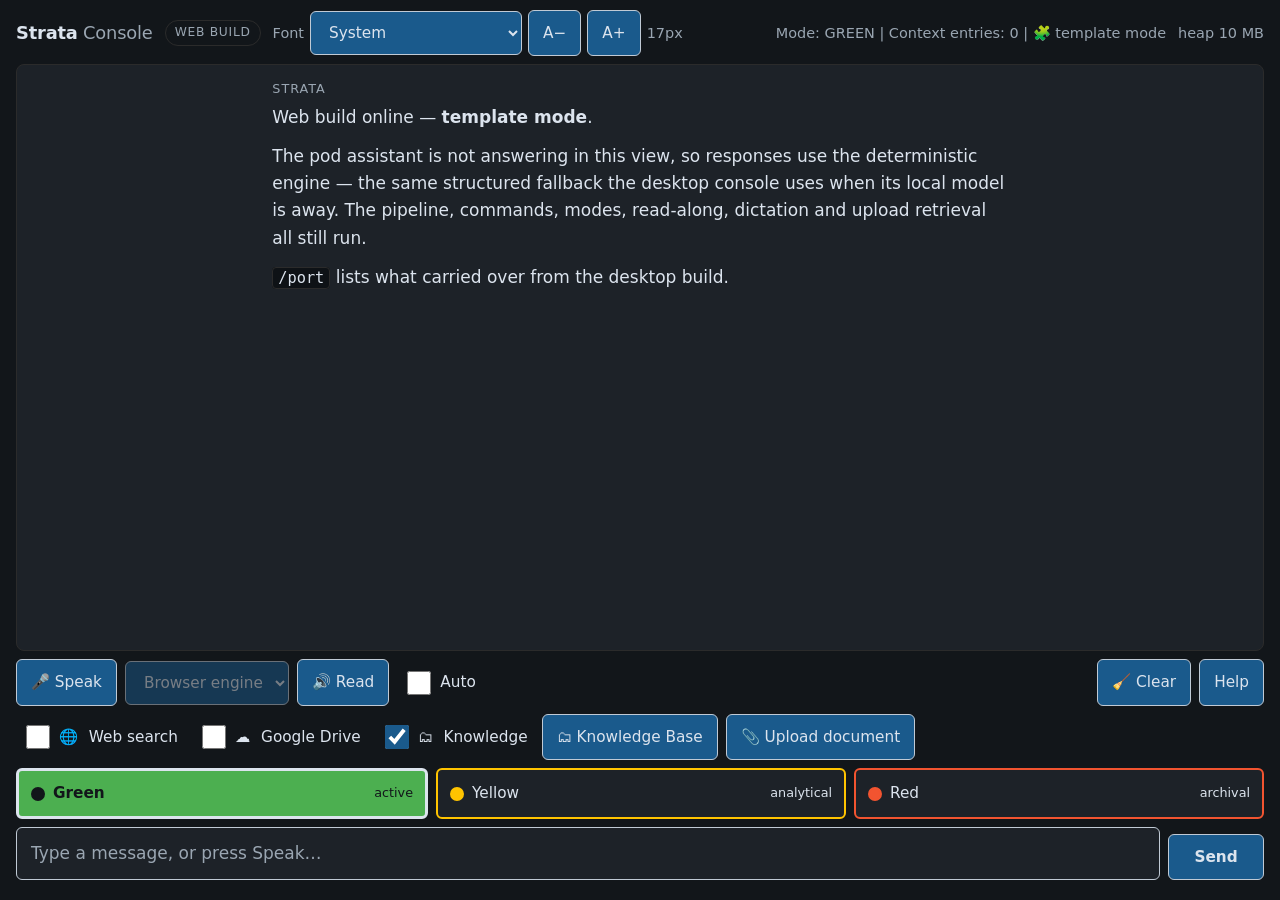
==== strata_console_browser.html @ 2e06070d "docs: add Prompt Library blueprint and strata_console_browser.html snapshot For the Strata Console b" ====
<!doctype html><html><head><meta charset=utf8><meta name=viewport content="width=device-width,initial-scale=1"><style>:root{color-scheme:light}body{margin:0;padding:0;font:14px -apple-system,BlinkMacSystemFont,sans-serif;background:#faf9f5;color:#141413}img{max-width:100%}[hidden]:not([hidden=until-found i]){display:none!important}</style></head><body>
<title>Strata Console</title>
<link rel="stylesheet" href="https://fonts.googleapis.com/css2?family=Atkinson+Hyperlegible:ital,wght@0,400;0,700;1,400&display=swap">
<style>
/* Strata Console — browser build.
 *
 * The colours are the SAME measured values the desktop shell committed to
 * in strata_tools/theme.py and strata_tools/modes.py (WCAG AA, measured,
 * not chosen by eye). This build keeps the console's one dark visual
 * world deliberately, and paints every colour explicitly so the page
 * holds on any host ground. */

:root {
  --ground:   #12161A;
  --frame:    #2B2B2B;
  --surface:  #1D2228;
  --ink:      #DCE4EE;
  --ink-mute: #9AA6B2;
  --outline:  #C0CAD5;
  --fill:     #1A5A8C;
  --fill-hi:  #144870;
  --focus:    #FFFFFF;

  /* Zone hues, third pass (2026-09-11). The lesson of the first two:
     a DARKENED hue is not that hue — dark yellow reads brown, dark red
     reads purple, on real screens and doubly under a colour overlay.
     So no darkened hue fills remain anywhere. At rest a zone button is
     neutral (--surface) and carries its hue at FULL saturation in a
     solid dot and a 2px border; active, the hue takes the whole button
     with dark text. Red is a warm vermilion — enough orange in it that
     no display drifts it toward purple. Every pair re-measured: text
     ≥ 4.5:1, dot/border marks ≥ 3:1. */
  --zone-ink:   #12161A;  /* text on an active zone fill */
  --green-hi:   #4CAF50;  --green-hov:  #43A047;   /* 6.54:1 / 5.50:1 dark text */
  --yellow-hi:  #FFC400;  --yellow-hov: #EDB600;   /* 11.38:1 / 9.77:1 dark text */
  --red-hi:     #F25430;  --red-hov:    #E64A2E;   /* 5.27:1 / 4.66:1 dark text */

  --text: 17px;
  --font: system-ui, "Segoe UI", sans-serif;
}

html[data-font="atkinson"]     { --font: "Atkinson Hyperlegible", system-ui, sans-serif; }
html[data-font="opendyslexic"] { --font: "OpenDyslexic", "OpenDyslexic3", system-ui, sans-serif; }
html[data-font="verdana"]      { --font: Verdana, Geneva, sans-serif; }
html[data-font="serif"]        { --font: Georgia, "Times New Roman", serif; }

* { box-sizing: border-box; }

html { height: 100%; background: #12161A; }

body {
  height: 100vh;
  margin: 0;
  background: var(--ground);
  color: var(--ink);
  font-family: var(--font);
  font-size: var(--text);
  line-height: 1.6;
  display: grid;
  /* Rows that cannot silently vanish: the transcript takes what is left
     and scrolls. (Seventh row: the Knowledge Base drawer — collapsed to
     nothing while hidden.) */
  grid-template-rows: auto 1fr auto auto auto auto auto;
  gap: 8px;
  padding-block: 10px 12px;
  padding-inline: 16px;
}

:focus-visible {
  outline: 3px solid var(--focus);
  outline-offset: 2px;
  border-radius: 6px;
}

.skip {
  position: absolute;
  left: -9999px;
  background: var(--fill);
  color: var(--ink);
  padding: 10px 16px;
  border-radius: 6px;
  z-index: 10;
}
.skip:focus { left: 16px; top: 12px; }

.sr {
  position: absolute; width: 1px; height: 1px;
  overflow: hidden; clip: rect(0 0 0 0); white-space: nowrap;
}

/* --- top bar ---------------------------------------------------------- */
.bar { display: flex; align-items: center; gap: 12px; flex-wrap: wrap; }

.brand { font-weight: 700; letter-spacing: -0.01em; font-size: 1.05em; }
.brand span { color: var(--ink-mute); font-weight: 400; margin-left: .3em; }

.tag {
  font-size: .72em;
  color: var(--ink-mute);
  border: 1px solid var(--frame);
  border-radius: 999px;
  padding: 2px 9px;
  letter-spacing: .06em;
  text-transform: uppercase;
  white-space: nowrap;
}

.grp { display: flex; align-items: center; gap: 6px; }
.lbl { color: var(--ink-mute); font-size: .85em; }
.size { color: var(--ink-mute); font-size: .85em; min-width: 5ch; font-variant-numeric: tabular-nums; }

.status {
  margin: 0 0 0 auto;
  color: var(--ink-mute);
  font-size: .85em;
  text-align: right;
}

/* --- controls --------------------------------------------------------- */
.ctl {
  font: inherit;
  font-size: .9em;
  color: var(--ink);
  background: var(--fill);
  border: 1px solid var(--outline);
  border-radius: 6px;
  padding: 10px 14px;
  min-height: 44px;
  cursor: pointer;
}
.ctl:hover { background: var(--fill-hi); }
.ctl:disabled { opacity: .5; cursor: not-allowed; }

select.ctl { padding-right: 8px; }

.check {
  display: inline-flex;
  align-items: center;
  gap: 6px;
  font-size: .9em;
  min-height: 44px;
  padding: 0 6px;
}
.check input { width: 24px; height: 24px; accent-color: var(--fill); }

/* A desktop-only control stays visible and says why, rather than
   vanishing — the delta between the builds is documented in the UI. */
.check.desktop { color: var(--ink-mute); cursor: help; }
.check.desktop input { accent-color: var(--frame); }
.check .mini {
  font-size: .72em;
  border: 1px solid var(--frame);
  border-radius: 999px;
  padding: 0 7px;
  letter-spacing: .05em;
  text-transform: uppercase;
}

.mic[aria-pressed="true"] { background: #8B1A1A; border-color: var(--focus); }

.tools, .sources { display: flex; align-items: center; gap: 8px; flex-wrap: wrap; }
.spacer { flex: 1 1 auto; }

.attached {
  flex: 1 1 12ch;
  min-width: 0;
  color: var(--ink);
  font-size: .9em;
  overflow: hidden;
  text-overflow: ellipsis;
  white-space: nowrap;
}

/* --- modes ------------------------------------------------------------ */
.modes { display: flex; gap: 8px; flex-wrap: wrap; }

.mode {
  flex: 1 1 0;
  font: inherit;
  font-size: .9em;
  color: var(--ink);
  background: var(--surface);
  border: 2px solid var(--outline);
  border-radius: 6px;
  padding: 10px 12px;
  min-height: 48px;
  cursor: pointer;
  display: flex;
  align-items: center;
  gap: 8px;
}
.mode small { color: inherit; font-weight: 400; margin-left: auto; }

.mode .dot {
  width: 14px; height: 14px; border-radius: 50%;
  border: 2px solid currentColor; background: currentColor; flex: none;
}
/* At rest: neutral fill, and the hue at FULL saturation in the dot and
   the border — never a darkened fill, which is where brown and purple
   came from. */
.mode[data-zone="GREEN"]  { border-color: var(--green-hi); }
.mode[data-zone="YELLOW"] { border-color: var(--yellow-hi); }
.mode[data-zone="RED"]    { border-color: var(--red-hi); }
.mode[data-zone="GREEN"] .dot  { color: var(--green-hi); }
.mode[data-zone="YELLOW"] .dot { color: var(--yellow-hi); }
.mode[data-zone="RED"] .dot    { color: var(--red-hi); }

.mode:hover { background: #242B33; }

/* Active: the hue takes the whole button and the text flips dark. The
   state is still carried without colour — dark dot, bold label, 3px
   ink border (WCAG 1.4.1). */
.mode[aria-checked="true"] {
  color: var(--zone-ink);
  border-color: var(--ink);
  border-width: 3px;
  font-weight: 600;
}
.mode[aria-checked="true"] .dot { color: var(--zone-ink); }

.mode[data-zone="GREEN"][aria-checked="true"]  { background: var(--green-hi); }
.mode[data-zone="YELLOW"][aria-checked="true"] { background: var(--yellow-hi); }
.mode[data-zone="RED"][aria-checked="true"]    { background: var(--red-hi); }
.mode[data-zone="GREEN"][aria-checked="true"]:hover  { background: var(--green-hov); }
.mode[data-zone="YELLOW"][aria-checked="true"]:hover { background: var(--yellow-hov); }
.mode[data-zone="RED"][aria-checked="true"]:hover    { background: var(--red-hov); }

/* --- transcript ------------------------------------------------------- */
.log {
  background: var(--surface);
  border: 1px solid var(--frame);
  border-radius: 8px;
  padding: 14px 18px;
  overflow-y: auto;
  min-height: 0;
}

.log .turn { max-width: 68ch; margin: 0 auto 18px; }
.log .turn:last-child { margin-bottom: 0; }

.who {
  font-size: .75em;
  letter-spacing: .08em;
  text-transform: uppercase;
  color: var(--ink-mute);
  margin-bottom: 4px;
}
.turn.me .who { color: #8FBEDA; }

.body p { margin: 0 0 .7em; }
.body p:last-child { margin-bottom: 0; }
.body ul, .body ol { margin: 0 0 .7em; padding-left: 1.4em; }
.body h1, .body h2, .body h3 { font-size: 1.08em; margin: .8em 0 .3em; line-height: 1.3; }
.body code {
  font-family: ui-monospace, Consolas, monospace;
  font-size: .9em;
  background: #0E1216;
  border: 1px solid var(--frame);
  border-radius: 4px;
  padding: 1px 5px;
}
.body pre {
  background: #0E1216;
  border: 1px solid var(--frame);
  border-radius: 6px;
  padding: 12px 14px;
  overflow-x: auto;
  margin: 0 0 .7em;
}
.body pre code { background: none; border: 0; padding: 0; }
.body strong { font-weight: 700; }
.body blockquote {
  margin: 0 0 .7em; padding-left: 12px;
  border-left: 3px solid var(--frame); color: var(--ink-mute);
}

.note {
  max-width: 68ch; margin: 0 auto 18px;
  color: var(--ink-mute);
  border-left: 3px solid var(--outline);
  padding-left: 12px;
  font-size: .92em;
}
.note.bad { border-left-color: #E09090; color: #E7B6B6; }

.thinking { color: var(--ink-mute); font-style: italic; }

/* The pod assistant streams; the bar marks text still being written. */
.streaming .body > :last-child::after {
  content: "▍";
  color: var(--ink-mute);
  animation: blink 1s steps(1) infinite;
}
@keyframes blink { 50% { opacity: 0; } }

.used { margin: .6em 0 0; font-size: .85em; color: var(--ink-mute); }

/* --- composer --------------------------------------------------------- */
.composer { display: flex; gap: 8px; align-items: flex-end; }

.composer textarea {
  flex: 1 1 auto;
  min-width: 0;
  font: inherit;
  color: var(--ink);
  background: var(--surface);
  border: 1px solid var(--outline);
  border-radius: 6px;
  padding: 12px 14px;
  resize: none;
  min-height: 48px;
  max-height: 30vh;
  overflow-y: auto;
}
.composer textarea::placeholder { color: var(--ink-mute); }

.send { min-width: 96px; font-weight: 600; }

@media (prefers-reduced-motion: no-preference) {
  .ctl, .mode { transition: background-color .12s ease; }
}

/* --- knowledge base ----------------------------------------------------
   The Study Workstation's stores, resident in the console: Library,
   Cards, Notes, Journal, Glossary. A drawer, not a page — it opens
   between the sources row and the modes row and takes bounded height,
   so the transcript never loses its room. */
.kb {
  background: var(--surface);
  border: 1px solid var(--frame);
  border-radius: 8px;
  padding: 10px 14px;
  max-height: 36vh;
  overflow-y: auto;
}
.kb-tabs { display: flex; gap: 6px; flex-wrap: wrap; margin-bottom: 8px; }
.kb-tab {
  font: inherit; font-size: .85em; color: var(--ink);
  background: var(--surface); border: 1px solid var(--outline);
  border-radius: 999px; padding: 6px 12px; min-height: 36px; cursor: pointer;
}
.kb-tab:hover { background: #242B33; }
.kb-tab[aria-selected="true"] { background: var(--fill); font-weight: 600; }
.kb-item {
  border: 1px solid var(--frame); border-radius: 6px;
  padding: 8px 10px; margin: 6px 0; font-size: .9em;
}
.kb-item h4 { margin: 0 0 2px; font-size: 1em; }
.kb-meta { color: var(--ink-mute); font-size: .82em; display: flex; gap: 8px; flex-wrap: wrap; align-items: center; }
.kb-body { color: var(--ink-mute); white-space: pre-wrap; margin-top: 4px; max-height: 7em; overflow: hidden; }
.kb-form label { display: block; font-size: .82em; color: var(--ink-mute); margin: 8px 0 2px; }
.kb-form input[type=text], .kb-form textarea, .kb-form select {
  width: 100%; font: inherit; font-size: .9em; color: var(--ink);
  background: var(--ground); border: 1px solid var(--outline);
  border-radius: 6px; padding: 8px 10px;
}
.kb-form textarea { min-height: 72px; resize: vertical; }
.kb-row { display: flex; gap: 8px; flex-wrap: wrap; align-items: center; margin-top: 8px; }
.kb-empty { color: var(--ink-mute); font-size: .9em; padding: 8px; text-align: center; border: 1px dashed var(--frame); border-radius: 6px; }
.kb-zone { font-size: .78em; font-weight: 600; border-radius: 999px; padding: 1px 8px; border: 1px solid var(--frame); }
.kb-zone.GREEN  { color: var(--green-hi);  border-color: var(--green-hi); }
.kb-zone.YELLOW { color: var(--yellow-hi); border-color: var(--yellow-hi); }
.kb-zone.RED    { color: var(--red-hi);    border-color: var(--red-hi); }
.kb-coord { font-family: ui-monospace, Consolas, monospace; font-size: .85em; color: var(--ink-mute); }

/* --- read-along ------------------------------------------------------- */
.s { border-radius: 3px; transition: background-color .12s ease; }
.s.reading { background: #2E4258; box-shadow: 0 0 0 2px #2E4258; }
.w.now {
  background: #3A5570;
  border-radius: 2px;
  text-decoration: underline;
  text-underline-offset: 3px;
  text-decoration-thickness: 2px;
}
.reading-on .s { cursor: pointer; }
.reading-on .s:hover { background: #26313D; }

@media (prefers-reduced-motion: reduce) {
  .s { transition: none; }
  .streaming .body > :last-child::after { animation: none; }
}
</style>

<a class="skip" href="#msg">Skip to the message box</a>

<header class="bar" role="banner">
  <div class="brand">Strata<span>Console</span></div>
  <span class="tag">web build</span>

  <div class="grp" role="group" aria-label="Reading">
    <label class="lbl" for="font">Font</label>
    <select id="font" class="ctl">
      <option value="system">System</option>
      <option value="atkinson">Atkinson Hyperlegible</option>
      <option value="opendyslexic">OpenDyslexic</option>
      <option value="verdana">Verdana</option>
      <option value="serif">Serif</option>
    </select>
    <button id="smaller" class="ctl" type="button" aria-label="Smaller text">A&minus;</button>
    <button id="bigger" class="ctl" type="button" aria-label="Larger text">A+</button>
    <output id="size" class="size" aria-live="polite">17px</output>
  </div>

  <p id="status" class="status" role="status" aria-live="polite">Starting…</p>
  <output id="ram" class="size"
          title="JS heap this page is using — the browser build's honest stand-in for the desktop RAM readout"></output>
</header>

<main id="log" class="log" tabindex="0" role="log" aria-live="polite"
      aria-label="Conversation transcript"></main>

<div class="tools" role="group" aria-label="Voice and session">
  <button id="mic" class="ctl mic" type="button" aria-pressed="false">
    <span aria-hidden="true">🎤</span> Speak
  </button>
  <select id="tier" class="ctl" aria-label="Dictation accuracy" disabled
          title="Whisper tiers are a desktop feature — the browser supplies a single speech engine.">
    <option>Browser engine</option>
  </select>

  <button id="read" class="ctl" type="button" aria-pressed="false">
    <span aria-hidden="true">🔊</span> Read
  </button>
  <label class="check">
    <input type="checkbox" id="autoread"> Auto
  </label>

  <span class="spacer"></span>

  <button id="clear" class="ctl" type="button">
    <span aria-hidden="true">🧹</span> Clear
  </button>
  <button id="help" class="ctl" type="button">Help</button>
</div>

<!-- What the assistant is allowed to read this turn. The pod assistant
     never reaches any of it directly: the page gathers the text and
     hands it in. -->
<div class="sources" role="group" aria-label="What the assistant may read">
  <label class="check" for="src-web" id="lbl-web"
         title="Search the web before answering — through your claude.ai Exa connector, with your permission. Saying 'search the web for …' works without the box.">
    <input type="checkbox" id="src-web">
    <span aria-hidden="true">🌐</span>&nbsp;Web search
  </label>
  <label class="check" for="src-drive" id="lbl-drive"
         title="Search your own Google Drive (Google Sheets included) before answering — through your claude.ai Google Drive connector, with your permission.">
    <input type="checkbox" id="src-drive">
    <span aria-hidden="true">☁</span>&nbsp;Google Drive
  </label>
  <label class="check" for="src-kb" id="lbl-kb"
         title="Ground answers in your Knowledge Base — the library, cards, notes, journal and glossary stored in this browser. No cloud call: the page searches locally and hands ranked passages in.">
    <input type="checkbox" id="src-kb">
    <span aria-hidden="true">🗂</span>&nbsp;Knowledge
  </label>
  <button id="kb-open" class="ctl" type="button" aria-expanded="false"
          aria-controls="kb-panel">
    <span aria-hidden="true">🗂</span> Knowledge Base
  </button>

  <button id="upload" class="ctl" type="button">
    <span aria-hidden="true">📎</span> Upload document
  </button>
  <input type="file" id="file" class="sr" tabindex="-1"
         accept=".txt,.md,.markdown,.csv,.html,.htm,.json,.log">
  <button id="detach" class="ctl detach" type="button" hidden>Remove</button>

  <output id="attached" class="attached" aria-live="polite"></output>
  <input type="file" id="kb-file" class="sr" tabindex="-1"
         accept=".txt,.md,.markdown,.csv,.html,.htm,.json,.log">
</div>

<!-- Knowledge Base — the Study Workstation's five stores, resident in
     the console. The pod assistant never reaches them directly: the page
     searches, ranks and hands passages in, the same contract as every
     other source — and the assistant's writes go through page-defined
     tools, applied locally, logged, and reported in the transcript. -->
<section id="kb-panel" class="kb" aria-label="Knowledge base" hidden>
  <div class="kb-tabs" role="tablist" aria-label="Knowledge base sections"></div>
  <div id="kb-body"></div>
</section>

<div class="modes" role="radiogroup" aria-label="Operating mode">
  <button class="mode" data-zone="GREEN"  role="radio" aria-checked="true" type="button">
    <span class="dot" aria-hidden="true"></span>Green<small>active</small>
  </button>
  <button class="mode" data-zone="YELLOW" role="radio" aria-checked="false" type="button">
    <span class="dot" aria-hidden="true"></span>Yellow<small>analytical</small>
  </button>
  <button class="mode" data-zone="RED"    role="radio" aria-checked="false" type="button">
    <span class="dot" aria-hidden="true"></span>Red<small>archival</small>
  </button>
</div>

<form id="composer" class="composer" autocomplete="off">
  <label class="sr" for="msg">Message</label>
  <textarea id="msg" rows="1" placeholder="Type a message, or press Speak…"></textarea>
  <button id="send" class="ctl send" type="submit">Send</button>
</form>

<script>
'use strict';

/* ═══════════════════════════════════════════════════════════════════════
 * Strata Console — browser build.
 *
 * A port of the pywebview desktop shell. The shell was already HTML/CSS/
 * JS; what follows below the UI code are JavaScript ports of the Python
 * kernels the bridge used to answer for: commands.py, dictation.py,
 * speech.py, retrieval.py, context_sources.py, and the five pipeline
 * stages of strata_core.py.
 *
 * One seat changed occupants. Where the desktop engine holds an Ollama
 * client (llama3.2:3b, loopback only), this build holds a POD ASSISTANT:
 * the page asks Claude at runtime, with the viewer's permission, using
 * the same prompt structure, the same mode conditioning, and the same
 * honest fallback — when the pod assistant is unavailable, the
 * deterministic template engine answers and the UI says so.
 * ═══════════════════════════════════════════════════════════════════ */

const $ = (id) => document.getElementById(id);
const log = $('log');

/* ---------- operator token lexicon (strata_core.GLYPH_CODEX) ---------- */

const GLYPHS = [
  { glyph: '🔺', name: 'TRANSFORM',   fn: 'Transform input' },
  { glyph: '🧊', name: 'STABILIZE',   fn: 'Logic / structure' },
  { glyph: '🔸', name: 'PROCESS',     fn: 'Process' },
  { glyph: '⭕', name: 'SENTIMENT',   fn: 'Tone / sentiment' },
  { glyph: '💠', name: 'REFLECT',     fn: 'Self-reference' },
  { glyph: '🌀', name: 'EXPAND',      fn: 'Iterate / grow' },
  { glyph: '🔮', name: 'MAP',         fn: 'Concept mapping' },
  { glyph: '🥥', name: 'AUTHOR',      fn: 'Author intent' },
  { glyph: '🤝', name: 'COLLABORATE', fn: 'Collaboration' },
];

/* ---------- persistence (SQLite → localStorage, same semantics) -------
 * memory_threads + the clear floor: archive, never delete. Storage can
 * be absent or full (private windows, blocked site data), so every
 * touch is guarded and the store falls back to memory for the session. */

const store = (() => {
  let mem = { rows: [], floor: 0, state: {} };
  const load = (k, d) => {
    try { const v = localStorage.getItem('strata_' + k); return v === null ? d : JSON.parse(v); }
    catch (e) { return d; }
  };
  mem.rows = load('rows', []);
  mem.floor = load('floor', 0);
  mem.state = load('state', {});
  mem.turns = load('turns', []);
  mem.tfloor = load('tfloor', 0);
  const save = (k) => {
    try { localStorage.setItem('strata_' + k, JSON.stringify(mem[k])); } catch (e) { /* memory-only */ }
  };
  return {
    addThread(input, zone) {
      mem.rows.push({ t: new Date().toISOString(), input: String(input).slice(0, 100), zone });
      save('rows');
    },
    recentThreads(n = 3) { return mem.rows.slice(mem.floor).slice(-n); },
    threadCount() { return mem.rows.length - mem.floor; },
    archivedCount() { return mem.rows.length; },
    /* Conversation recall for the pod assistant. The desktop engine
       could hand its 3B model only 40-character snippets of the last
       three inputs — its 2048-token window left no room for more. The
       pod assistant has the room, so the recent turns themselves are
       kept and sent back, still governed by the same clear floor. */
    addChatTurn(role, content) {
      const body = String(content || '').slice(0, 4000);
      if (!body) return;
      mem.turns.push({ role: role, content: body });
      if (mem.turns.length > 48) {
        const drop = mem.turns.length - 48;
        mem.turns.splice(0, drop);
        mem.tfloor = Math.max(0, mem.tfloor - drop);
        save('tfloor');
      }
      save('turns');
    },
    recallTurns(maxTurns = 12, maxChars = 16000) {
      const live = mem.turns.slice(mem.tfloor);
      const out = [];
      let total = 0;
      for (let i = live.length - 1; i >= 0 && out.length < maxTurns; i -= 1) {
        const t = live[i];
        if (!t || (t.role !== 'user' && t.role !== 'assistant') || !t.content) continue;
        total += t.content.length;
        if (total > maxChars) break;
        out.unshift({ role: t.role, content: t.content });
      }
      return out;
    },
    raiseFloor() {
      const cleared = this.threadCount();
      mem.floor = mem.rows.length;
      mem.tfloor = mem.turns.length;
      save('floor');
      save('tfloor');
      return cleared;
    },
    getState(k, d) { return (k in mem.state) ? mem.state[k] : d; },
    setState(k, v) { mem.state[k] = v; save('state'); },
  };
})();

/* ---------- pipeline stages (strata_core.py, ported) ------------------ */

function classifyInput(userInput) {            /* InputNode */
  const text = userInput.trim();
  const glyphs = GLYPHS.filter(g => text.includes(g.glyph)).map(g => g.glyph);
  let residual = text;
  for (const g of glyphs) residual = residual.split(g).join('');
  residual = residual.trim();

  const isCommand = text.startsWith('/');
  const glyphHeavy = glyphs.length >= 1 && residual.length <= Math.max(2, glyphs.length * 2);
  const lowered = text.toLowerCase();

  let intent;
  if (isCommand) intent = 'command';
  else if (glyphHeavy) intent = 'symbolic';
  else if (text.includes('?') ||
           /^(what|how|why|who|when|where|can |is |are |do |does )/.test(lowered)) intent = 'query';
  else intent = 'reflection';

  return {
    text: userInput, intent, isCommand, glyphs,
    glyphMeanings: glyphs.map(ch => GLYPHS.find(g => g.glyph === ch)).filter(Boolean),
    glyphHeavy, residual,
  };
}

function route(d) {                            /* RouterNode */
  if (d.intent === 'command') return 'command';
  if (d.intent === 'symbolic' || d.glyphs.length) return 'symbolic';
  if (d.intent === 'query') return 'synthesis';
  return 'reflective';
}

function retrieveContext() {                   /* MemoryNode */
  const recent = store.recentThreads(3);
  if (!recent.length) return 'No prior context — this is the opening of the session.';
  return 'Recent context → ' + recent.map(t => `[${t.zone || '?'}] ${(t.input || '').slice(0, 40)}`).join(' | ');
}

const TONES = {                                /* PersonaNode */
  GREEN:  { label: 'active',     voice: 'energized and forward-driving' },
  YELLOW: { label: 'analytical', voice: 'measured, pattern-focused, diagnostic' },
  RED:    { label: 'grounded',   voice: 'slow, careful and calm' },
};

const ROUTE_DESC = {                           /* OutputSynthNode */
  symbolic:   'Processed via the operator-token path (tokens detected).',
  synthesis:  'Processed via the analytical path (query parsed for intent).',
  reflective: 'Processed via the default reflective path.',
  command:    'Routed to the command handler.',
};
const CLOSING_BY_ZONE = { GREEN: '[mode: active]', YELLOW: '[mode: analytical]', RED: '[mode: archival]' };

function synthesizeTemplate(d, routePath, context, tone, currentZone) {
  const voice = tone.voice || 'clear';
  const label = tone.label || 'active';
  const snippet = d.text.trim().slice(0, 80);

  const summary = d.glyphs.length
    ? `Received ${d.glyphs.length} operator token(s) ${d.glyphs.join(' ')} + '${snippet}' | Intent: ${d.intent} | Mode: ${currentZone}`
    : `Input: '${snippet}' | Intent: ${d.intent} | Route: ${routePath} | Mode: ${currentZone}`;

  let description = ROUTE_DESC[routePath] || ROUTE_DESC.reflective;
  if (d.glyphMeanings.length) {
    description += ' Active tokens: ' + d.glyphMeanings.map(m => `${m.glyph}=${m.fn}`).join(', ') + '.';
  }

  const comments = `[${label} tone — ${voice}] ` + (context || 'No prior context.');
  const closing = CLOSING_BY_ZONE[currentZone] || '[mode: active]';
  return { summary, description, comments, closing };
}

/* ---------- slash commands (strata_tools/commands.py, ported) --------- */

const COMMANDS = {
  status:  'Show the current mode, assistant and memory depth.',
  lexicon: 'List the operator tokens and what each one does.',
  mode:    'Switch mode: /mode green | yellow | red.',
  kb:      'Knowledge base: /kb — counts and recent activity; /kb open | close.',
  clear:   'Clear the window and what the assistant recalls.',
  port:    'What carried over from the desktop console, and what could not.',
  help:    'Show this list.',
};
const ALIASES = { zone: 'mode', new: 'clear' };

function parseCommand(text) {
  const raw = (text || '').trim();
  if (!raw.startsWith('/')) return null;
  const body = raw.slice(1).trim();
  if (!body) return { name: '', argument: '', known: false };
  const sp = body.indexOf(' ');
  let name = (sp < 0 ? body : body.slice(0, sp)).toLowerCase();
  const argument = sp < 0 ? '' : body.slice(sp + 1).trim();
  name = ALIASES[name] || name;
  return { name, argument, known: name in COMMANDS };
}

function helpText() {
  const lines = ['### Commands', ''];
  for (const [name, description] of Object.entries(COMMANDS)) {
    lines.push(`- \`/${name}\` — ${description}`);
  }
  lines.push('', 'Also accepted: ' + Object.keys(ALIASES).map(a => `\`/${a}\``).join(', ') + '.');
  return lines.join('\n');
}

function lexiconText() {
  const lines = ['### Operator Token Lexicon', ''];
  for (const g of GLYPHS) lines.push(`- ${g.glyph}  **${g.name}** — ${g.fn}`);
  return lines.join('\n');
}

const PORT_NOTES = [
  '### Port notes — what this browser build is',
  '',
  'The desktop shell was already HTML/CSS/JS in a native window, so the interface carried over nearly line for line. The Python kernels were ported to JavaScript; the engine\'s one non-portable seat changed occupants.',
  '',
  '**Carried over intact** — the five pipeline stages (classify → route → retrieve → condition → synthesize), slash commands and their grammar, operator tokens, the three operating modes with persistence, read-along with sentence highlight and word underline, spoken punctuation while dictating, the speakable normalizer (numbers, money, years, code held atomic), upload retrieval with chunk ranking, and the clear floor — clearing archives, it never deletes.',
  '',
  '**Adapted** — the assistant: a **pod assistant** (Claude, asked by this page with your permission) sits where `llama3.2:3b` sat; the deterministic template engine remains the fallback, exactly as on the desktop. Dictation: the browser\'s speech engine replaces Whisper. Telemetry: the JS heap readout stands in for free system RAM. Mode → temperature became mode → model tier plus voice conditioning, since a page cannot set sampling temperature. Zone colours: a darkened hue is not that hue — dark yellow reads brown and dark red reads purple — so no darkened fills remain: at rest each mode is neutral with its hue at full saturation in the dot and border, and the active mode takes the full hue with dark text, every pair re-measured to WCAG AA.',
  '',
  '**Upgraded** — conversation recall. The desktop engine\'s 2048-token window allowed only 40-character snippets of the last three inputs; the pod assistant has the room, so the recent turns themselves (yours and its, bounded) are stored, survive a reload, and ride along with each message. The clear floor still governs: **Clear** archives them out of recall without deleting anything. And the desktop\'s ☁ source returns as **☁ Google Drive**: tick it and the console live-searches your own Drive through your claude.ai connector, reads the most relevant files — Google Sheets come back as tables — and cites what it read, asking your permission in the page first. And 🌐 web search returns as well, through your Exa connector — the box works, and so does simply typing "search the web for …".',
  '',
  '**Integrated** — the Sentinel Forge Study Workstation\'s knowledge stores now live in the console under **🗂 Knowledge Base**: a **Library** (paste or upload passages), **note cards** with cell addresses (A1–Z999), zones and cognitive load, **Notes**, a **Journal**, and a **Glossary**. They sit in this browser under their own storage key, fully separate from the conversation stores — neither can touch the other. Tick **🗂 Knowledge** and the console searches all five stores with the same retrieval kernel that reads attachments, and hands the ranked passages to the pod assistant as contextual memory — a local search, never a cloud call. The assistant can also write: ask it to capture a card, save a note, journal the session, or define a term, and it does so through tools this page defines — every write is applied locally, logged, and reported in the transcript. `/kb` shows the counts; `/kb open` opens the drawer.',
  '',
  '**Did not port** — Whisper tiers and the RAM budget (no model is resident here), `.docx`/`.pdf`/`.xlsx` upload extraction (text formats only in the browser — though Drive files of those types read fine through the connector), and the **local-first guarantee itself**: the pod assistant, the web search and the Drive bridge are all cloud calls made with your permission. The desktop console remains the local-first build; this page is the same application layer demonstrating that the pipeline, not the model, is the product.',
].join('\n');

/* ---------- spoken punctuation (strata_tools/dictation.py, ported) ---- */

const TWO_WORD = {
  'question mark': ['?', 'close'], 'exclamation mark': ['!', 'close'],
  'exclamation point': ['!', 'close'], 'full stop': ['.', 'close'],
  'open quote': ['"', 'open'], 'close quote': ['"', 'close'],
  'open paren': ['(', 'open'], 'close paren': [')', 'close'],
  'open parenthesis': ['(', 'open'], 'close parenthesis': [')', 'close'],
  'dollar sign': ['$', 'open'], 'percent sign': ['%', 'close'],
  'new line': ['\n', 'break'], 'new paragraph': ['\n\n', 'break'],
  'tab key': ['\t', 'break'],
};
const ONE_WORD = {
  period: ['.', 'close'], comma: [',', 'close'], colon: [':', 'close'],
  semicolon: [';', 'close'], ellipsis: ['…', 'close'],
};
const MARKS = '.,!?;:';
const PRECEDENCE = '!?.;:,';

function strongest(marks) {
  for (const m of PRECEDENCE) if (marks.includes(m)) return m;
  return marks ? marks[0] : '';
}

function applyDictationCommands(text) {
  try {
    if (!text) return text || '';
    const words = text.split(/\s+/).filter(Boolean);
    const out = [];
    let needSpace = false, capNext = false, capsMode = null;
    const spaceBefore = () => { if (needSpace && out.length) out.push(' '); needSpace = false; };

    let i = 0;
    while (i < words.length) {
      const lower = words[i].toLowerCase();
      const two = words.slice(i, i + 2).map(w => w.toLowerCase()).join(' ');
      const three = words.slice(i, i + 3).map(w => w.toLowerCase()).join(' ');

      if (three === 'all caps on')  { capsMode = 'upper'; i += 3; continue; }
      if (three === 'all caps off') { capsMode = null;    i += 3; continue; }
      if (two === 'caps on')  { capsMode = 'title'; i += 2; continue; }
      if (two === 'caps off') { capsMode = null;    i += 2; continue; }
      if (lower === 'cap')    { capNext = true;     i += 1; continue; }

      let spec = (i + 1 < words.length) ? TWO_WORD[two] : undefined;
      let step = 2;
      if (!spec) { spec = ONE_WORD[lower]; step = 1; }
      if (spec) {
        const [symbol, kind] = spec;
        if (kind === 'open') { spaceBefore(); out.push(symbol); needSpace = false; }
        else if (kind === 'break') { out.push(symbol); needSpace = false; }
        else { out.push(symbol); needSpace = true; }
        i += step;
        continue;
      }

      let word = words[i];
      if (capNext) { word = word.charAt(0).toUpperCase() + word.slice(1); capNext = false; }
      else if (capsMode === 'title') word = word.charAt(0).toUpperCase() + word.slice(1);
      else if (capsMode === 'upper') word = word.toUpperCase();
      spaceBefore(); out.push(word); needSpace = true;
      i += 1;
    }
    return out.join('');
  } catch (e) { return text; }
}

function dedupPunctuation(text) {
  try {
    if (!text) return text || '';
    let r = text;
    r = r.replace(/[.,!?;:]+(?:[ \t]*[.,!?;:]+)*/g,
      (m) => strongest([...m].filter(c => MARKS.includes(c)).join('')));
    r = r.replace(/[ \t]+([.,!?;:])/g, '$1');
    r = r.replace(/(?<!\d)([.,!?;:])[ \t]*(?=[^\s\d.,!?;:])/g, '$1 ');
    return r;
  } catch (e) { return text; }
}

function polish(text) {
  try { return dedupPunctuation(applyDictationCommands(text)); }
  catch (e) { return text; }
}

/* ---------- speakable (strata_tools/speech.py, ported) ---------------- */

const ONES = ['zero','one','two','three','four','five','six','seven','eight','nine','ten',
  'eleven','twelve','thirteen','fourteen','fifteen','sixteen','seventeen','eighteen','nineteen'];
const TENS = ['','','twenty','thirty','forty','fifty','sixty','seventy','eighty','ninety'];
const ABBREV = [
  ['Mr.','Mister'], ['Mrs.','Missus'], ['Ms.','Miss'], ['Dr.','Doctor'],
  ['Prof.','Professor'], ['Jr.','Junior'], ['Sr.','Senior'], ['St.','Saint'],
  ['vs.','versus'], ['etc.','et cetera'], ['e.g.','for example'],
  ['i.e.','that is'], ['approx.','approximately'],
];
const ORDINAL_IRREGULAR = {
  one: 'first', two: 'second', three: 'third', five: 'fifth',
  eight: 'eighth', nine: 'ninth', twelve: 'twelfth',
};

function intToWords(n) {
  if (n < 0) return 'negative ' + intToWords(-n);
  if (n < 20) return ONES[n];
  if (n < 100) return TENS[Math.floor(n / 10)] + (n % 10 ? '-' + ONES[n % 10] : '');
  const parts = [];
  for (const [value, name] of [[1e9, 'billion'], [1e6, 'million'], [1e3, 'thousand']]) {
    if (n >= value) { parts.push(intToWords(Math.floor(n / value)) + ' ' + name); n %= value; }
  }
  if (n >= 100) { parts.push(ONES[Math.floor(n / 100)] + ' hundred'); n %= 100; }
  if (n) parts.push(intToWords(n));
  return parts.join(' ');
}

function ordinalize(words) {
  const cut = words.lastIndexOf('-');
  let head = cut < 0 ? '' : words.slice(0, cut);
  let last = cut < 0 ? words : words.slice(cut + 1);
  if (last in ORDINAL_IRREGULAR) last = ORDINAL_IRREGULAR[last];
  else if (last.endsWith('y')) last = last.slice(0, -1) + 'ieth';
  else last = last + 'th';
  return head ? head + '-' + last : last;
}

function decimalToWords(token) {
  token = token.split(',').join('');
  if (token.includes('.')) {
    const [whole, frac] = token.split('.');
    const wholeWords = whole ? intToWords(parseInt(whole, 10)) : 'zero';
    const digits = [...frac].filter(d => /\d/.test(d)).map(d => ONES[+d]).join(' ');
    return (wholeWords + ' point ' + digits).trim();
  }
  return intToWords(parseInt(token, 10));
}

function yearToWords(year) {
  if (year >= 2000 && year <= 2009) {
    return year === 2000 ? 'two thousand' : 'two thousand ' + intToWords(year - 2000);
  }
  const hi = Math.floor(year / 100), lo = year % 100;
  if (lo === 0) return intToWords(hi) + ' hundred';
  if (lo < 10) return intToWords(hi) + ' oh ' + ONES[lo];
  return intToWords(hi) + ' ' + intToWords(lo);
}

const FENCE_SPOKEN = '(code block)';

function stripMarkdown(text) {
  try {
    if (!text) return text || '';
    let out = text;
    out = out.replace(/```[^\n]*\n[\s\S]*?(?:```|$)/g, FENCE_SPOKEN + '. ');
    out = out.replace(/^\s*\|[\s:|-]+\|\s*$/gm, '');
    out = out.replace(/^\s*\|.*\|\s*$/gm,
      (m) => m.trim().replace(/^\||\|$/g, '').split('|').map(c => c.trim()).join(' ') + '.');
    out = out.replace(/^\s{0,3}(?:[-*_]\s*){3,}$/gm, '');
    out = out.replace(/!\[([^\]]*)\]\([^)]*\)/g, '$1');
    out = out.replace(/\[([^\]]+)\]\([^)]*\)/g, '$1');
    out = out.replace(/^\s{0,3}#{1,6}\s+/gm, '');
    out = out.replace(/^\s{0,3}>\s?/gm, '');
    out = out.replace(/^(\s*)[-*+]\s+/gm, '$1');
    for (let i = 0; i < 3; i++) {
      out = out.replace(/(\*{1,3}|_{1,3})(\S(?:[\s\S]*?\S)?)\1/g, '$2');
    }
    out = out.replace(/\n{3,}/g, '\n\n');
    return out.trim();
  } catch (e) { return text; }
}

function normalizeCodeSpan(code) {
  return code.split('_').join(' underscore ').split('/').join(' slash ').trim();
}

function normalizeProse(text) {
  let out = text;
  for (const [abbr, full] of ABBREV) out = out.split(abbr).join(full);
  out = out.replace(/\$(\d[\d,]*)(\.\d{1,2})?/g, (m, whole, cents) => {
    const w = parseInt(whole.split(',').join(''), 10);
    let s = intToWords(w) + (w === 1 ? ' dollar' : ' dollars');
    if (cents) {
      const c = Math.round(parseFloat('0' + cents) * 100);
      if (c) s += ' and ' + intToWords(c) + (c === 1 ? ' cent' : ' cents');
    }
    return s;
  });
  out = out.replace(/(\d[\d,]*(?:\.\d+)?)\s*%/g, (m, num) => decimalToWords(num) + ' percent');
  out = out.replace(/\b(\d+)(?:st|nd|rd|th)\b/g, (m, num) => ordinalize(intToWords(parseInt(num, 10))));
  out = out.replace(/\b(1\d{3}|20\d{2})\b/g, (m, y) => yearToWords(parseInt(y, 10)));
  out = out.replace(/\b\d[\d,]*(?:\.\d+)?\b/g, (m) => decimalToWords(m));
  return out;
}

function normalizeForSpeech(text) {
  try {
    if (!text) return text || '';
    const parts = text.split(/`([^`\n]+)`/);
    return parts.map((seg, i) => i % 2 ? normalizeCodeSpan(seg) : normalizeProse(seg)).join('');
  } catch (e) { return text; }
}

function speakable(text) {
  try { return normalizeForSpeech(stripMarkdown(text)); }
  catch (e) { return text; }
}

/* ---------- retrieval (strata_tools/retrieval.py, ported) ------------- */

function terms(query) {
  return ((query || '').toLowerCase().match(/[a-z0-9]+/g) || []).filter(w => w.length > 2);
}

function scoreText(text, ts) {
  if (!ts.length) return 0;
  const t = (text || '').toLowerCase();
  return ts.reduce((sum, w) => sum + (t.split(w).length - 1), 0);
}

function chunkText(text, chunkChars = 1200, overlap = 150) {
  text = text || '';
  if (!text.trim()) return [];
  if (text.length <= chunkChars) return [text];
  const step = Math.max(1, chunkChars - overlap);
  const chunks = [];
  for (let start = 0; start < text.length; start += step) {
    const piece = text.slice(start, start + chunkChars);
    if (piece.trim()) chunks.push(piece);
    if (start + chunkChars >= text.length) break;
  }
  return chunks;
}

function retrieveFromText(query, text, limit = 4, chunkChars = 1200, overlap = 150, maxContext = 6000) {
  if (!text) return '';
  const chunks = chunkText(text, chunkChars, overlap);
  if (!chunks.length) return '';
  const ts = terms(query);
  const scored = chunks.map((c, i) => [scoreText(c, ts), i, c.slice(0, chunkChars)])
    .filter(x => x[0] > 0)
    .sort((a, b) => b[0] - a[0])
    .slice(0, limit);
  if (!scored.length) return text.slice(0, maxContext);
  const out = [];
  let total = 0;
  for (const [, , snipRaw] of scored) {
    if (total >= maxContext) break;
    let snip = snipRaw;
    if (total + snip.length > maxContext) snip = snip.slice(0, maxContext - total);
    out.push(snip);
    total += snip.length;
  }
  return out.join('\n…\n');
}

/* ---------- context sources (strata_tools/context_sources.py) --------- */

const TRIGGER_PHRASES = [
  'search the web', 'search the internet', 'search online', 'web search',
  'look online', 'look this up', 'look up online', 'check the internet',
  'check online', 'google ', 'on the internet', 'search for', 'do a search',
  'look up', 'find out', 'latest news', 'current news', "what's the latest",
  'browse the web', 'web browse',
];
const MAX_ATTACHMENT_CHARS = 2000000;

function wantsWeb(userInput) {
  const low = (userInput || '').toLowerCase();
  return TRIGGER_PHRASES.some(p => low.includes(p));
}

function attachmentContext(query, att) {
  if (!att) return '';
  const body = retrieveFromText(query, att.text || '');
  if (!body) return '';
  return `From the attached file '${att.name || 'file'}':\n` + body;
}

function attachmentLabel(name, nChars) {
  const kb = Math.max(1, Math.floor(nChars / 1024));
  return `📎 ${name} (${kb} KB) — attached; Remove detaches it`;
}

function busyLabel(hasAttachment, firstPodCall) {
  if (firstPodCall) return 'first message — your browser asks permission for the pod assistant';
  if (hasAttachment) return '🔎 reading the attachment…';
  return 'thinking (pod assistant)…';
}

/* ---------- knowledge base (Study Workstation, integrated) -------------
 * The Sentinel Forge Study Workstation's stores — Library, note Cards,
 * Notes, Journal, Glossary — now resident in the console under their own
 * key (strata_kb_v1), fully separate from the conversation stores, so
 * neither can touch the other. The pod assistant reads them the way it
 * reads every source: the page searches, ranks and hands passages in.
 * It can also WRITE to them, through tools this page defines — every
 * write is applied locally, logged, and reported in the transcript. */

const kb = (() => {
  const KEY = 'strata_kb_v1';
  const blank = () => ({ documents: [], cards: [], notes: [], journal: [], glossary: [], log: [] });
  let data = blank();
  try {
    const raw = localStorage.getItem(KEY);
    if (raw) data = Object.assign(blank(), JSON.parse(raw));
  } catch (e) { data = blank(); }
  const save = () => { try { localStorage.setItem(KEY, JSON.stringify(data)); } catch (e) { /* memory-only */ } };
  const uid = (p) => p + '-' + Math.random().toString(36).slice(2, 8) + '-' + Date.now().toString(36);
  const logIt = (text) => {
    data.log.unshift({ at: Date.now(), text: String(text).slice(0, 160) });
    data.log = data.log.slice(0, 100);
  };
  const okCoord = (c) => /^[A-Z]\d{1,3}$/.test(c) && parseInt(c.slice(1), 10) >= 1;
  return {
    get data() { return data; },
    addDocument(title, body) {
      const d = { id: uid('d'), title: String(title || 'Untitled document').slice(0, 200),
                  body: String(body || ''), at: Date.now() };
      data.documents.unshift(d); logIt('Added document: ' + d.title); save(); return d;
    },
    addCard(o) {
      o = o || {};
      const raw = String(o.coord || '').toUpperCase();
      const load = Math.round(Number(o.load));
      const c = {
        id: uid('c'), title: String(o.title || 'Untitled card').slice(0, 200),
        body: String(o.body || ''),
        coord: okCoord(raw) ? raw : 'D3',
        zone: ['GREEN', 'YELLOW', 'RED'].includes(o.zone) ? o.zone : 'GREEN',
        load: (load >= 1 && load <= 10) ? load : 5,
        byAssistant: !!o.byAssistant, reason: String(o.reason || '').slice(0, 200),
        at: Date.now(),
      };
      data.cards.unshift(c);
      logIt((c.byAssistant ? 'Assistant created' : 'Created') + ' card: ' + c.title);
      save(); return c;
    },
    addNote(title, body, byAssistant) {
      const n = { id: uid('n'), title: String(title || 'Note').slice(0, 200),
                  body: String(body || ''), byAssistant: !!byAssistant, at: Date.now() };
      data.notes.unshift(n);
      logIt((byAssistant ? 'Assistant saved' : 'Saved') + ' note: ' + n.title);
      save(); return n;
    },
    addJournal(body, byAssistant) {
      const j = { id: uid('j'), body: String(body || ''), byAssistant: !!byAssistant, at: Date.now() };
      data.journal.unshift(j);
      logIt((byAssistant ? 'Assistant added' : 'Added') + ' a journal entry');
      save(); return j;
    },
    addTerm(term, definition, byAssistant) {
      const g = { id: uid('g'), term: String(term || 'Term').slice(0, 120),
                  definition: String(definition || ''), byAssistant: !!byAssistant, at: Date.now() };
      data.glossary.unshift(g);
      logIt((byAssistant ? 'Assistant defined' : 'Defined') + ' term: ' + g.term);
      save(); return g;
    },
    remove(kind, id) {
      const list = data[kind];
      if (!Array.isArray(list)) return false;
      const i = list.findIndex((x) => x.id === id);
      if (i < 0) return false;
      const gone = list.splice(i, 1)[0];
      logIt('Deleted ' + kind.replace(/s$/, '') + ': ' +
        (gone.title || gone.term || String(gone.body || '').slice(0, 40)));
      save(); return true;
    },
    counts() {
      return { documents: data.documents.length, cards: data.cards.length,
               notes: data.notes.length, journal: data.journal.length,
               glossary: data.glossary.length };
    },
    total() {
      const c = this.counts();
      return c.documents + c.cards + c.notes + c.journal + c.glossary;
    },
  };
})();

/* Search every KB store with the console's own retrieval kernel:
 * documents are chunk-ranked exactly like attachments; cards, notes,
 * journal entries and glossary terms score whole, since each is already
 * a small unit. Same terms() and scoreText() as everything else — one
 * retrieval engine, five more places it looks. */
function kbSearch(query, limit = 8) {
  const ts = terms(query);
  if (!ts.length) return [];
  const hits = [];
  const push = (kind, id, title, text, extraFields) => {
    const s = scoreText(title + ' ' + text, ts);
    if (s > 0) hits.push(Object.assign({ kind, id, title, text, score: s }, extraFields || {}));
  };
  kb.data.documents.forEach((d) => push('document', d.id, d.title, d.body));
  kb.data.cards.forEach((c) => push('card', c.id, c.title, c.body, { coord: c.coord, zone: c.zone }));
  kb.data.notes.forEach((n) => push('note', n.id, n.title, n.body));
  kb.data.journal.forEach((j) => {
    let day = '';
    try { day = new Date(j.at).toLocaleDateString(); } catch (e) { /* untitled */ }
    push('journal', j.id, 'Journal ' + day, j.body);
  });
  kb.data.glossary.forEach((g) => push('term', g.id, g.term, g.definition));
  hits.sort((a, b) => b.score - a.score);
  return hits.slice(0, limit);
}

function kbContext(query, maxChars = 4000) {
  const hits = kbSearch(query, 8);
  if (!hits.length) return { text: '', names: [] };
  const parts = [];
  const names = [];
  let total = 0;
  for (const h of hits) {
    if (total >= maxChars) break;
    const body = h.kind === 'document'
      ? retrieveFromText(query, h.text, 3, 1200, 150, 1800)
      : h.text.slice(0, 900);
    if (!body) continue;
    const head = h.kind === 'card'
      ? "card '" + h.title + "' at " + h.coord + ' [' + h.zone + ']'
      : h.kind + " '" + h.title + "'";
    let piece = "From the user's knowledge base — " + head + ':\n' + body;
    if (total + piece.length > maxChars) piece = piece.slice(0, maxChars - total);
    parts.push(piece);
    total += piece.length;
    if (names.length < 4) names.push(h.title);
  }
  return { text: parts.join('\n\n'), names: names };
}

/* Tools the pod assistant may call. Each one executes HERE, on the KB
 * stores in this browser — nowhere else — and pushes a plain-language
 * record into `actions` so the turn can report what was done. */
function kbAssistantTools(actions) {
  return [
    { name: 'searchKnowledgeBase',
      description: "Search the user's own knowledge base — library documents, note cards, notes, journal, glossary — by keywords. Returns ranked hits with kind, title, cell/zone where present, and a passage. Use it whenever the question might touch the user's own material.",
      inputSchema: { type: 'object',
        properties: { query: { type: 'string', description: 'keywords to look up' } },
        required: ['query'] },
      execute: (a) => kbSearch(String((a && a.query) || ''), 8).map((h) => ({
        kind: h.kind, title: h.title, coord: h.coord || '', zone: h.zone || '',
        passage: h.kind === 'document'
          ? retrieveFromText(String((a && a.query) || ''), h.text, 2, 1200, 150, 1200)
          : h.text.slice(0, 600),
      })) },
    { name: 'createCard',
      description: "Create a note card in the user's knowledge base. coord is a cell A1–Z999 (defaults to D3); zone is GREEN, YELLOW or RED; load is cognitive load 1–10. Always pass a one-sentence reason for the cell you chose.",
      inputSchema: { type: 'object',
        properties: { title: { type: 'string' }, body: { type: 'string' },
          coord: { type: 'string' }, zone: { type: 'string' },
          load: { type: 'number' }, reason: { type: 'string' } },
        required: ['title'] },
      execute: (a) => {
        const c = kb.addCard(Object.assign({}, a, { byAssistant: true }));
        actions.push('card "' + c.title + '" at ' + c.coord);
        kbRender();
        return { ok: true, id: c.id, coord: c.coord };
      } },
    { name: 'saveNote',
      description: "Save a note in the user's knowledge base.",
      inputSchema: { type: 'object',
        properties: { title: { type: 'string' }, body: { type: 'string' } },
        required: ['body'] },
      execute: (a) => {
        const n = kb.addNote(a && a.title, a && a.body, true);
        actions.push('note "' + n.title + '"');
        kbRender();
        return { ok: true, id: n.id };
      } },
    { name: 'addJournalEntry',
      description: "Add a journal entry to the user's knowledge base — what happened or what was learned this session.",
      inputSchema: { type: 'object',
        properties: { body: { type: 'string' } }, required: ['body'] },
      execute: (a) => {
        const j = kb.addJournal(a && a.body, true);
        actions.push('journal entry');
        kbRender();
        return { ok: true, id: j.id };
      } },
    { name: 'addGlossaryTerm',
      description: "Add a term and its definition to the user's glossary.",
      inputSchema: { type: 'object',
        properties: { term: { type: 'string' }, definition: { type: 'string' } },
        required: ['term', 'definition'] },
      execute: (a) => {
        const g = kb.addTerm(a && a.term, a && a.definition, true);
        actions.push('term "' + g.term + '"');
        kbRender();
        return { ok: true, id: g.id };
      } },
  ];
}

/* ---------- transcript ------------------------------------------------ */

function esc(s) {
  return String(s).replace(/[&<>"']/g, (c) => ({
    '&': '&amp;', '<': '&lt;', '>': '&gt;', '"': '&quot;', "'": '&#39;'
  }[c]));
}

/* A deliberately small markdown renderer (ported from the desktop web
 * shell). Everything is escaped first, so no assistant output can inject
 * markup — the reply is data, never trusted as HTML. */
function markdown(src) {
  const blocks = [];
  let text = esc(src).replace(/```([\s\S]*?)(?:```|$)/g, (_m, code) => {
    blocks.push(code.replace(/^[^\n]*\n/, ''));
    return ' BLOCK' + (blocks.length - 1) + ' ';
  });

  text = text
    .replace(/`([^`\n]+)`/g, '<code>$1</code>')
    .replace(/\*\*\*(\S(?:[\s\S]*?\S)?)\*\*\*/g, '<strong><em>$1</em></strong>')
    .replace(/\*\*(\S(?:[\s\S]*?\S)?)\*\*/g, '<strong>$1</strong>')
    .replace(/(^|[^*])\*(\S(?:[^*]*?\S)?)\*/g, '$1<em>$2</em>');

  const out = [];
  let list = null;
  const closeList = () => { if (list) { out.push('</' + list + '>'); list = null; } };

  for (const raw of text.split('\n')) {
    const line = raw.trimEnd();
    const heading = line.match(/^(#{1,6})\s+(.*)$/);
    const bullet = line.match(/^\s*[-*+]\s+(.*)$/);
    const number = line.match(/^\s*\d+[.)]\s+(.*)$/);
    const quote = line.match(/^\s*>\s?(.*)$/);

    if (bullet || number) {
      const want = bullet ? 'ul' : 'ol';
      if (list !== want) { closeList(); out.push('<' + want + '>'); list = want; }
      out.push('<li>' + (bullet || number)[1] + '</li>');
    } else if (heading) {
      closeList();
      out.push('<h3>' + heading[2] + '</h3>');
    } else if (quote) {
      closeList();
      out.push('<blockquote>' + quote[1] + '</blockquote>');
    } else if (line.trim() === '') {
      closeList();
    } else {
      closeList();
      out.push('<p>' + line + '</p>');
    }
  }
  closeList();

  return out.join('').replace(/ BLOCK(\d+) /g,
    (_m, i) => '<pre><code>' + blocks[Number(i)] + '</code></pre>');
}

function turn(who, body, cls) {
  const el = document.createElement('article');
  el.className = 'turn ' + (cls || '');
  el.innerHTML = '<div class="who">' + esc(who) + '</div>' +
                 '<div class="body">' + body + '</div>';
  log.appendChild(el);
  log.scrollTop = log.scrollHeight;
  return el;
}

function note(text, bad) {
  const el = document.createElement('p');
  el.className = 'note' + (bad ? ' bad' : '');
  el.textContent = text;
  log.appendChild(el);
  log.scrollTop = log.scrollHeight;
}

/* ---------- session state --------------------------------------------- */

let zone = store.getState('current_zone', 'GREEN');
if (!(zone in TONES)) zone = 'GREEN';

let attachment = null;       // {name, text} — in memory for the session
let lastReply = '';
let lastSpeakable = '';
let lastTurn = null;
let recording = false;
let speaking = false;
let busyCtl = null;          // AbortController for the in-flight pod call

const ZONE_MEANING = { GREEN: 'active', YELLOW: 'analytical', RED: 'archival' };

function changeZone(next) {
  const up = String(next || '').trim().toUpperCase();
  if (up in TONES) {
    zone = up;
    store.setState('current_zone', zone);   // persists across restarts
    return 'Mode changed to ' + zone;
  }
  return 'Invalid mode. Use: Green, Yellow, or Red';
}

function setZone(z) {
  document.querySelectorAll('.mode').forEach((b) => {
    b.setAttribute('aria-checked', b.dataset.zone === z ? 'true' : 'false');
  });
}

/* ---------- the pod assistant ------------------------------------------
 * Claude, asked by this page at runtime, in the seat LLMBrain held on
 * the desktop. Same shape: available or not, honest fallback when not.
 * The viewer's browser asks permission on the first call, and the call
 * spends the viewer's own usage — never called except on Send. */

let pod;                     // undefined = checking, null = unavailable, fn = ready
let podTried = false;        // has any call run (consent settled)?
let podLastError = '';

const podReady = (window.claude && typeof window.claude.use === 'function')
  ? window.claude.use('sample').then((fn) => { pod = fn || null; return pod; })
      .catch(() => { pod = null; return null; })
  : Promise.resolve(null).then(() => { pod = null; return null; });

/* Mode → sampling temperature became mode → model tier: bolder-and-fast
 * when active, thinks-first when analytical or archival. */
const ZONE_TIER = { GREEN: 'quick', YELLOW: 'default', RED: 'default' };

/* ---------- the Google Drive bridge ------------------------------------
 * The desktop console's ☁ source returns: the viewer's own claude.ai
 * Google Drive connector, reached through the page's mcp capability.
 * The assistant never touches Drive — the page searches, reads, ranks,
 * and hands passages in, the same contract as every other source. Same
 * posture as the pod: available or not, and honest when not. */

let mcp;                     // undefined = checking, null = unavailable
const mcpReady = (window.claude && typeof window.claude.use === 'function')
  ? window.claude.use('mcp').then((ns) => { mcp = ns || null; return mcp; })
      .catch(() => { mcp = null; return null; })
  : Promise.resolve(null).then(() => { mcp = null; return null; });

const DRIVE_SERVER = 'Google Drive';

function driveQuery(userText) {
  const ts = terms(userText).slice(0, 6);
  if (!ts.length) return null;
  return ts.map((w) => `fullText contains '${w}'`).join(' or ');
}

async function driveContext(userText) {
  const q = driveQuery(userText);
  if (!q) return { text: '', names: [] };
  const res = await mcp.callTool(DRIVE_SERVER, 'search_files',
    { query: q, pageSize: 5, snippetVerbosity: 'BRIEF' },
    { cache: { staleTime: 60000 } });
  const files = (res && res.payload && res.payload.files) || [];
  if (!files.length) return { text: '', names: [] };

  const ts = terms(userText);
  const ranked = files
    .map((f) => ({
      id: f.id,
      name: f.title || 'file',
      score: scoreText((f.title || '') + ' ' + (f.contentSnippet || ''), ts),
    }))
    .filter((f) => f.id)
    .sort((a, b) => b.score - a.score)
    .slice(0, 2);

  const parts = [];
  const names = [];
  for (const f of ranked) {
    try {
      const r = await mcp.callTool(DRIVE_SERVER, 'read_file_content',
        { fileId: f.id }, { cache: { staleTime: 60000 } });
      const body = r && r.payload && r.payload.fileContent;
      if (!body) continue;
      const passage = retrieveFromText(userText, String(body), 4, 1200, 150, 2500);
      if (!passage) continue;
      parts.push(`From the user's Google Drive file '${f.name}':\n` + passage);
      names.push(f.name);
    } catch (e) { /* one unreadable file must not sink the turn */ }
  }
  return { text: parts.join('\n\n'), names: names };
}

/* Each failure code has a different correct fix — say which. Shared by
   every connector-backed source. */
function connectorErrorNote(name, e) {
  const code = (e && e.code) || 'upstream_error';
  if (code === 'server_not_connected') {
    return `No ${name} connector for this account — add ${name} under ` +
           'Settings → Connectors in claude.ai, then try again.';
  }
  if (code === 'needs_reauth') {
    return `${name} needs reconnecting — Settings → Connectors in claude.ai.`;
  }
  if (code === 'not_in_manifest') {
    return `${name} access was declined for this page, so it does nothing ` +
           'in this view. Reload to be asked again.';
  }
  if (code === 'selection_required') {
    return `More than one ${name} is connected — choose one in the prompt, ` +
           'then try again.';
  }
  if (e && e.retryable) {
    return `${name} did not answer just now — worth one more try in a moment.`;
  }
  return `${name} error (${code}) — answering without it.`;
}

/* Live web search through the viewer's Exa connector — the seat the
   desktop's DuckDuckGo path held. The results arrive as titled text
   blocks, which is already the shape a grounding context wants. */
async function webContext(userText) {
  const res = await mcp.callTool('Exa', 'web_search_exa',
    { query: userText.slice(0, 400),
      objective: "Ground a chat assistant's next answer to the user's " +
                 'message; prefer pages that state the relevant facts plainly.',
      numResults: 4 },
    { cache: { staleTime: 60000 } });
  const p = res && res.payload;
  let body = typeof p === 'string' ? p : (p ? JSON.stringify(p) : '');
  body = (body || '').slice(0, 5000).trim();
  if (!body) return '';
  return 'Web search results (already fetched by the console; cite pages ' +
         'by title):\n' + body;
}

const TOOLS_WHEN_GROUNDED =
  'The console has ALREADY searched the web, the user\'s files and/or ' +
  'their knowledge base for this message; the results are in the context ' +
  "below under 'Additional context (web/files/knowledge base)'. Use them " +
  'and cite the sources by name or page title. Do not say you cannot ' +
  'search — the search has been done for you.';
const TOOLS_WHEN_NOT =
  'You cannot browse the web yourself, but the console can search for ' +
  'you. If the user asks you to search, look something up, or wants ' +
  'current information, do NOT say you are unable to: tell them to tick ' +
  "the 🌐 Web search box or say 'search the web for …', and the results " +
  'will be provided on the next message. ☁ Google Drive and 📎 Upload ' +
  'document work the same way for their own files, and 🗂 Knowledge ' +
  'grounds answers in their own knowledge base.';

/* Standing line about the knowledge base tools — they ride on every pod
   call, so the assistant is always told what they are and when to write. */
const KB_TOOL_RULES =
  "You also have tools for the user's KNOWLEDGE BASE — their library " +
  'documents, note cards (each at a cell A1–Z999 with a GREEN/YELLOW/RED ' +
  'zone and a cognitive load 1–10), notes, journal and glossary, stored ' +
  'in this console. Call searchKnowledgeBase whenever a question might ' +
  'touch their own material, and answer from what it returns, citing the ' +
  'item titles. When the user asks you to remember something, capture or ' +
  'summarize into a card, save a note, journal the session, or define a ' +
  'term, call createCard, saveNote, addJournalEntry or addGlossaryTerm, ' +
  'then confirm in one short sentence what you did and where it went. ' +
  'Write to the knowledge base only when the user asks for it or clearly ' +
  'wants something kept.';

function podRules(tone, glyphMeanings, context, grounded) {
  const voice = tone.voice || 'clear and direct';
  let tokenLine = '';
  if (glyphMeanings.length) {
    tokenLine = '\nThe user included these operator tokens; factor in their intent: ' +
      glyphMeanings.map((m) => `${m.glyph} (${m.fn})`).join(', ') + '.';
  }
  return 'You are Strata, the assistant of Strata Console — this is the browser ' +
    "build, where you are the pod assistant sitting in the local model's seat. " +
    'You help with conversation, planning, writing, and code.\n' +
    (grounded ? TOOLS_WHEN_GROUNDED : TOOLS_WHEN_NOT) + '\n' +
    KB_TOOL_RULES + '\n' +
    `Operating mode: ${zone} — respond in a manner that is ${voice}.` + tokenLine + '\n' +
    `Recent context — ${context}\n` +
    'Any earlier user/assistant turns included before the newest message are ' +
    'the real recent conversation: recall and use them freely when the user ' +
    'refers back to something said before.\n' +
    'Be accurate and concise. Format in plain markdown (headings, lists, bold, ' +
    "inline code, fenced code). If something isn't in the context or you are " +
    'unsure, say so plainly instead of inventing details. When asked for code, ' +
    'return clean, working code.';
}

function podStateLabel() {
  if (pod === undefined) return '🧵 pod check…';
  return pod ? '🧠 pod assistant online' : '🧩 template mode';
}

function getStatus() {
  return `Mode: ${zone} | Context entries: ${store.threadCount()} | ${podStateLabel()}`;
}

/* ---------- slash command execution ------------------------------------ */

function clearReport(cleared, archived) {
  const t = (n) => n + ' turn' + (n === 1 ? '' : 's');
  return `🧹 Cleared ${t(cleared)} from the window and from what the assistant ` +
         `recalls. Nothing was deleted — ${t(archived)} stay archived below the floor.`;
}

function statusText() {
  const lines = [
    '### Status', '',
    `- **Mode**: ${zone} — ${ZONE_MEANING[zone]}`,
    `- **Assistant**: ${pod === undefined ? 'pod check running' : pod
      ? 'pod assistant online (tier by mode: GREEN→quick, YELLOW/RED→default)'
      : 'template mode — the deterministic engine answers'}`,
    `- **Context entries**: ${store.threadCount()} in play, ${store.archivedCount()} stored all-time`,
    `- **Conversation recall**: ${store.recallTurns().length} recent turn(s) go with the next message`,
    `- **Sources**: 🌐 web search ${$('src-web').checked ? 'ON' : 'off'} · ☁ Google Drive ${$('src-drive').checked ? 'ON' : 'off'} · 🗂 knowledge base ${$('src-kb').checked ? 'ON' : 'off'} (${kb.total()} item${kb.total() === 1 ? '' : 's'}) · 📎 ${attachment ? attachment.name : 'no attachment'}`,
  ];
  if (podLastError) lines.push(`- **Last pod error**: \`${podLastError}\``);
  return lines.join('\n');
}

function kbStatusText() {
  const c = kb.counts();
  const lines = [
    '### Knowledge Base', '',
    `- **📚 Library**: ${c.documents} document${c.documents === 1 ? '' : 's'}`,
    `- **🗃 Cards**: ${c.cards}`,
    `- **📝 Notes**: ${c.notes}`,
    `- **📓 Journal**: ${c.journal} entr${c.journal === 1 ? 'y' : 'ies'}`,
    `- **📖 Glossary**: ${c.glossary} term${c.glossary === 1 ? '' : 's'}`,
    `- **Source**: ${$('src-kb').checked
      ? '🗂 ON — searched before every answer, no cloud call'
      : '🗂 off — tick 🗂 Knowledge to ground answers in it'}`,
  ];
  const recent = kb.data.log.slice(0, 5);
  if (recent.length) {
    lines.push('', '**Recent activity**');
    recent.forEach((l) => lines.push('- ' + l.text));
  }
  return lines.join('\n');
}

function runCommand(text) {
  const c = parseCommand(text);
  if (c === null) return { handled: false };
  if (!c.known) {
    return { handled: true, message: `Unknown command: ${text.trim()}. Try /help`, bad: true };
  }
  switch (c.name) {
    case 'status':
      return { handled: true, markdown: true, message: statusText(), status: getStatus() };
    case 'lexicon':
      return { handled: true, markdown: true, message: lexiconText() };
    case 'mode': {
      if (!c.argument) return { handled: true, message: 'Usage: /mode green | yellow | red', bad: true };
      const msg = changeZone(c.argument);
      return { handled: true, message: msg, bad: msg.startsWith('Invalid'),
               zone: zone, status: getStatus() };
    }
    case 'kb': {
      const arg = c.argument.toLowerCase();
      if (arg === 'open')  { kbToggle(true);  return { handled: true, message: '🗂 Knowledge base open.' }; }
      if (arg === 'close') { kbToggle(false); return { handled: true, message: '🗂 Knowledge base closed.' }; }
      return { handled: true, markdown: true, message: kbStatusText() };
    }
    case 'clear': {
      const cleared = store.raiseFloor();
      return { handled: true, clearLog: true,
               message: clearReport(cleared, store.archivedCount()), status: getStatus() };
    }
    case 'port':
      return { handled: true, markdown: true, message: PORT_NOTES };
    case 'help':
      return { handled: true, markdown: true, message: helpText() };
  }
  return { handled: true, message: `Unknown command: ${text.trim()}. Try /help`, bad: true };
}

/* ---------- reading size ---------------------------------------------- */

let size = Number(store.getState('web_font_size', 17)) || 17;
function applySize(next) {
  size = Math.max(12, Math.min(34, next));
  document.documentElement.style.setProperty('--text', size + 'px');
  $('size').value = size + 'px';
  store.setState('web_font_size', size);
}

/* ---------- read-along (ported; speakable computed locally) ------------ */

const SENTENCE_END = /[.!?…]["')\]]*\s*/;

let readIndex = -1;
let readSpans = [];
let readQueue = [];
let readTurn = null;

function splitSentences(text) {
  const out = [];
  let rest = text;
  while (rest) {
    const m = rest.match(SENTENCE_END);
    if (!m) { out.push({ text: rest, ends: false }); break; }
    const cut = m.index + m[0].length;
    out.push({ text: rest.slice(0, cut), ends: true });
    rest = rest.slice(cut);
  }
  return out;
}

function wrapSentences(root) {
  const walker = document.createTreeWalker(root, NodeFilter.SHOW_TEXT);
  const nodes = [];
  for (let n = walker.nextNode(); n; n = walker.nextNode()) {
    if (n.nodeValue.trim()) nodes.push(n);
  }

  const spans = [];
  const texts = [];
  let index = 0;

  for (const node of nodes) {
    if (node.parentElement && node.parentElement.closest('pre')) continue;
    const frag = document.createDocumentFragment();
    for (const piece of splitSentences(node.nodeValue)) {
      const span = document.createElement('span');
      span.className = 's';
      span.dataset.i = String(index);
      span.textContent = piece.text;
      frag.appendChild(span);
      if (!spans[index]) spans[index] = [];
      spans[index].push(span);
      texts[index] = (texts[index] || '') + piece.text;
      if (piece.ends) index += 1;
    }
    node.parentNode.replaceChild(frag, node);
  }
  return { spans: spans, texts: texts.map((t) => (t || '').trim()) };
}

function clearHighlight() {
  document.querySelectorAll('.s.reading').forEach((e) => e.classList.remove('reading'));
  document.querySelectorAll('.w.now').forEach((e) => e.classList.remove('now'));
}

function highlight(i) {
  clearHighlight();
  const group = readSpans[i];
  if (!group || !group.length) return;
  group.forEach((e) => e.classList.add('reading'));
  const first = group[0];
  const box = first.getBoundingClientRect();
  const view = log.getBoundingClientRect();
  if (box.top < view.top || box.bottom > view.bottom) {
    const reduce = matchMedia('(prefers-reduced-motion: reduce)').matches;
    first.scrollIntoView({ block: 'center', behavior: reduce ? 'auto' : 'smooth' });
  }
}

function wordify(i) {
  const group = readSpans[i];
  if (!group || !group.length || group[0].querySelector('.w')) return;
  for (const span of group) {
    const frag = document.createDocumentFragment();
    for (const part of span.textContent.split(/(\s+)/)) {
      if (!part) continue;
      if (/^\s+$/.test(part)) {
        frag.appendChild(document.createTextNode(part));
        continue;
      }
      const w = document.createElement('span');
      w.className = 'w';
      w.textContent = part;
      frag.appendChild(w);
    }
    span.textContent = '';
    span.appendChild(frag);
  }
}

function highlightWord(i, charIndex) {
  const group = readSpans[i];
  if (!group) return;
  const words = [];
  group.forEach((s) => s.querySelectorAll('.w').forEach((w) => words.push(w)));
  if (!words.length) return;

  const sentence = (readQueue[i] && readQueue[i].text) || '';
  let seen = 0;
  let target = words[0];
  for (const w of words) {
    const start = sentence.indexOf(w.textContent, seen);
    if (start < 0) continue;
    seen = start + w.textContent.length;
    if (start <= charIndex && charIndex < seen) { target = w; break; }
  }
  document.querySelectorAll('.w.now').forEach((e) => e.classList.remove('now'));
  target.classList.add('now');
}

function setRead(on) {
  const b = $('read');
  b.setAttribute('aria-pressed', on ? 'true' : 'false');
  b.innerHTML = on ? '<span aria-hidden="true">■</span> Stop'
                   : '<span aria-hidden="true">🔊</span> Read';
}

function stopReading() {
  if ('speechSynthesis' in window) window.speechSynthesis.cancel();
  speaking = false;
  readIndex = -1;
  clearHighlight();
  if (readTurn) readTurn.classList.remove('reading-on');
  setRead(false);
}

function speakFrom(start) {
  if (!('speechSynthesis' in window) || !readQueue.length) return;
  window.speechSynthesis.cancel();
  speaking = true;
  setRead(true);
  if (readTurn) readTurn.classList.add('reading-on');

  let last = -1;
  for (let i = start; i < readQueue.length; i += 1) {
    if (readQueue[i] && readQueue[i].spoken.trim()) last = i;
  }
  if (last < 0) { stopReading(); return; }

  for (let i = start; i < readQueue.length; i += 1) {
    const item = readQueue[i];
    if (!item || !item.spoken.trim()) continue;
    const utter = new SpeechSynthesisUtterance(item.spoken);
    utter.onstart = () => {
      readIndex = i;
      highlight(i);
      if (item.matches) wordify(i);
    };
    if (item.matches) {
      utter.onboundary = (e) => highlightWord(i, e.charIndex || 0);
    }
    if (i === last) utter.onend = () => stopReading();
    utter.onerror = () => stopReading();
    window.speechSynthesis.speak(utter);
  }
}

function speakPlain(text) {
  if (!text || !('speechSynthesis' in window)) return;
  window.speechSynthesis.cancel();
  const utter = new SpeechSynthesisUtterance(text);
  utter.onstart = () => { speaking = true; setRead(true); };
  utter.onend = () => { speaking = false; setRead(false); };
  utter.onerror = () => { speaking = false; setRead(false); };
  window.speechSynthesis.speak(utter);
}

function readAlong(turnEl, fallbackText) {
  if (!('speechSynthesis' in window)) {
    note('This window has no speech engine.', true);
    return;
  }
  const body = turnEl && turnEl.querySelector('.body');
  if (!body) { speakPlain(fallbackText); return; }

  readTurn = turnEl;
  const wrapped = wrapSentences(body);
  readSpans = wrapped.spans;
  const texts = wrapped.texts;
  if (!texts.filter((t) => t).length) { speakPlain(fallbackText); return; }

  /* The desktop shell asked Python for the spoken form of each sentence;
     here the same kernel runs locally, so alignment is still exact. */
  readQueue = texts.map((t) => {
    const shown = t || '';
    const spoken = speakable(shown);
    return { text: shown, spoken: spoken, matches: spoken === shown };
  });

  readSpans.forEach((group) => {
    if (!group) return;
    group.forEach((span) => {
      span.addEventListener('click', () => speakFrom(Number(span.dataset.i)));
    });
  });

  speakFrom(0);
}

/* ---------- knowledge base UI ------------------------------------------
 * A drawer with the Study Workstation's five tabs. Purely additive: it
 * renders into its own section and touches nothing the console already
 * owns. Everything here is escaped through the same esc() the transcript
 * uses — stored material is data, never trusted as HTML. */

const KB_TABS = [
  ['library',  '📚 Library'],
  ['cards',    '🗃 Cards'],
  ['notes',    '📝 Notes'],
  ['journal',  '📓 Journal'],
  ['glossary', '📖 Glossary'],
];
let kbTab = 'library';
let kbOpenState = false;

function kbToggle(open) {
  kbOpenState = (open === undefined) ? !kbOpenState : !!open;
  $('kb-panel').hidden = !kbOpenState;
  $('kb-open').setAttribute('aria-expanded', kbOpenState ? 'true' : 'false');
  if (kbOpenState) kbRender(); else kbBadge();
}

function kbEl(tag, cls, html) {
  const el = document.createElement(tag);
  if (cls) el.className = cls;
  if (html !== undefined) el.innerHTML = html;
  return el;
}

function kbBtn(label, fn) {
  const b = kbEl('button', 'ctl');
  b.type = 'button';
  b.textContent = label;
  b.style.minHeight = '36px';
  b.style.padding = '6px 12px';
  b.style.fontSize = '.85em';
  b.addEventListener('click', fn);
  return b;
}

function kbWhen(at) {
  try { return new Date(at).toLocaleString(); } catch (e) { return ''; }
}

function kbItem(title, metaHtml, body, onDelete) {
  const el = kbEl('div', 'kb-item');
  el.appendChild(kbEl('h4', '', esc(title)));
  if (metaHtml) el.appendChild(kbEl('div', 'kb-meta', metaHtml));
  if (body) el.appendChild(kbEl('div', 'kb-body', esc(String(body).slice(0, 700))));
  const row = kbEl('div', 'kb-row');
  row.appendChild(kbBtn('Delete', onDelete));
  el.appendChild(row);
  return el;
}

function kbBadge() {
  const btn = $('kb-open');
  if (!btn) return;
  const n = kb.total();
  btn.innerHTML = '<span aria-hidden="true">🗂</span> Knowledge Base' +
    (n ? ' (' + n + ')' : '');
}

function kbRender() {
  const panel = $('kb-panel');
  if (!panel || panel.hidden) { kbBadge(); return; }
  const c = kb.counts();
  const countOf = { library: c.documents, cards: c.cards, notes: c.notes,
                    journal: c.journal, glossary: c.glossary };
  const tabs = panel.querySelector('.kb-tabs');
  tabs.innerHTML = '';
  KB_TABS.forEach(([id, label]) => {
    const b = kbEl('button', 'kb-tab');
    b.type = 'button';
    b.setAttribute('role', 'tab');
    b.setAttribute('aria-selected', kbTab === id ? 'true' : 'false');
    b.textContent = label + (countOf[id] ? ' (' + countOf[id] + ')' : '');
    b.addEventListener('click', () => { kbTab = id; kbRender(); });
    tabs.appendChild(b);
  });
  const body = $('kb-body');
  body.innerHTML = '';
  if (kbTab === 'library') kbRenderLibrary(body);
  else if (kbTab === 'cards') kbRenderCards(body);
  else if (kbTab === 'notes') kbRenderNotes(body);
  else if (kbTab === 'journal') kbRenderJournal(body);
  else kbRenderGlossary(body);
  kbBadge();
}

function kbRenderLibrary(body) {
  const form = kbEl('div', 'kb-form');
  form.innerHTML =
    '<label for="kb-doc-title">Title</label>' +
    '<input type="text" id="kb-doc-title" placeholder="e.g. Chapter 3 — the box model">' +
    '<label for="kb-doc-body">Text (paste a passage)</label>' +
    '<textarea id="kb-doc-body"></textarea>';
  const row = kbEl('div', 'kb-row');
  row.appendChild(kbBtn('Add to library', () => {
    const t = $('kb-doc-title').value.trim();
    const b = $('kb-doc-body').value;
    if (!b.trim()) { note('🗂 Paste some text first.', true); return; }
    kb.addDocument(t, b);
    note('🗂 Added to the library' + (t ? ': ' + t : '') + '.');
    kbRender();
  }));
  row.appendChild(kbBtn('Upload file…', () => $('kb-file').click()));
  form.appendChild(row);
  body.appendChild(form);
  if (!kb.data.documents.length) {
    body.appendChild(kbEl('div', 'kb-empty', 'No documents yet — paste a passage or upload a text file.'));
    return;
  }
  kb.data.documents.forEach((d) => {
    const sizeKB = Math.max(1, Math.round(d.body.length / 1024));
    body.appendChild(kbItem(d.title,
      esc(kbWhen(d.at)) + ' · ' + sizeKB + ' KB',
      d.body,
      () => { kb.remove('documents', d.id); note('🗂 Document deleted: ' + d.title); kbRender(); }));
  });
}

function kbRenderCards(body) {
  const form = kbEl('div', 'kb-form');
  form.innerHTML =
    '<label for="kb-card-title">Title</label><input type="text" id="kb-card-title">' +
    '<label for="kb-card-body">Body</label><textarea id="kb-card-body"></textarea>' +
    '<div class="kb-row" style="align-items:flex-end">' +
    '<div style="flex:1 1 90px"><label for="kb-card-coord">Cell (A1–Z999)</label>' +
    '<input type="text" id="kb-card-coord" value="D3"></div>' +
    '<div style="flex:1 1 110px"><label for="kb-card-zone">Zone</label>' +
    '<select id="kb-card-zone"><option>GREEN</option><option>YELLOW</option><option>RED</option></select></div>' +
    '<div style="flex:1 1 90px"><label for="kb-card-load">Load (1–10)</label>' +
    '<input type="text" id="kb-card-load" value="5"></div>' +
    '</div>';
  const row = kbEl('div', 'kb-row');
  row.appendChild(kbBtn('Add card', () => {
    const t = $('kb-card-title').value.trim();
    if (!t) { note('🗂 A card needs a title.', true); return; }
    const c = kb.addCard({
      title: t,
      body: $('kb-card-body').value,
      coord: $('kb-card-coord').value.trim(),
      zone: $('kb-card-zone').value,
      load: parseInt($('kb-card-load').value, 10),
    });
    note('🗂 Card added at ' + c.coord + ': ' + c.title);
    kbRender();
  }));
  form.appendChild(row);
  body.appendChild(form);
  if (!kb.data.cards.length) {
    body.appendChild(kbEl('div', 'kb-empty', 'No cards yet.'));
    return;
  }
  kb.data.cards.forEach((c) => {
    const meta = '<span class="kb-coord">' + esc(c.coord) + '</span>' +
      '<span class="kb-zone ' + esc(c.zone) + '">' + esc(c.zone) + '</span>' +
      '<span>load ' + c.load + '/10</span>' +
      (c.byAssistant
        ? '<span>🤖 assistant' + (c.reason ? ' — ' + esc(c.reason) : '') + '</span>'
        : '');
    body.appendChild(kbItem(c.title, meta, c.body,
      () => { kb.remove('cards', c.id); note('🗂 Card deleted: ' + c.title); kbRender(); }));
  });
}

function kbRenderNotes(body) {
  const form = kbEl('div', 'kb-form');
  form.innerHTML =
    '<label for="kb-note-title">Title</label><input type="text" id="kb-note-title">' +
    '<label for="kb-note-body">Note</label><textarea id="kb-note-body"></textarea>';
  const row = kbEl('div', 'kb-row');
  row.appendChild(kbBtn('Add note', () => {
    const b = $('kb-note-body').value;
    if (!b.trim()) { note('🗂 Write the note first.', true); return; }
    const n = kb.addNote($('kb-note-title').value.trim(), b);
    note('🗂 Note saved: ' + n.title);
    kbRender();
  }));
  form.appendChild(row);
  body.appendChild(form);
  if (!kb.data.notes.length) {
    body.appendChild(kbEl('div', 'kb-empty', 'No notes yet.'));
    return;
  }
  kb.data.notes.forEach((n) => {
    body.appendChild(kbItem(n.title,
      esc(kbWhen(n.at)) + (n.byAssistant ? ' · 🤖 assistant' : ''),
      n.body,
      () => { kb.remove('notes', n.id); note('🗂 Note deleted: ' + n.title); kbRender(); }));
  });
}

function kbRenderJournal(body) {
  const form = kbEl('div', 'kb-form');
  form.innerHTML =
    '<label for="kb-journal-body">What happened / what you learned</label>' +
    '<textarea id="kb-journal-body"></textarea>';
  const row = kbEl('div', 'kb-row');
  row.appendChild(kbBtn('Add entry', () => {
    const b = $('kb-journal-body').value;
    if (!b.trim()) { note('🗂 Write the entry first.', true); return; }
    kb.addJournal(b);
    note('🗂 Journal entry added.');
    kbRender();
  }));
  form.appendChild(row);
  body.appendChild(form);
  if (!kb.data.journal.length) {
    body.appendChild(kbEl('div', 'kb-empty', 'No journal entries yet.'));
    return;
  }
  kb.data.journal.forEach((j) => {
    body.appendChild(kbItem(kbWhen(j.at),
      j.byAssistant ? '🤖 assistant' : '',
      j.body,
      () => { kb.remove('journal', j.id); note('🗂 Journal entry deleted.'); kbRender(); }));
  });
}

function kbRenderGlossary(body) {
  const form = kbEl('div', 'kb-form');
  form.innerHTML =
    '<label for="kb-term">Term</label><input type="text" id="kb-term">' +
    '<label for="kb-def">Definition</label><textarea id="kb-def"></textarea>';
  const row = kbEl('div', 'kb-row');
  row.appendChild(kbBtn('Add term', () => {
    const t = $('kb-term').value.trim();
    if (!t) { note('🗂 Name the term first.', true); return; }
    const g = kb.addTerm(t, $('kb-def').value);
    note('🗂 Term added: ' + g.term);
    kbRender();
  }));
  form.appendChild(row);
  body.appendChild(form);
  if (!kb.data.glossary.length) {
    body.appendChild(kbEl('div', 'kb-empty', 'No glossary terms yet.'));
    return;
  }
  kb.data.glossary.forEach((g) => {
    body.appendChild(kbItem(g.term,
      esc(kbWhen(g.at)) + (g.byAssistant ? ' · 🤖 assistant' : ''),
      g.definition,
      () => { kb.remove('glossary', g.id); note('🗂 Term deleted: ' + g.term); kbRender(); }));
  });
}

function kbHandleFile(file) {
  if (!file) return;
  const name = file.name;
  const ext = (name.lastIndexOf('.') >= 0 ? name.slice(name.lastIndexOf('.')) : '').toLowerCase();
  if (!TEXT_EXTS.includes(ext)) {
    note('🗂 Couldn\'t read ' + name + ' — the library reads text formats (' +
         TEXT_EXTS.join(' ') + ').', true);
    return;
  }
  const reader = new FileReader();
  reader.onerror = () => note('🗂 Couldn\'t read ' + name + ' — the file did not open.', true);
  reader.onload = () => {
    let body = String(reader.result || '');
    if (ext === '.html' || ext === '.htm') {
      try {
        const doc = new DOMParser().parseFromString(body, 'text/html');
        body = (doc.body && doc.body.textContent) || '';
      } catch (e) { /* keep the raw text */ }
    }
    if (!body.trim()) {
      note('🗂 Couldn\'t read ' + name + ' — unsupported format or empty file.', true);
      return;
    }
    if (body.length > MAX_ATTACHMENT_CHARS) body = body.slice(0, MAX_ATTACHMENT_CHARS);
    kb.addDocument(name.replace(/\.[^.]+$/, ''), body);
    note('🗂 Added to the library: ' + name + '. It joins every search the assistant grounds in.');
    kbRender();
  };
  reader.readAsText(file);
}

/* ---------- sending ---------------------------------------------------- */

async function send() {
  const box = $('msg');
  const text = box.value.trim();
  if (!text) return;

  turn('You', markdown(text), 'me');
  box.value = '';
  box.style.height = 'auto';

  /* A slash command is an instruction to the console, not a question for
     the assistant. Same grammar as the desktop, one copy of it. */
  if (text.startsWith('/')) {
    const c = runCommand(text);
    if (c.handled) {
      if (c.clearLog) {
        stopReading();
        log.innerHTML = '';
        lastReply = ''; lastSpeakable = ''; lastTurn = null;
      }
      if (c.message) {
        if (c.markdown) lastTurn = turn('Strata', markdown(c.message));
        else note(c.message, !!c.bad);
      }
      if (c.status) $('status').textContent = c.status;
      if (c.zone) setZone(c.zone);
      box.focus();
      return;
    }
  }

  /* The pipeline runs whether or not the pod assistant answers: its
     structured output is the fallback and the telemetry. */
  const d = classifyInput(text);
  const routePath = route(d);
  let context = retrieveContext();
  const tone = TONES[zone] || TONES.GREEN;
  const template = synthesizeTemplate(d, routePath, context, tone, zone);

  /* Grounding is gathered by the page, never by the model: the attached
     document, and — when the box is ticked — the viewer's Google Drive. */
  let extra = attachmentContext(text, attachment).slice(0, 6000);
  const used = [];
  if (attachment && extra) used.push('📎 ' + attachment.name);

  /* The knowledge base is the one LOCAL source: no bridge, no cloud
     call — searched synchronously, before any connector is consulted. */
  if ($('src-kb').checked) {
    const kc = kbContext(text);
    if (kc.text) {
      extra = (extra ? extra + '\n\n' : '') + kc.text;
      kc.names.forEach((n) => used.push('🗂 ' + n));
    }
  }

  /* Typing "search the web for …" counts as ticking the box — the
     desktop rule, restored now that the box is live. */
  const useWeb = $('src-web').checked || wantsWeb(text);

  const pending = turn('Strata', '<p class="thinking">thinking…</p>');
  const pendingBody = pending.querySelector('.body');
  $('send').disabled = true;

  /* A wait with no evidence of progress cannot be told apart from a
     hang, so the placeholder counts out loud — and the pod assistant
     streams, which is the strongest evidence of progress there is. */
  await podReady;
  const firstCall = !!pod && !podTried;
  let base = (pod ? busyLabel(!!extra, firstCall) : 'template engine').replace(/…$/, '');
  $('status').textContent = base + '…';

  const startedAt = Date.now();
  const tick = () => {
    const think = pending.querySelector('.thinking');
    if (!think) return;
    const secs = Math.floor((Date.now() - startedAt) / 1000);
    think.textContent = secs < 1 ? base + '…' : `${base}… ${secs}s`;
  };
  tick();
  const ticker = setInterval(tick, 1000);

  /* Drive is consulted BEFORE the assistant runs, like every source. */
  if ($('src-drive').checked) {
    await mcpReady;
    if (!mcp) {
      note('☁ The Google Drive bridge is not available in this view — answering without it.', true);
    } else {
      base = '🔎 searching Google Drive';
      tick();
      try {
        const dr = await driveContext(text);
        if (dr.text) {
          extra = (extra ? extra + '\n\n' : '') + dr.text;
          dr.names.forEach((n) => used.push('☁ ' + n));
        } else {
          note('☁ Nothing in Drive matched this message — answering without it.');
        }
      } catch (e) {
        note('☁ ' + connectorErrorNote('Google Drive', e), true);
      }
      base = (pod ? busyLabel(true, firstCall) : 'template engine').replace(/…$/, '');
      tick();
    }
  }
  if (useWeb) {
    await mcpReady;
    if (!mcp) {
      note('🌐 The web-search bridge is not available in this view — answering without it.', true);
    } else {
      base = '🔎 searching the web';
      tick();
      try {
        const wt = await webContext(text);
        if (wt) {
          extra = (extra ? extra + '\n\n' : '') + wt;
          used.push('🌐 web (Exa)');
        } else {
          note('🌐 The search returned nothing usable — answering without it.');
        }
      } catch (e) {
        note('🌐 ' + connectorErrorNote('Exa', e), true);
      }
      base = (pod ? busyLabel(true, firstCall) : 'template engine').replace(/…$/, '');
      tick();
    }
  }
  const fullContext = extra
    ? context + '\n\nAdditional context (web/files/knowledge base):\n' + extra.slice(0, 12000)
    : context;

  let reply = null;
  let streamed = false;
  const kbActions = [];   // what the assistant wrote to the KB this turn

  try {
    if (pod) {
      podTried = true;
      busyCtl = new AbortController();
      /* Standing instructions lead; the recent conversation rides in
         the middle as real turns; the new message closes the list. */
      const turns = [
        { role: 'user', content: podRules(tone, d.glyphMeanings, fullContext, !!extra) },
        ...store.recallTurns(),
        { role: 'user', content: text },
      ];
      try {
        const r = await pod(turns, {
          cache: false,
          signal: busyCtl.signal,
          modelTier: ZONE_TIER[zone] || 'default',
          /* The KB tools ride along on every call: search, plus the
             writes — createCard, saveNote, addJournalEntry,
             addGlossaryTerm. Each executes in this page, on this
             browser's stores, and is logged and reported. */
          tools: kbAssistantTools(kbActions),
          onText: ({ text: t }) => {
            streamed = true;
            pending.classList.add('streaming');
            pendingBody.innerHTML = markdown(t);
            log.scrollTop = log.scrollHeight;
          },
        });
        reply = r.text;
        if (r.truncated) note('The answer hit the length limit — ask for less at a time.', true);
      } catch (e) {
        const code = (e && e.code) || 'upstream_error';
        podLastError = code;
        if (code === 'cancelled') {
          reply = (e && e.text) || null;
          note(reply ? '■ Stopped — the partial answer is kept.' : '■ Stopped.');
        } else if (['not_granted', 'sampling_disabled', 'not_declared',
                    'capability_disabled', 'capability_removed'].includes(code)) {
          pod = null;
          note('🧩 The pod assistant is not available in this view (' + code +
               ') — template mode from here on.', true);
        } else if (code === 'refused') {
          reply = null;   // any partial is withdrawn; do not keep it
          note('The pod assistant declined this input — the template engine answered instead.', true);
        } else if (code === 'rate_limited') {
          reply = (e && e.text) || null;
          note('The pod assistant is rate-limited right now — try again in a little while.', true);
        } else {
          reply = (e && e.text) || null;
          note('Pod assistant error (' + code + ') — ' +
               (reply ? 'keeping the partial answer.' : 'the template engine answered instead.'), true);
        }
      } finally {
        busyCtl = null;
      }
    }

    /* Template mode: the deterministic four-part output, exactly as the
       desktop composes it when the model is away. */
    if (reply === null || reply === undefined || !String(reply).trim()) {
      reply = [template.summary, template.description, template.comments]
        .filter(Boolean).join(' ');
    }

    pending.classList.remove('streaming');
    pendingBody.innerHTML = markdown(reply);
    if (used.length) {
      const src = document.createElement('p');
      src.className = 'used';
      src.textContent = 'Read: ' + used.join(' · ');
      pending.appendChild(src);
    }
    if (kbActions.length) {
      note('🗂 Knowledge base updated — ' + kbActions.join(' · '));
      kbRender();
    }
    lastReply = reply;
    lastSpeakable = speakable(reply);
    lastTurn = pending;
    store.addThread(text, zone);
    store.addChatTurn('user', text);
    store.addChatTurn('assistant', reply);
    $('status').textContent = getStatus();
    if ($('autoread').checked) readAlong(pending, lastSpeakable);
  } finally {
    clearInterval(ticker);
    pending.classList.remove('streaming');
    $('send').disabled = false;
    log.scrollTop = log.scrollHeight;
  }
}

/* ---------- dictation --------------------------------------------------
 * The browser's speech engine sits where Whisper sat. The spoken-
 * punctuation kernel is the same one, ported: say "period", "new line",
 * "cap", "all caps on" — and duplicates against the engine's own
 * punctuation collapse to the strongest mark. */

const SR = window.SpeechRecognition || window.webkitSpeechRecognition;
let rec = null;
let recFinal = '';

function micIdle() {
  const b = $('mic');
  recording = false;
  b.setAttribute('aria-pressed', 'false');
  b.innerHTML = '<span aria-hidden="true">🎤</span> Speak';
}

function toggleMic() {
  const b = $('mic');
  if (!SR) {
    note('This browser has no speech recognition engine — dictation runs in ' +
         'Chrome and Edge, or in the desktop console.', true);
    return;
  }
  if (!recording) {
    recFinal = '';
    try {
      rec = new SR();
      rec.continuous = true;
      rec.interimResults = true;
      rec.onresult = (e) => {
        for (let i = e.resultIndex; i < e.results.length; i += 1) {
          if (e.results[i].isFinal) recFinal += e.results[i][0].transcript + ' ';
        }
      };
      rec.onerror = (e) => {
        micIdle();
        if (e.error === 'not-allowed' || e.error === 'service-not-allowed') {
          note('The browser refused microphone access in this frame — dictation ' +
               'needs it. The desktop console is unaffected.', true);
        } else if (e.error === 'no-speech') {
          note('No speech was heard.');
        } else {
          note('Dictation error: ' + e.error, true);
        }
        $('status').textContent = getStatus();
      };
      rec.onend = () => {
        if (recording) { micIdle(); }
        const polished = polish(recFinal.trim());
        if (polished) {
          const box = $('msg');
          box.value = (box.value ? box.value + ' ' : '') + polished;
          box.focus();
          grow(box);
        }
        $('status').textContent = getStatus();
      };
      rec.start();
      recording = true;
      b.setAttribute('aria-pressed', 'true');
      b.innerHTML = '<span aria-hidden="true">■</span> Stop';
      $('status').textContent = 'Listening — speak, then press Stop.';
    } catch (err) {
      micIdle();
      note('Dictation could not start here: ' + err, true);
    }
  } else {
    micIdle();
    $('status').textContent = 'Transcribing…';
    try { rec && rec.stop(); } catch (err) { /* onend still fires */ }
  }
}

function grow(box) {
  box.style.height = 'auto';
  box.style.height = Math.min(box.scrollHeight, window.innerHeight * 0.3) + 'px';
}

/* ---------- context sources: upload ------------------------------------ */

function showAttachment(label) {
  const out = $('attached');
  const off = $('detach');
  if (label) {
    out.textContent = label;
    out.title = label;
    off.hidden = false;
  } else {
    out.textContent = '';
    out.title = '';
    off.hidden = true;
  }
}

const TEXT_EXTS = ['.txt', '.md', '.markdown', '.csv', '.html', '.htm', '.json', '.log'];

function handleFile(file) {
  if (!file) return;
  const name = file.name;
  const ext = (name.lastIndexOf('.') >= 0 ? name.slice(name.lastIndexOf('.')) : '').toLowerCase();
  if (!TEXT_EXTS.includes(ext)) {
    note(`📎 Couldn't read ${name} — the browser build reads text formats ` +
         `(${TEXT_EXTS.join(' ')}). .docx/.pdf/.xlsx extraction is a ` +
         'desktop-console feature.', true);
    return;
  }
  const reader = new FileReader();
  reader.onerror = () => note(`📎 Couldn't read ${name} — the file did not open.`, true);
  reader.onload = () => {
    let body = String(reader.result || '');
    if (ext === '.html' || ext === '.htm') {
      try {
        const doc = new DOMParser().parseFromString(body, 'text/html');
        body = (doc.body && doc.body.textContent) || '';
      } catch (e) { /* keep the raw text */ }
    }
    if (!body.trim()) {
      note(`📎 Couldn't read ${name} — unsupported format or empty file.`, true);
      return;
    }
    let clipped = false;
    if (body.length > MAX_ATTACHMENT_CHARS) { body = body.slice(0, MAX_ATTACHMENT_CHARS); clipped = true; }
    attachment = { name: name, text: body };
    showAttachment(attachmentLabel(name, body.length));
    note(`📎 Attached ${name}. Ask me about it — I'll read the relevant parts. ` +
         'It stays attached until you remove it.' +
         (clipped ? ' (Very large file — the first two million characters are held.)' : ''));
  };
  reader.readAsText(file);
}

/* ---------- telemetry --------------------------------------------------
 * The desktop header shows free system RAM because the machine's
 * condition is the biggest factor in how that app feels. A page cannot
 * read system RAM; what it CAN measure honestly is its own JS heap, so
 * that is what is shown, labelled as exactly that. */

function showHeap() {
  const el = $('ram');
  try {
    const m = performance.memory;
    el.textContent = (m && m.usedJSHeapSize)
      ? 'heap ' + Math.round(m.usedJSHeapSize / 1048576).toLocaleString() + ' MB'
      : '';
  } catch (e) { el.textContent = ''; }
}

/* ---------- boot -------------------------------------------------------- */

function bootMessage(podFn) {
  if (podFn) {
    return 'Web build online — **pod assistant** in the local model\'s seat.\n\n' +
      'Same pipeline as the desktop console: five stages, same modes, same ' +
      'commands, same clear floor. Press **Speak** to dictate, or just type.\n\n' +
      'While an answer is read aloud, the sentence being spoken is highlighted ' +
      'so you can follow along — click any sentence to hear it again from there. ' +
      'Tick **Auto** to have every answer read as it arrives.\n\n' +
      'Tick **🌐 Web search** or **☁ Google Drive** — or press **📎 Upload ' +
      'document** — and I will read those before answering, citing what I ' +
      'read. Google Sheets come through ☁. Saying "search the web for …" ' +
      'works without touching the box.\n\n' +
      'The **🗂 Knowledge Base** is new — the Study Workstation, resident ' +
      'in the console: a Library, note cards, Notes, a Journal and a ' +
      'Glossary, kept in this browser. With **🗂 Knowledge** ticked I read ' +
      'them before answering — and I can write to them too: ask me to ' +
      'capture a card, save a note, journal the session, or define a term. ' +
      '`/kb` shows what\'s stored.\n\n' +
      'I keep the recent conversation in recall — even across a reload — so you ' +
      'can ask me about something we said and I can call it back. **Clear** ' +
      'archives it out of recall; nothing is deleted.\n\n' +
      'One honest difference: the desktop console is local-first, and this page ' +
      'is not — the pod assistant is a cloud call, made only with your ' +
      'permission, and your browser will ask the first time. `/port` lists ' +
      'exactly what carried over.';
  }
  return 'Web build online — **template mode**.\n\n' +
    'The pod assistant is not answering in this view, so responses use the ' +
    'deterministic engine — the same structured fallback the desktop console ' +
    'uses when its local model is away. The pipeline, commands, modes, ' +
    'read-along, dictation and upload retrieval all still run.\n\n' +
    '`/port` lists what carried over from the desktop build.';
}

function start(hotData) {
  /* Preferences, exactly as the desktop bridge restored them. */
  const font = store.getState('web_font', 'system');
  document.documentElement.dataset.font = font;
  $('font').value = font;
  applySize(size);
  $('autoread').checked = store.getState('autoread', '0') === '1';
  $('src-drive').checked = store.getState('src_drive', '0') === '1';
  $('src-web').checked = store.getState('src_web', '0') === '1';
  /* The knowledge base defaults ON: it is local, free, and silent when
     nothing in it matches — the safest kind of grounding. */
  $('src-kb').checked = store.getState('src_kb', '1') === '1';
  kbBadge();
  setZone(zone);
  $('status').textContent = getStatus();
  showHeap();

  if (hotData && hotData.html) {
    /* A republish reached an open view: keep the conversation on screen. */
    log.innerHTML = hotData.html;
    if (hotData.zone && hotData.zone in TONES) { zone = hotData.zone; setZone(zone); }
    $('status').textContent = getStatus();
    return;
  }

  const boot = turn('Strata', markdown('Web build online — checking for the **pod assistant**…'));
  podReady.then((fn) => {
    boot.querySelector('.body').innerHTML = markdown(bootMessage(fn));
    lastTurn = boot;
    lastSpeakable = speakable(bootMessage(fn));
    $('status').textContent = getStatus();
    log.scrollTop = log.scrollHeight;
  });
}

/* ---------- wiring ------------------------------------------------------ */

$('composer').addEventListener('submit', (e) => { e.preventDefault(); send(); });

const box = $('msg');
box.addEventListener('input', () => grow(box));
box.addEventListener('keydown', (e) => {
  if (e.key === 'Enter' && !e.shiftKey) { e.preventDefault(); send(); }
});

$('bigger').addEventListener('click', () => applySize(size + 2));
$('smaller').addEventListener('click', () => applySize(size - 2));

$('font').addEventListener('change', (e) => {
  document.documentElement.dataset.font = e.target.value;
  store.setState('web_font', e.target.value);
});

$('mic').addEventListener('click', toggleMic);

/* The desktop-only sources answer honestly when reached for. */
$('lbl-web').addEventListener('click', (e) => {
  e.preventDefault();
  note('🌐 Web search is a desktop-console feature. This page opens no ' +
       'connection except the pod assistant itself — by design, its network ' +
       'is otherwise closed.');
});
$('src-web').addEventListener('change', async (e) => {
  store.setState('src_web', e.target.checked ? '1' : '0');
  if (!e.target.checked) {
    note('🌐 Web search off. Saying "look this up" still works for one message.');
    return;
  }
  await mcpReady;
  if (!mcp) {
    e.target.checked = false;
    store.setState('src_web', '0');
    note('🌐 The web-search bridge is not available in this view.', true);
    return;
  }
  note('🌐 Web search ON — I will search before answering, and cite what I ' +
       'read. Your browser may ask permission on the first search.');
});

$('src-drive').addEventListener('change', async (e) => {
  store.setState('src_drive', e.target.checked ? '1' : '0');
  if (!e.target.checked) { note('☁ Google Drive off.'); return; }
  await mcpReady;
  if (!mcp) {
    e.target.checked = false;
    store.setState('src_drive', '0');
    note('☁ The Google Drive bridge is not available in this view.', true);
    return;
  }
  note('☁ Google Drive ON — I will search your Drive for each message and ' +
       'read the most relevant files (Google Sheets included), citing what I ' +
       'read. Your browser may ask permission on the first search.');
});

$('upload').addEventListener('click', () => $('file').click());
$('file').addEventListener('change', (e) => {
  handleFile(e.target.files && e.target.files[0]);
  e.target.value = '';
});
$('detach').addEventListener('click', () => {
  if (!attachment) return;
  attachment = null;
  showAttachment(null);
  note('📎 Attachment removed.');
});

/* Knowledge base wiring — the drawer, the source box, the library file. */
$('kb-open').addEventListener('click', () => kbToggle());
$('src-kb').addEventListener('change', (e) => {
  store.setState('src_kb', e.target.checked ? '1' : '0');
  note(e.target.checked
    ? '🗂 Knowledge base ON — I will search your library, cards, notes, ' +
      'journal and glossary before answering, and cite what I read. The ' +
      'search runs in this page; nothing leaves this browser to do it.'
    : '🗂 Knowledge base off — I will not read it until you turn it back on.');
});
$('kb-file').addEventListener('change', (e) => {
  kbHandleFile(e.target.files && e.target.files[0]);
  e.target.value = '';
});

$('read').addEventListener('click', () => {
  if (speaking) { stopReading(); return; }
  if (!lastTurn) { note('Nothing to read yet — send a message first.'); return; }
  readAlong(lastTurn, lastSpeakable);
});

$('autoread').addEventListener('change', (e) => {
  store.setState('autoread', e.target.checked ? '1' : '0');
  note(e.target.checked
    ? 'Auto-read ON — answers will be spoken as they arrive, with the sentence highlighted.'
    : 'Auto-read off — use the Read button.');
});

$('clear').addEventListener('click', () => {
  stopReading();
  const cleared = store.raiseFloor();
  log.innerHTML = '';
  lastReply = '';
  lastSpeakable = '';
  lastTurn = null;
  note(clearReport(cleared, store.archivedCount()));
  $('status').textContent = getStatus();
  $('msg').focus();
});

$('help').addEventListener('click', () => {
  lastTurn = turn('Strata', markdown([
    '### Keyboard',
    '- **Tab** moves through every control — all of them, natively.',
    '- **Enter** sends. **Shift+Enter** starts a new line.',
    '- **Ctrl+L** clears the window and what the assistant recalls.',
    '- **Escape** stops reading aloud — and stops the pod assistant mid-answer.',
    '',
    '### Reading along',
    'While an answer is spoken, the current sentence is highlighted and',
    'the current word is underlined. Click any sentence to hear it again',
    'from that point. Tick **Auto** to have every answer read as it arrives.',
    '',
    '### Speaking punctuation while you dictate',
    'Say `period`, `comma`, `question mark`, `new line`, `new paragraph`,',
    '`open paren` / `close paren`, `cap <word>`, `all caps on` … `all caps off`.',
    'If the recogniser already heard the pause and punctuated it, the',
    'duplicate is cleaned up for you.',
  ].join('\n') + '\n\n' + helpText()));
});

document.querySelectorAll('.mode').forEach((b) => {
  b.addEventListener('click', () => {
    const msg = changeZone(b.dataset.zone);
    setZone(zone);
    note(msg);
    $('status').textContent = getStatus();
  });
});

document.addEventListener('keydown', (e) => {
  if (e.ctrlKey && e.key.toLowerCase() === 'l') {
    e.preventDefault();
    $('clear').click();
  }
  if (e.key === 'Escape') {
    if (busyCtl) { e.preventDefault(); busyCtl.abort(); }
    else if (speaking) { e.preventDefault(); stopReading(); }
  }
});

setInterval(showHeap, 5000);

/* Hot-reload continuity: a republish reaching an open view keeps the
   conversation. Guarded — the desktop shell has no such hook, and a
   plain browser doesn't either. */
try {
  if (window.claude && window.claude.hot && window.claude.hot.snapshot) {
    window.claude.hot.snapshot(() => ({ html: log.innerHTML, zone: zone }));
  }
} catch (e) { /* continuity is a bonus, never load-bearing */ }

const hot = (window.claude && window.claude.hot) || null;
if (hot && hot.ready) hot.ready(start);
else start((hot && hot.data) || {});
</script>

</body></html>
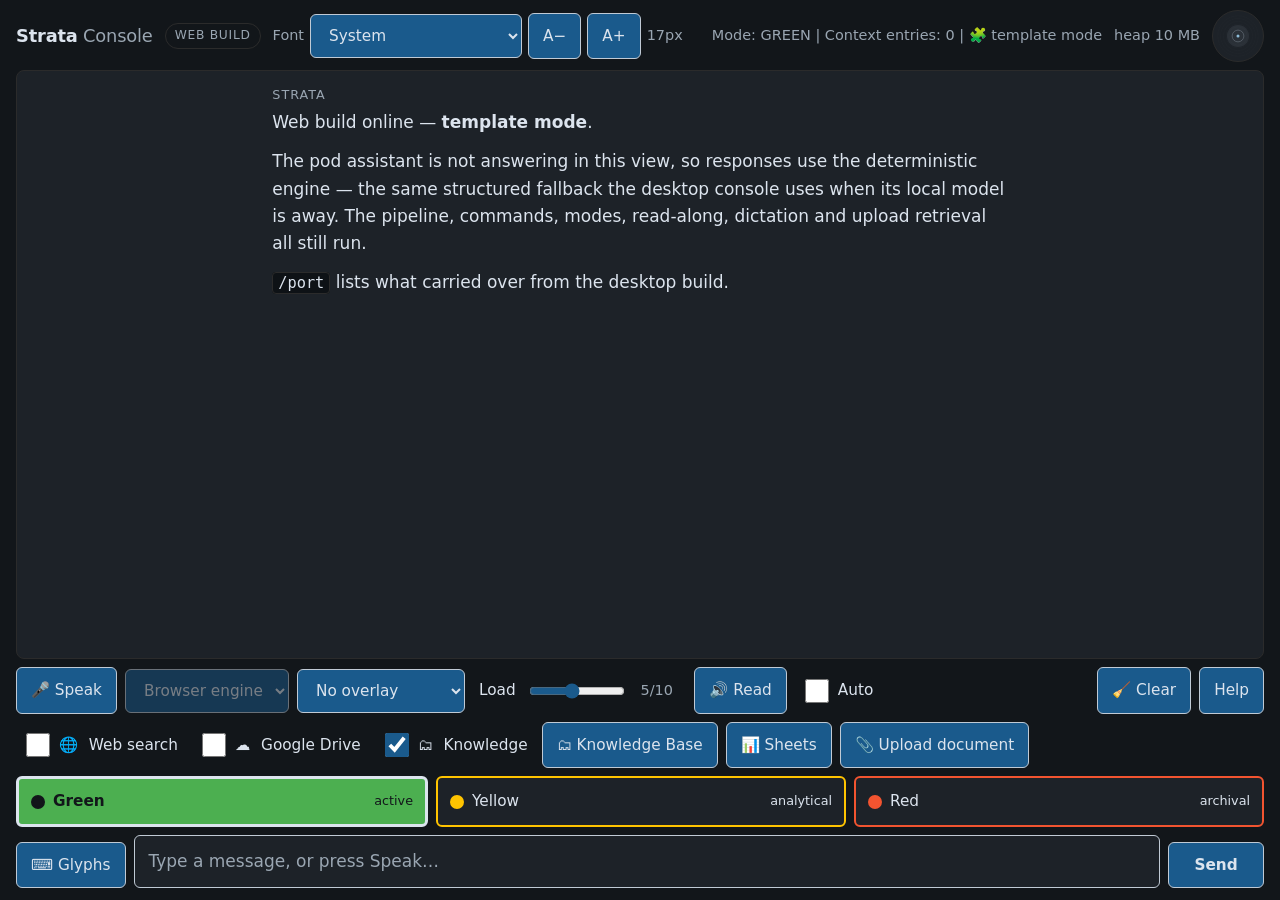
==== commit e7d0d61c: "docs: record the browser build, and stop calling it the lighter one The repository's snapshot of the" ====
--- a/strata_console_browser.html
+++ b/strata_console_browser.html
@@ -56,11 +56,12 @@
   font-family: var(--font);
   font-size: var(--text);
   line-height: 1.6;
-  display: grid;
-  /* Rows that cannot silently vanish: the transcript takes what is left
-     and scrolls. (Seventh row: the Knowledge Base drawer — collapsed to
-     nothing while hidden.) */
-  grid-template-rows: auto 1fr auto auto auto auto auto;
+  display: flex;
+  flex-direction: column;
+  /* The transcript takes what is left and scrolls; every drawer row —
+     the avatar panel, the Knowledge Base, the glyph keyboard — collapses
+     to nothing while hidden. Flex, not counted grid rows: drawers can
+     come and go without anything landing in the wrong track. */
   gap: 8px;
   padding-block: 10px 12px;
   padding-inline: 16px;
@@ -142,6 +143,7 @@
   padding: 0 6px;
 }
 .check input { width: 24px; height: 24px; accent-color: var(--fill); }
+.check input[type=range] { width: 96px; height: auto; accent-color: var(--fill); }
 
 /* A desktop-only control stays visible and says why, rather than
    vanishing — the delta between the builds is documented in the UI. */
@@ -232,6 +234,7 @@
   border-radius: 8px;
   padding: 14px 18px;
   overflow-y: auto;
+  flex: 1 1 0;
   min-height: 0;
 }
 
@@ -362,6 +365,137 @@
 .kb-zone.YELLOW { color: var(--yellow-hi); border-color: var(--yellow-hi); }
 .kb-zone.RED    { color: var(--red-hi);    border-color: var(--red-hi); }
 .kb-coord { font-family: ui-monospace, Consolas, monospace; font-size: .85em; color: var(--ink-mute); }
+.kb-search { margin-bottom: 8px; }
+.kb-search input {
+  flex: 1 1 16ch; min-width: 0; font: inherit; font-size: .9em;
+  color: var(--ink); background: var(--ground);
+  border: 1px solid var(--outline); border-radius: 6px;
+  padding: 8px 10px; min-height: 44px;
+}
+.kb-search input::placeholder { color: var(--ink-mute); }
+
+/* --- avatar ------------------------------------------------------------
+   The AvatarVisualizer, ported from its React/Tailwind directions into
+   the console's own idiom: vanilla SVG, the console's measured hues, and
+   real signals rather than demo sliders. Compact in the top bar; the
+   full view is a drawer row, so the transcript never loses its room. */
+.av-btn {
+  width: 52px; height: 52px; padding: 2px; flex: none;
+  border-radius: 50%;
+  background: var(--surface);
+  border: 1px solid var(--frame);
+  cursor: pointer;
+}
+.av-btn svg { width: 100%; height: 100%; display: block; }
+.av {
+  background: var(--surface);
+  border: 1px solid var(--frame);
+  border-radius: 8px;
+  padding: 14px 18px;
+  display: flex; gap: 22px; align-items: center; justify-content: center;
+  flex-wrap: wrap;
+}
+.av > svg { width: min(230px, 55vw); height: auto; flex: none; }
+.av-stats { font-size: .9em; color: var(--ink-mute); line-height: 1.9; }
+.av-stats b { color: #8FBEDA; font-weight: 600; font-variant-numeric: tabular-nums; }
+
+/* --- glyph keyboard ----------------------------------------------------
+   The Phase-1 input panel: two banks of codex keys, the grammar
+   operators, and a sequence bar that translates the chain as it is
+   built. A drawer like the others — bounded, collapsed while hidden —
+   sitting directly above the message box it types into. */
+.kbd {
+  background: var(--surface);
+  border: 1px solid var(--frame);
+  border-radius: 8px;
+  padding: 10px 14px;
+  max-height: 42vh;
+  overflow-y: auto;
+}
+.kbd-rows { display: flex; flex-direction: column; gap: 4px; }
+.kbd-row { display: flex; gap: 6px; flex-wrap: wrap; }
+.kbd-lbl {
+  font-size: .72em; color: var(--ink-mute);
+  letter-spacing: .06em; text-transform: uppercase; margin: 4px 0 0;
+}
+.kbd-key {
+  font: inherit; color: var(--ink);
+  background: var(--ground);
+  border: 1px solid var(--outline);
+  border-radius: 6px;
+  min-width: 56px; min-height: 48px;
+  padding: 4px 8px; cursor: pointer;
+  display: flex; flex-direction: column; align-items: center;
+  justify-content: center; gap: 1px;
+}
+.kbd-key:hover { background: #242B33; }
+.kbd-key:active { transform: scale(.96); }
+.kbd-key .kg { font-size: 1.15em; line-height: 1.2; }
+.kbd-key .kn {
+  font-size: .55em; letter-spacing: .04em; color: var(--ink-mute);
+  text-transform: uppercase; white-space: nowrap;
+}
+.kbd-key.dim { opacity: .45; }
+.kbd-key.op { min-width: 48px; }
+.kbd-seq {
+  display: flex; gap: 10px; flex-wrap: wrap; align-items: baseline;
+  border-top: 1px solid var(--frame);
+  margin-top: 10px; padding-top: 8px;
+  font-size: .9em;
+}
+.kbd-seq .chain { font-size: 1.05em; }
+.kbd-seq .trans { color: var(--ink-mute); }
+.kbd-seq .ok { color: var(--green-hi); font-weight: 600; }
+.kbd-seq .warn { color: #E7B6B6; }
+
+/* --- sheets ------------------------------------------------------------
+   Strata Sheets — a working spreadsheet, in the console's own idiom.
+   A drawer like the others: bounded, collapsed while hidden. The grid
+   scrolls inside the drawer with sticky headers, so a big sheet never
+   steals the transcript's room. */
+.sheet {
+  background: var(--surface);
+  border: 1px solid var(--frame);
+  border-radius: 8px;
+  padding: 10px 14px;
+  max-height: 46vh;
+  overflow: auto;
+}
+.sh-bar { display: flex; gap: 8px; flex-wrap: wrap; align-items: center; margin-bottom: 8px; }
+.sh-bar select, .sh-bar input[type=text] {
+  font: inherit; font-size: .9em; color: var(--ink);
+  background: var(--ground); border: 1px solid var(--outline);
+  border-radius: 6px; padding: 8px 10px; min-height: 40px;
+}
+.sh-fx { display: flex; gap: 8px; align-items: center; margin-bottom: 8px; }
+.sh-fx .sh-addr {
+  font-family: ui-monospace, Consolas, monospace;
+  color: var(--ink-mute); min-width: 4ch; text-align: right;
+}
+.sh-fx input {
+  flex: 1 1 auto; min-width: 0;
+  font-family: ui-monospace, Consolas, monospace; font-size: .9em;
+  color: var(--ink); background: var(--ground);
+  border: 1px solid var(--outline); border-radius: 6px;
+  padding: 8px 10px; min-height: 40px;
+}
+table.sh-grid { border-collapse: collapse; }
+.sh-grid th {
+  font-size: .72em; color: var(--ink-mute); font-weight: 600;
+  padding: 2px 6px; background: var(--surface);
+}
+.sh-grid thead th { position: sticky; top: 0; z-index: 2; }
+.sh-grid th.rowh { position: sticky; left: 0; z-index: 1; text-align: right; }
+.sh-grid td { padding: 0; border: 1px solid var(--frame); }
+.sh-grid td input {
+  width: 12ch; font-family: ui-monospace, Consolas, monospace;
+  font-size: .85em; color: var(--ink); background: var(--ground);
+  border: 0; padding: 6px 8px;
+}
+.sh-grid td input:focus { outline: 2px solid var(--focus); outline-offset: -2px; }
+.sh-grid td input.numeric { text-align: right; }
+.sh-grid td input.err { color: #E7B6B6; }
+.sh-hint { color: var(--ink-mute); font-size: .82em; margin: 6px 0 0; }
 
 /* --- read-along ------------------------------------------------------- */
 .s { border-radius: 3px; transition: background-color .12s ease; }
@@ -405,7 +539,19 @@
   <p id="status" class="status" role="status" aria-live="polite">Starting…</p>
   <output id="ram" class="size"
           title="JS heap this page is using — the browser build's honest stand-in for the desktop RAM readout"></output>
+  <button id="avatar" class="av-btn" type="button" aria-expanded="false"
+          aria-controls="av-panel" aria-label="Avatar — console state"
+          title="Avatar — a live view of the console's state. Click for the full view and metrics.">
+    <svg id="av-mini" viewBox="0 0 100 100" aria-hidden="true" focusable="false"></svg>
+  </button>
 </header>
+
+<!-- Avatar Visualizer — full view. A drawer row like the Knowledge Base:
+     bounded, and collapsed to nothing while hidden. -->
+<section id="av-panel" class="av" aria-label="Avatar visualizer" hidden>
+  <svg id="av-big" viewBox="0 0 100 100" aria-hidden="true" focusable="false"></svg>
+  <div id="av-stats" class="av-stats"></div>
+</section>
 
 <main id="log" class="log" tabindex="0" role="log" aria-live="polite"
       aria-label="Conversation transcript"></main>
@@ -418,6 +564,14 @@
           title="Whisper tiers are a desktop feature — the browser supplies a single speech engine.">
     <option>Browser engine</option>
   </select>
+
+  <select id="overlay" class="ctl" aria-label="Behavioral overlay"
+          title="Omega-1 behavioral overlay — conditions how the assistant answers: tone, pacing, chunking. /overlay lists them."></select>
+  <label class="check" for="cogload"
+         title="Target cognitive load for answers — 1 is minimal (very short, one idea at a time), 10 is full depth.">
+    Load&nbsp;<input type="range" id="cogload" min="1" max="10" step="1">
+  </label>
+  <output id="cogload-out" class="size" aria-live="polite"></output>
 
   <button id="read" class="ctl" type="button" aria-pressed="false">
     <span aria-hidden="true">🔊</span> Read
@@ -457,6 +611,11 @@
           aria-controls="kb-panel">
     <span aria-hidden="true">🗂</span> Knowledge Base
   </button>
+  <button id="sheet-open" class="ctl" type="button" aria-expanded="false"
+          aria-controls="sheet-panel"
+          title="Strata Sheets — a working spreadsheet in the console: cells A1–Z200, formulas (=SUM(A1:A5), AVERAGE, COUNT, MIN, MAX, ROUND, ABS), CSV in and out. The assistant can read it, and write to it when you ask.">
+    <span aria-hidden="true">📊</span> Sheets
+  </button>
 
   <button id="upload" class="ctl" type="button">
     <span aria-hidden="true">📎</span> Upload document
@@ -476,9 +635,23 @@
      other source — and the assistant's writes go through page-defined
      tools, applied locally, logged, and reported in the transcript. -->
 <section id="kb-panel" class="kb" aria-label="Knowledge base" hidden>
+  <div class="kb-row kb-search">
+    <label class="sr" for="kb-q">Search the knowledge base by cell or keywords</label>
+    <input type="text" id="kb-q"
+           placeholder="Cell (H5) or keywords — zone chips narrow where I look"
+           title="Type a cell like H5 to jump straight to that card, or keywords to search all five stores. The GREEN/YELLOW/RED chips narrow a cell search to one zone.">
+    <button id="kb-go" class="ctl" type="button">🔎 Search</button>
+  </div>
   <div class="kb-tabs" role="tablist" aria-label="Knowledge base sections"></div>
   <div id="kb-body"></div>
 </section>
+
+<!-- Strata Sheets — a working spreadsheet in the console's own idiom.
+     Its own storage key, fully separate from the conversation and the
+     Knowledge Base; the pod assistant reaches it only through
+     page-defined tools, applied locally, logged, and reported.
+     Rendered by shRender(). -->
+<section id="sheet-panel" class="sheet" aria-label="Sheets" hidden></section>
 
 <div class="modes" role="radiogroup" aria-label="Operating mode">
   <button class="mode" data-zone="GREEN"  role="radio" aria-checked="true" type="button">
@@ -492,7 +665,18 @@
   </button>
 </div>
 
+<!-- Glyph keyboard — the Phase-1 input panel. A drawer row like the
+     others: bounded, collapsed to nothing while hidden. It TYPES INTO
+     the same message box a hardware keyboard does — one input path,
+     never two. Rendered by kbdRender(). -->
+<section id="kbd-panel" class="kbd" aria-label="Glyph keyboard" hidden></section>
+
 <form id="composer" class="composer" autocomplete="off">
+  <button id="kbd-open" class="ctl" type="button" aria-expanded="false"
+          aria-controls="kbd-panel"
+          title="On-screen codex keyboard — tap glyphs into the message. Alt+K toggles it; Alt+1–0 type the core ten glyphs anywhere.">
+    <span aria-hidden="true">⌨</span> Glyphs
+  </button>
   <label class="sr" for="msg">Message</label>
   <textarea id="msg" rows="1" placeholder="Type a message, or press Speak…"></textarea>
   <button id="send" class="ctl send" type="submit">Send</button>
@@ -510,8 +694,8 @@
  * speech.py, retrieval.py, context_sources.py, and the five pipeline
  * stages of strata_core.py.
  *
- * One seat changed occupants. Where the desktop engine holds an Ollama
- * client (llama3.2:3b, loopback only), this build holds a POD ASSISTANT:
+ * One seat changed occupants. Where the desktop engine holds a locally
+ * hosted model (loopback only), this build holds a POD ASSISTANT:
  * the page asks Claude at runtime, with the viewer's permission, using
  * the same prompt structure, the same mode conditioning, and the same
  * honest fallback — when the pod assistant is unavailable, the
@@ -523,16 +707,55 @@
 
 /* ---------- operator token lexicon (strata_core.GLYPH_CODEX) ---------- */
 
+/* Codex Glyph Legend v2 (adopted 2026-09-19, from the Strata Console v2
+ * handoff). Each glyph now carries its zone, cognitive load range and
+ * the AI instruction that conditions the pod assistant when the glyph
+ * rides in a message. ⭕ 🔮 🤝 stay as legacy tokens so established
+ * habits still classify. 🧊 Golden Source is the one the archive rule
+ * honours: a 🧊 card never expires. */
 const GLYPHS = [
-  { glyph: '🔺', name: 'TRANSFORM',   fn: 'Transform input' },
-  { glyph: '🧊', name: 'STABILIZE',   fn: 'Logic / structure' },
-  { glyph: '🔸', name: 'PROCESS',     fn: 'Process' },
-  { glyph: '⭕', name: 'SENTIMENT',   fn: 'Tone / sentiment' },
-  { glyph: '💠', name: 'REFLECT',     fn: 'Self-reference' },
-  { glyph: '🌀', name: 'EXPAND',      fn: 'Iterate / grow' },
-  { glyph: '🔮', name: 'MAP',         fn: 'Concept mapping' },
-  { glyph: '🥥', name: 'AUTHOR',      fn: 'Author intent' },
-  { glyph: '🤝', name: 'COLLABORATE', fn: 'Collaboration' },
+  { glyph: '🔺', name: 'EXECUTE', fn: 'Immediate action', zone: 'GREEN', load: [1, 3],
+    instr: 'The user wants immediate action; be direct and executable.' },
+  { glyph: '🧊', name: 'GOLDEN_SOURCE', fn: 'Authoritative / canonical', zone: 'YELLOW', load: [2, 4],
+    instr: 'Treat the referenced material as canonical and archived; it never expires.' },
+  { glyph: '🔸', name: 'ANALYZE', fn: 'Review / processing', zone: 'RED', load: [4, 6],
+    instr: 'This needs review: pause and structure the answer before giving it.' },
+  { glyph: '🌀', name: 'ITERATE', fn: 'Growth / expansion', zone: 'VARIES', load: [3, 5],
+    instr: 'Growth and expansion: suggest concrete next steps.' },
+  { glyph: '🥥', name: 'COCONUT', fn: 'Joy / delight', zone: 'VARIES', load: [1, 2],
+    instr: 'Coconut Protocol: add warmth and contextual humor.' },
+  { glyph: '💠', name: 'CORE', fn: 'Central / essential', zone: 'GREEN', load: [2, 4],
+    instr: 'A central, essential concept: keep the answer anchored to it.' },
+  { glyph: '⚪', name: 'ANCHOR', fn: 'Reference point', zone: 'YELLOW', load: [1, 3],
+    instr: 'A fixed reference point: do not change or reinterpret it.' },
+  { glyph: '🌊', name: 'WAVE', fn: 'Uncertainty / experimentation', zone: 'RED', load: [5, 7],
+    instr: 'Experimental and uncertain: hold conclusions loosely and say what is unknown.' },
+  { glyph: '🎯', name: 'TARGET', fn: 'Goal / destination', zone: 'GREEN', load: [2, 5],
+    instr: 'A goal: track progress toward it and say how far along things are.' },
+  /* v3.8 expansion glyphs (adopted 2026-09-20, from the keyboard
+   * handoff's Codex Expansion v3.8): six of the new lexicon's glyphs
+   * whose meanings COEXIST with the v2 legend, adopted with real
+   * instructions so they condition the pod assistant exactly like the
+   * rest. The v3.8 meanings that would CONTRADICT v2 (🧊 as mere
+   * stabilize, 🌊 as peace) were not adopted — one glyph, one meaning.
+   * 👥 multi-agent orchestration was declined outright: this console is
+   * structurally Claude-only, and a key that pretends otherwise lies. */
+  { glyph: '🔷', name: 'UNITY', fn: 'Synthesis / holistic view', zone: 'YELLOW', load: [4, 6], x38: true,
+    instr: 'Synthesize: draw the threads into one coherent whole and name what unifies them.' },
+  { glyph: '🐍', name: 'CYCLE', fn: 'Refinement loop / eternal return', zone: 'VARIES', load: [3, 6], x38: true,
+    instr: 'A refinement loop: treat this as one pass of an ongoing cycle and end with what the next pass should check.' },
+  { glyph: '⚡', name: 'URGENT', fn: 'Urgency / high priority', zone: 'GREEN', load: [1, 3], x38: true,
+    instr: 'High priority: answer the time-critical part first and explicitly defer the rest.' },
+  { glyph: '🌳', name: 'WISDOM', fn: 'Long view / durable principles', zone: 'RED', load: [3, 5], x38: true,
+    instr: 'Take the long view: ground the answer in durable principles rather than quick fixes.' },
+  { glyph: '🔄', name: 'RESONANCE', fn: 'Consistency / harmonize', zone: 'YELLOW', load: [3, 5], x38: true,
+    instr: 'Harmonize: keep the answer consistent with what is already established in this session.' },
+  { glyph: '🔗', name: 'LINK', fn: 'Connect / thread', zone: 'VARIES', load: [2, 4], x38: true,
+    instr: 'Connect: tie the answer explicitly to the related material already in play, naming it.' },
+  /* legacy tokens — no v2 metadata, but they still classify and light the avatar */
+  { glyph: '⭕', name: 'SENTIMENT', fn: 'Tone / sentiment (legacy)' },
+  { glyph: '🔮', name: 'MAP', fn: 'Concept mapping (legacy)' },
+  { glyph: '🤝', name: 'COLLABORATE', fn: 'Collaboration (legacy)' },
 ];
 
 /* ---------- persistence (SQLite → localStorage, same semantics) -------
@@ -563,8 +786,8 @@
     threadCount() { return mem.rows.length - mem.floor; },
     archivedCount() { return mem.rows.length; },
     /* Conversation recall for the pod assistant. The desktop engine
-       could hand its 3B model only 40-character snippets of the last
-       three inputs — its 2048-token window left no room for more. The
+       could hand its local model only 40-character snippets of the last
+       three inputs — its small context window left no room for more. The
        pod assistant has the room, so the recent turns themselves are
        kept and sent back, still governed by the same clear floor. */
     addChatTurn(role, content) {
@@ -684,12 +907,18 @@
   status:  'Show the current mode, assistant and memory depth.',
   lexicon: 'List the operator tokens and what each one does.',
   mode:    'Switch mode: /mode green | yellow | red.',
-  kb:      'Knowledge base: /kb — counts and recent activity; /kb open | close.',
+  kb:      'Knowledge base: /kb — counts; /kb open | close | export (current tab → clipboard, full bodies).',
+  avatar:  'Avatar: /avatar — open or close the full view of the console state.',
+  keyboard: 'Glyph keyboard: /keyboard — open the on-screen codex keyboard (Alt+K; Alt+1–0 type the core ten); /keyboard close.',
+  sheet:   'Sheets: /sheet — open or close the spreadsheet drawer; /sheet export — copy the active sheet as CSV.',
+  overlay: 'Omega-1 overlays: /overlay — list modes; /overlay <name> | off.',
+  find:    'Find: /find H5 — jump to a cell; /find <keywords> — search all five stores. Opens the drawer with results.',
+  export:  'Export session: /export — copy a portable context package (mode, overlay, load, glyphs, recall, KB counts) to the clipboard.',
   clear:   'Clear the window and what the assistant recalls.',
   port:    'What carried over from the desktop console, and what could not.',
   help:    'Show this list.',
 };
-const ALIASES = { zone: 'mode', new: 'clear' };
+const ALIASES = { zone: 'mode', new: 'clear', kbd: 'keyboard', keys: 'keyboard', sheets: 'sheet' };
 
 function parseCommand(text) {
   const raw = (text || '').trim();
@@ -713,8 +942,16 @@
 }
 
 function lexiconText() {
-  const lines = ['### Operator Token Lexicon', ''];
-  for (const g of GLYPHS) lines.push(`- ${g.glyph}  **${g.name}** — ${g.fn}`);
+  const lines = ['### Codex Glyph Legend (v2)', ''];
+  for (const g of GLYPHS) {
+    lines.push(`- ${g.glyph}  **${g.name}** — ${g.fn}` +
+      (g.zone ? ` · zone ${g.zone}` : '') +
+      (g.load ? ` · load ${g.load[0]}–${g.load[1]}` : '') +
+      (g.x38 ? ' · v3.8 expansion' : ''));
+  }
+  lines.push('', 'A glyph in a message conditions the assistant with its instruction. ' +
+    'On knowledge-base cards it drives filtering, load-sorted display, and the ' +
+    '30-day archive rule — 🧊 Golden Source cards never expire.');
   return lines.join('\n');
 }
 
@@ -725,13 +962,25 @@
   '',
   '**Carried over intact** — the five pipeline stages (classify → route → retrieve → condition → synthesize), slash commands and their grammar, operator tokens, the three operating modes with persistence, read-along with sentence highlight and word underline, spoken punctuation while dictating, the speakable normalizer (numbers, money, years, code held atomic), upload retrieval with chunk ranking, and the clear floor — clearing archives, it never deletes.',
   '',
-  '**Adapted** — the assistant: a **pod assistant** (Claude, asked by this page with your permission) sits where `llama3.2:3b` sat; the deterministic template engine remains the fallback, exactly as on the desktop. Dictation: the browser\'s speech engine replaces Whisper. Telemetry: the JS heap readout stands in for free system RAM. Mode → temperature became mode → model tier plus voice conditioning, since a page cannot set sampling temperature. Zone colours: a darkened hue is not that hue — dark yellow reads brown and dark red reads purple — so no darkened fills remain: at rest each mode is neutral with its hue at full saturation in the dot and border, and the active mode takes the full hue with dark text, every pair re-measured to WCAG AA.',
+  '**Adapted** — the assistant: a **pod assistant** (Claude, asked by this page with your permission) sits where the desktop build\'s locally hosted model sat; the deterministic template engine remains the fallback, exactly as on the desktop. Dictation: the browser\'s speech engine replaces Whisper — but only where the mic can reach it: a host that embeds this page in a frame without delegating microphone access hard-blocks dictation before any permission prompt, and the console detects that up front, dims **Speak**, and says why (2026-09-18). Telemetry: the JS heap readout stands in for free system RAM. Mode → temperature became mode → model tier plus voice conditioning, since a page cannot set sampling temperature. Zone colours: a darkened hue is not that hue — dark yellow reads brown and dark red reads purple — so no darkened fills remain: at rest each mode is neutral with its hue at full saturation in the dot and border, and the active mode takes the full hue with dark text, every pair re-measured to WCAG AA.',
   '',
-  '**Upgraded** — conversation recall. The desktop engine\'s 2048-token window allowed only 40-character snippets of the last three inputs; the pod assistant has the room, so the recent turns themselves (yours and its, bounded) are stored, survive a reload, and ride along with each message. The clear floor still governs: **Clear** archives them out of recall without deleting anything. And the desktop\'s ☁ source returns as **☁ Google Drive**: tick it and the console live-searches your own Drive through your claude.ai connector, reads the most relevant files — Google Sheets come back as tables — and cites what it read, asking your permission in the page first. And 🌐 web search returns as well, through your Exa connector — the box works, and so does simply typing "search the web for …".',
+  '**Upgraded** — conversation recall. The desktop engine\'s small context window allowed only 40-character snippets of the last three inputs; the pod assistant has the room, so the recent turns themselves (yours and its, bounded) are stored, survive a reload, and ride along with each message. The clear floor still governs: **Clear** archives them out of recall without deleting anything. And the desktop\'s ☁ source returns as **☁ Google Drive**: tick it and the console live-searches your own Drive through your claude.ai connector, reads the most relevant files — Google Sheets come back as tables — and cites what it read, asking your permission in the page first. And 🌐 web search returns as well, through your Exa connector — the box works, and so does simply typing "search the web for …". And the console can now examine **images** (2026-09-18): attach a PNG, JPEG, WebP or GIF with 📎 and the pod assistant sees the image itself with each message while it stays attached. It is a second lane beside the text one, not a new pipeline stage — pixels cannot be chunk-ranked, so the image bypasses the retrieval kernel and rides with the call. The page checks the view\'s image allowance first (a free, local check) and says so honestly when images can\'t be sent. Web-only: the desktop build\'s locally hosted model has no vision.',
   '',
-  '**Integrated** — the Sentinel Forge Study Workstation\'s knowledge stores now live in the console under **🗂 Knowledge Base**: a **Library** (paste or upload passages), **note cards** with cell addresses (A1–Z999), zones and cognitive load, **Notes**, a **Journal**, and a **Glossary**. They sit in this browser under their own storage key, fully separate from the conversation stores — neither can touch the other. Tick **🗂 Knowledge** and the console searches all five stores with the same retrieval kernel that reads attachments, and hands the ranked passages to the pod assistant as contextual memory — a local search, never a cloud call. The assistant can also write: ask it to capture a card, save a note, journal the session, or define a term, and it does so through tools this page defines — every write is applied locally, logged, and reported in the transcript. `/kb` shows the counts; `/kb open` opens the drawer.',
+  '**Integrated** — the Sentinel Forge Study Workstation\'s knowledge stores now live in the console under **🗂 Knowledge Base**: a **Library** (paste or upload passages), **note cards** with cell addresses (A1–Z999), zones and cognitive load, **Notes**, a **Journal**, and a **Glossary**. They sit in this browser under their own storage key, fully separate from the conversation stores — neither can touch the other. Tick **🗂 Knowledge** and the console searches all five stores with the same retrieval kernel that reads attachments, and hands the ranked passages to the pod assistant as contextual memory — a local search, never a cloud call. The assistant can also write: ask it to capture a card, save a note, journal the session, or define a term, and it does so through tools this page defines — every write is applied locally, logged, and reported in the transcript. `/kb` shows the counts; `/kb open` opens the drawer. And the **Avatar Visualizer** joined the console (2026-09-19): the small orb in the top bar is a live view of the console\'s state, drawn from real signals — processing while the assistant works, error for a few seconds after a failure, focus while you are typing (tinted with the active mode\'s hue), idle when quiet; its glow tracks recall and knowledge-base depth, its size tracks load, its spin tracks your activity, and the operator tokens in your newest message light their shapes around it. Click it or `/avatar` for the full view with the metrics readout. It was specified as a React/Tailwind component; it lives here as the same drawing in plain SVG, in the console\'s measured hues, honouring reduced motion.',
   '',
-  '**Did not port** — Whisper tiers and the RAM budget (no model is resident here), `.docx`/`.pdf`/`.xlsx` upload extraction (text formats only in the browser — though Drive files of those types read fine through the connector), and the **local-first guarantee itself**: the pod assistant, the web search and the Drive bridge are all cloud calls made with your permission. The desktop console remains the local-first build; this page is the same application layer demonstrating that the pipeline, not the model, is the product.',
+  '**Omega-1** — the Strata Console v2 handoff landed (2026-09-19), translated from its React/Tailwind/IndexedDB spec into this page\'s own idiom: no framework was added, and persistence, auto-load, journal and glossary already lived here. The **Codex Glyph Legend v2** replaces the old token meanings — 🔺 Execute · 🧊 Golden Source · 🔸 Analyze · 🌀 Iterate · 🥥 Coconut Protocol · 💠 Core · ⚪ Anchor · 🌊 Wave · 🎯 Target — each carrying a zone, a cognitive load range, and an AI instruction that conditions the pod assistant whenever the glyph rides in a message (`/lexicon` shows the legend; ⭕ 🔮 🤝 remain as legacy tokens). Five **behavioral overlays** shape how answers arrive — executive_focus, safe_mode, flow_state, reflection_mode, crisis_triage — switched from the toolbar or `/overlay`, beside a **load dial** (1–10) that calibrates chunking and depth; every answer now opens with a header naming its time, mode, overlay and load. Knowledge-base **cards take a glyph**, filter by glyph and zone chips, list lightest-load first, and cards older than 30 days move to the RED zone at startup — 🧊 never expires, and nothing is ever deleted. The overlays are tone and pacing, honestly framed: this console is a productivity tool, not crisis care, and crisis_triage\'s own conditioning says so.',
+  '',
+  '**Export bridge** (2026-09-19) — the knowledge base learned to hand its contents OUT. Every item grew a **⧉ Copy** button and every tab a **⧉ Export tab** button (also `/kb export`): each item serializes to a self-describing markdown record — heading, one metadata line with ISO 8601 timestamps, and the FULL body — and an export bundles the current tab under a package header, honoring the card filters, so "all GREEN 🔺 cards" is one filter plus one click. Textbook separation of concerns: the drawer clips bodies at 700 characters for display, a view decision — export always reads the data model, the single source of truth, so nothing is ever truncated on its way out. The clipboard write degrades gracefully (async Clipboard API, then the legacy path) and reports honestly when it fails. Why it exists: a handoff filed in this browser-local knowledge base cannot be read by anything outside this browser — the export puts the complete package in the user\'s hands, and the user carries it across. The human is the bridge, by design.',
+  '',
+  '**The H5 build** (2026-09-19) — the five-feature handoff filed at cell H5 landed, carried across by the export bridge and translated from its TypeScript/React/IndexedDB spec into this page\'s idiom. **The glyph-mode interaction matrix**: 45 decision cells (9 glyphs × 5 overlays) now condition the pod assistant — the same 🔺 asks for two steps in flow_state and exactly one in crisis_triage; a missing cell falls back to the glyph\'s reflection row, and the spec\'s auto-escalations became one quiet suggestion note, never a switch. **Card metadata**: every glyph change is recorded in the card\'s history (↺ in the meta; the full trail rides with ⧉ Copy), cards can be linked (blocks, depends on, references, child of, related to) through the assistant\'s linkCards tool, and the startup lifecycle pass now also softens 🎯 Targets older than 7 days to 🌀 before the 30-day RED archive — 🧊 exempt from both, nothing ever deleted. **Crisis Triage, formalized and manual-only**: the user activates it, never the console — no keyword scoring, no automatic switching, by the user\'s explicit decision; a session logs its start and end to the journal, eases the load dial to 3 (a starting point, not a lock), checks in gently every 30 minutes, and names real support (988; text HOME to 741741) at the start, because a productivity tool should know what it is not. **The avatar** now glides between overlay states over ~800 ms — flow accelerates and brightens, safe mode settles, crisis compresses the field and dims every glyph but 🔺. **/find** searches by cell or keywords (the zone chips narrow a cell search), and **/export** packages the whole session — mode, overlay, load, glyphs, recall — as one portable context block for the clipboard. Declined from the spec, with reasons: automatic stress detection (keyword counting is not a clinical instrument and silent emotional scoring inverts user control), Three.js/Cesium (the SVG engine already draws these shapes), and the API-orchestration layer (this page holds no keys and is structurally Claude-only).',
+  '',
+  '**Chronofold, honestly** (2026-09-20) — the H6 card asked for handshake engines and a lattice validator from asynchronous circuit design. The field is real; the need here is not: a browser page runs single-threaded with run-to-completion semantics, so the no-deadlock, no-race guarantee the protocol promises already holds by construction, and machinery that solves no problem is risk, not rigor. But the card\'s instinct found one true timing hazard — the pod call is the page\'s one genuinely asynchronous act, and until now a mode or dial changed WHILE an answer streamed would stamp the response header with the new settings, not the ones that shaped the reply. So the honest kernel shipped: **snapshot-at-dispatch** — the instant Send is pressed the turn freezes its zone, overlay and load, and the prompt conditioning, matrix lookups, model tier, template, thread record and header all read only the frozen copy; each turn is an immutable element no later event can rewrite. And a **logical turn clock** — a persisted monotonic counter, the single-writer case of a Lamport clock — stamps every answer\'s header (#N) into a total order that survives reloads. Hover a header to see what it means.',
+  '',
+  '**The glyph keyboard** (2026-09-20) — the Phase-1 keyboard handoff (cells H5/H6/H14, the grammar layer at H9, the Codex Expansion v3.8 at H4) landed, translated as ever from its React/TypeScript spec into this page\'s idiom: no framework, and no second input pipeline — the keyboard is a drawer of buttons that TYPE INTO the same message box a hardware keyboard does. The **⌨ Glyphs** button beside the message box (also `/keyboard`, or **Alt+K**) opens **eighteen glyph keys in two banks**: the nine Codex v2 glyphs the console already conditions on, then the three legacy tokens plus **six v3.8 expansion glyphs adopted into the legend** — 🔷 Unity · 🐍 Cycle · ⚡ Urgent · 🌳 Wisdom · 🔄 Resonance · 🔗 Link — each with a real AI instruction, so an expansion glyph conditions the pod assistant exactly like the rest (`/lexicon` shows all of them). Below the banks sit the grammar operators (→ + ↔ within, with grouping parens), Space and Backspace. Every key names its function, zone and load on hover; a tap inserts at the cursor and the box keeps focus; **Alt+1–0** type the spec\'s number-row ten from anywhere. The **sequence bar** reads the message as you build it — the chain, its plain-English translation, and the grammar layer\'s verdict (chains open with an action glyph, cap at seven, no doubled glyphs, ↔ pairs exactly two) — advisory always: a hint is never a gate, and Send remains the only trigger. The keys honor the **load dial**: a glyph whose load range starts above the dial dims but stays usable — information, not a lock — and the last six glyphs used sit in a Recent row that survives reloads. Declined from the keyboard cards, with reasons: auto-executing sequences on chain completion (an input device must never fire the send), single-letter global hotkeys G/Y/R/V/T (they would fire while typing in a chat-first page; Alt-chords instead), the tone-recipe selector (the Omega-1 overlays already condition tone — a second tone system would fight the first), the macro recorder (deferred until the sequence bar proves the grammar earns it), 👥 multi-agent orchestration (structurally Claude-only, and honestly so), and tone analytics / partner tone matching / emotional trajectory charts (silent emotional scoring of conversations inverts user control — declined on the same grounds as automatic stress detection). One structural repair rode along: the page layout moved from counted grid rows to a flex column, so drawers can open and close without the transcript ever landing in the wrong row.',
+  '',
+  '**Strata Sheets** (2026-09-21) — the console grew a working spreadsheet. The ask was LibreOffice-class; the honest answer is that a desktop office suite cannot live inside one self-contained page (its web forms run on servers this page does not have, and its browser build weighs hundreds of megabytes against this page\'s whole size budget) — so what shipped is the 20% of a spreadsheet that covers 80% of real use, hand-built in the console\'s own idiom. **📊 Sheets** (the button, `/sheet`) opens a drawer of named sheets: a grid of cells **A1–Z200 — the same coordinate grammar as the knowledge base\'s A1 filing system** — where a cell holds a number, text, or a formula starting with `=`: arithmetic, cell references, ranges inside functions, and SUM · AVERAGE · COUNT · MIN · MAX · ROUND · ABS. The engine is the classic three-stage kernel, written to be read: tokenizer → recursive-descent parser (real operator precedence) → memoized recursive evaluation, with a visiting set that turns circular references into an honest **#CYCLE** instead of a hang — every failure is a named value in the cell (#ERROR, #VALUE, #REF, #DIV/0), never a silent wrong number. A cell shows its computed value; focus it and you edit its SOURCE, with the formula bar mirroring — view and model kept separate, the same lesson the export bridge taught. Enter moves down, Tab moves right, Escape restores. Data travels by CSV, both directions: **⧉ CSV** copies computed values, **⬇ .csv** downloads a file Excel, Google Sheets and LibreOffice all open, and **📋 Import** accepts CSV or a tab-separated paste straight from either. The **pod assistant** joined through two page-defined tools, same contract as the KB\'s: readSheet (it consults your data before answering about it) and setSheetCells (it builds and fixes sheets on request, preferring live formulas over precomputed numbers, every write logged and reported). Sheets live under their own storage key — conversation, KB and sheets are three stores that cannot touch each other. Honest limits, stated: localStorage is a few megabytes, so this is a personal sheet, not a data warehouse (26 columns × 200 rows, capped); no .xlsx reading (that needs a heavyweight library — CSV is the interchange); no IF or text functions yet — deferred until real use asks, rather than speculatively grown.',
+  '',
+  '**Did not port** — Whisper tiers and the RAM budget (no model is resident here), `.docx`/`.pdf`/`.xlsx` upload extraction (text formats and images in the browser — though Drive files of those types read fine through the connector), and the **local-first guarantee itself**: the pod assistant, the web search and the Drive bridge are all cloud calls made with your permission. The desktop console remains the local-first build; this page is the same application layer demonstrating that the pipeline, not the model, is the product.',
 ].join('\n');
 
 /* ---------- spoken punctuation (strata_tools/dictation.py, ported) ---- */
@@ -1014,8 +1263,9 @@
   return `📎 ${name} (${kb} KB) — attached; Remove detaches it`;
 }
 
-function busyLabel(hasAttachment, firstPodCall) {
+function busyLabel(hasAttachment, firstPodCall, hasImage) {
   if (firstPodCall) return 'first message — your browser asks permission for the pod assistant';
+  if (hasImage) return '🔎 looking at the image…';
   if (hasAttachment) return '🔎 reading the attachment…';
   return 'thinking (pod assistant)…';
 }
@@ -1055,11 +1305,15 @@
       o = o || {};
       const raw = String(o.coord || '').toUpperCase();
       const load = Math.round(Number(o.load));
+      const g = String(o.glyph || '').trim();
       const c = {
         id: uid('c'), title: String(o.title || 'Untitled card').slice(0, 200),
         body: String(o.body || ''),
         coord: okCoord(raw) ? raw : 'D3',
         zone: ['GREEN', 'YELLOW', 'RED'].includes(o.zone) ? o.zone : 'GREEN',
+        glyph: GLYPHS.some((gl) => gl.glyph === g) ? g : '',
+        glyphHistory: [],   // audit trail: every glyph this card has worn
+        links: [],          // relationships to other cards, by id
         load: (load >= 1 && load <= 10) ? load : 5,
         byAssistant: !!o.byAssistant, reason: String(o.reason || '').slice(0, 200),
         at: Date.now(),
@@ -1098,6 +1352,74 @@
         (gone.title || gone.term || String(gone.body || '').slice(0, 40)));
       save(); return true;
     },
+    /* Spec 2: change a card's glyph, recording the OLD glyph in the
+       card's history first — an audit trail, so no glyph is ever lost,
+       only superseded. Migration is lazy: legacy cards grow their
+       history array on first touch. */
+    applyGlyph(id, glyph, context, byAssistant) {
+      const c = data.cards.find((x) => x.id === id);
+      if (!c) return null;
+      const g = String(glyph || '').trim();
+      if (!GLYPHS.some((x) => x.glyph === g)) return null;
+      if (!Array.isArray(c.glyphHistory)) c.glyphHistory = [];
+      c.glyphHistory.push({ glyph: c.glyph || '', at: Date.now(),
+        by: byAssistant ? 'assistant' : 'user',
+        context: String(context || '').slice(0, 160) });
+      c.glyph = g;
+      logIt((byAssistant ? 'Assistant changed' : 'Changed') +
+            ' glyph on "' + c.title + '" to ' + g);
+      save();
+      return c;
+    },
+    /* Spec 2: link two cards. Directed edge, stored on the source. */
+    linkCards(id, targetId, type, byAssistant) {
+      const c = data.cards.find((x) => x.id === id);
+      const t = data.cards.find((x) => x.id === targetId);
+      if (!c || !t || c.id === t.id) return null;
+      const kinds = ['blocks', 'depends_on', 'references', 'child_of', 'related_to'];
+      const k = kinds.includes(type) ? type : 'related_to';
+      if (!Array.isArray(c.links)) c.links = [];
+      if (c.links.some((l) => l.target === t.id && l.type === k)) return c;  // idempotent
+      c.links.push({ target: t.id, type: k });
+      logIt((byAssistant ? 'Assistant linked' : 'Linked') +
+            ' "' + c.title + '" ' + k.replace('_', ' ') + ' "' + t.title + '"');
+      save();
+      return c;
+    },
+    /* The lifecycle pass, run at startup. Two rules, in order:
+       1. Glyph decay (spec 2): 🎯 Target older than 7 days softens to
+          🌀 Iterate — recorded in the card's history as a system change.
+       2. The v2 expiry rule: a card older than 30 days moves to the RED
+          zone — archived, exactly as the clear floor treats conversation.
+       🧊 Golden Source is exempt from BOTH, and nothing is deleted:
+       changing zone or glyph back revives the card. */
+    autoArchive(maxAgeDays = 30) {
+      const DECAY = { '🎯': { afterDays: 7, to: '🌀' } };
+      const now = Date.now();
+      let archived = 0;
+      let decayed = 0;
+      data.cards.forEach((c) => {
+        if (c.glyph === '🧊' || !c.at) return;
+        const rule = DECAY[c.glyph];
+        if (rule && c.at < now - rule.afterDays * 86400000) {
+          if (!Array.isArray(c.glyphHistory)) c.glyphHistory = [];
+          c.glyphHistory.push({ glyph: c.glyph, at: now, by: 'system',
+            context: 'decay after ' + rule.afterDays + ' days' });
+          c.glyph = rule.to;
+          decayed += 1;
+        }
+        if (c.zone !== 'RED' && c.at < now - maxAgeDays * 86400000) {
+          c.zone = 'RED';
+          archived += 1;
+        }
+      });
+      if (archived || decayed) {
+        logIt('Lifecycle pass: ' + decayed + ' glyph decay(s), ' +
+              archived + ' card(s) archived to RED');
+        save();
+      }
+      return { archived, decayed };
+    },
     counts() {
       return { documents: data.documents.length, cards: data.cards.length,
                notes: data.notes.length, journal: data.journal.length,
@@ -1124,7 +1446,7 @@
     if (s > 0) hits.push(Object.assign({ kind, id, title, text, score: s }, extraFields || {}));
   };
   kb.data.documents.forEach((d) => push('document', d.id, d.title, d.body));
-  kb.data.cards.forEach((c) => push('card', c.id, c.title, c.body, { coord: c.coord, zone: c.zone }));
+  kb.data.cards.forEach((c) => push('card', c.id, c.title, c.body, { coord: c.coord, zone: c.zone, glyph: c.glyph || '' }));
   kb.data.notes.forEach((n) => push('note', n.id, n.title, n.body));
   kb.data.journal.forEach((j) => {
     let day = '';
@@ -1149,7 +1471,7 @@
       : h.text.slice(0, 900);
     if (!body) continue;
     const head = h.kind === 'card'
-      ? "card '" + h.title + "' at " + h.coord + ' [' + h.zone + ']'
+      ? (h.glyph ? h.glyph + ' ' : '') + "card '" + h.title + "' at " + h.coord + ' [' + h.zone + ']'
       : h.kind + " '" + h.title + "'";
     let piece = "From the user's knowledge base — " + head + ':\n' + body;
     if (total + piece.length > maxChars) piece = piece.slice(0, maxChars - total);
@@ -1158,6 +1480,20 @@
     if (names.length < 4) names.push(h.title);
   }
   return { text: parts.join('\n\n'), names: names };
+}
+
+/* Find one card by cell address or title fragment — shared by the
+ * assistant's card tools. Cell match wins; otherwise the first
+ * case-insensitive title match. */
+function kbFindCard(q) {
+  const s = String(q || '').trim();
+  if (!s) return null;
+  if (/^[A-Za-z]\d{1,3}$/.test(s)) {
+    const hit = kb.data.cards.find((c) => c.coord === s.toUpperCase());
+    if (hit) return hit;
+  }
+  const low = s.toLowerCase();
+  return kb.data.cards.find((c) => (c.title || '').toLowerCase().includes(low)) || null;
 }
 
 /* Tools the pod assistant may call. Each one executes HERE, on the KB
@@ -1177,17 +1513,49 @@
           : h.text.slice(0, 600),
       })) },
     { name: 'createCard',
-      description: "Create a note card in the user's knowledge base. coord is a cell A1–Z999 (defaults to D3); zone is GREEN, YELLOW or RED; load is cognitive load 1–10. Always pass a one-sentence reason for the cell you chose.",
+      description: "Create a note card in the user's knowledge base. coord is a cell A1–Z999 (defaults to D3); zone is GREEN, YELLOW or RED; load is cognitive load 1–10; glyph is an optional codex glyph character (🔺 Execute, 🧊 Golden Source — never auto-archives, 🔸 Analyze, 🌀 Iterate, 🥥 Coconut, 💠 Core, ⚪ Anchor, 🌊 Wave, 🎯 Target). Always pass a one-sentence reason for the cell you chose.",
       inputSchema: { type: 'object',
         properties: { title: { type: 'string' }, body: { type: 'string' },
           coord: { type: 'string' }, zone: { type: 'string' },
-          load: { type: 'number' }, reason: { type: 'string' } },
+          load: { type: 'number' }, glyph: { type: 'string' },
+          reason: { type: 'string' } },
         required: ['title'] },
       execute: (a) => {
         const c = kb.addCard(Object.assign({}, a, { byAssistant: true }));
         actions.push('card "' + c.title + '" at ' + c.coord);
         kbRender();
         return { ok: true, id: c.id, coord: c.coord };
+      } },
+    { name: 'changeCardGlyph',
+      description: "Change the codex glyph on an existing card, recording the old glyph in the card's history (an audit trail — nothing is lost). Identify the card by its cell (e.g. H5) or a distinctive title fragment. Pass a one-sentence context saying why.",
+      inputSchema: { type: 'object',
+        properties: { card: { type: 'string', description: 'cell like H5, or title fragment' },
+          glyph: { type: 'string' }, context: { type: 'string' } },
+        required: ['card', 'glyph'] },
+      execute: (a) => {
+        const found = kbFindCard(a && a.card);
+        if (!found) throw new Error('No card matched — call searchKnowledgeBase first and use the exact cell or title.');
+        const c = kb.applyGlyph(found.id, a && a.glyph, a && a.context, true);
+        if (!c) throw new Error('That glyph is not in the legend.');
+        actions.push('glyph ' + c.glyph + ' on "' + c.title + '"');
+        kbRender();
+        return { ok: true, title: c.title, glyph: c.glyph, historyLength: c.glyphHistory.length };
+      } },
+    { name: 'linkCards',
+      description: "Link one card to another in the user's knowledge base. type is one of: blocks, depends_on, references, child_of, related_to. Identify each card by cell (e.g. H5) or a distinctive title fragment. Link only when the user asks for it or clearly wants two cards connected.",
+      inputSchema: { type: 'object',
+        properties: { from: { type: 'string' }, to: { type: 'string' },
+          type: { type: 'string' } },
+        required: ['from', 'to'] },
+      execute: (a) => {
+        const src = kbFindCard(a && a.from);
+        const dst = kbFindCard(a && a.to);
+        if (!src || !dst) throw new Error('Could not match ' + (!src ? 'the "from"' : 'the "to"') + ' card — use searchKnowledgeBase and pass the exact cell or title.');
+        const c = kb.linkCards(src.id, dst.id, a && a.type, true);
+        if (!c) throw new Error('The link could not be made (a card cannot link to itself).');
+        actions.push('"' + src.title + '" → "' + dst.title + '"');
+        kbRender();
+        return { ok: true, from: src.title, to: dst.title, linkCount: c.links.length };
       } },
     { name: 'saveNote',
       description: "Save a note in the user's knowledge base.",
@@ -1315,6 +1683,216 @@
 
 const ZONE_MEANING = { GREEN: 'active', YELLOW: 'analytical', RED: 'archival' };
 
+/* ---------- Omega-1 behavioral overlays --------------------------------
+ * Five modes from the v2 handoff, adopted 2026-09-19. Specified as YAML;
+ * living here as plain objects (the handoff's own first-sprint advice).
+ * An overlay is honest about what it is: tone and pacing conditioning on
+ * the pod assistant — it changes HOW answers arrive, not what the
+ * console can do. crisis_triage says so explicitly: this is a
+ * productivity tool, not crisis care. */
+const OVERLAYS = {
+  off: { label: 'No overlay', blurb: 'zone conditioning only', instr: '' },
+  executive_focus: {
+    label: 'Executive Focus', blurb: 'brief, decisive, action first',
+    instr: 'Overlay executive_focus: be brief and decisive. Lead with the ' +
+      'action or the answer, then at most three short supporting points. ' +
+      'Prefer numbered steps to prose. No tangents.' },
+  safe_mode: {
+    label: 'Safe Mode', blurb: 'calm, low-pressure, one small step',
+    instr: 'Overlay safe_mode: calm, steady, low-pressure. Short sentences. ' +
+      'One idea per paragraph. No urgency language, no demands. Offer at ' +
+      'most one small next step, and make "not right now" an acceptable answer.' },
+  flow_state: {
+    label: 'Flow State', blurb: 'minimal interruption, protect momentum',
+    instr: 'Overlay flow_state: protect momentum. No preamble, no ' +
+      'meta-commentary. Answer inline and get out of the way. Defer anything ' +
+      'that would interrupt the current task unless it is critical.' },
+  reflection_mode: {
+    label: 'Reflection', blurb: 'spacious, pattern-surfacing',
+    instr: 'Overlay reflection_mode: slower and more spacious. Surface ' +
+      'patterns across the recent conversation, summarize what has been ' +
+      'learned, and where useful ask one gentle question back rather than ' +
+      'driving to action.' },
+  crisis_triage: {
+    label: 'Crisis Triage', blurb: 'minimum load, one thing at a time',
+    instr: 'Overlay crisis_triage: minimum cognitive load. One thing at a ' +
+      'time. Very short sentences. Name the single most important next step ' +
+      'and explicitly defer everything else to later. No options lists, no ' +
+      'new projects. Kind and steady. This console is a productivity tool, ' +
+      'not crisis care: if the user seems to be in real distress rather than ' +
+      'task overload, gently suggest pausing and reaching a trusted person ' +
+      'or professional support.' },
+};
+
+/* ---------- glyph-mode interaction matrix ------------------------------
+ * Spec 1 of the H5 handoff: glyphs carry intent, overlays carry context,
+ * and the two INTERACT. A 9×5 decision table — glyph × overlay → how the
+ * assistant should behave this turn: a step budget, a tone, an urgency,
+ * and one actionable instruction. A read-only lookup, exactly as the
+ * spec asks: no persistence, no side effects. The spec's fallback rule
+ * is honored (a missing cell falls back to the glyph's reflection_mode
+ * row), and its escalate_to_mode became `suggest` — the console NEVER
+ * switches your mode for you; it offers one quiet note instead. */
+const GLYPH_MODE_MATRIX = {
+  '🔺': {
+    executive_focus: { steps: 3, tone: 'directive', urgency: 'high', note: 'Do it now: lead with the first concrete action.' },
+    safe_mode:       { steps: 5, tone: 'grounding', urgency: 'medium', note: 'Act, but gently: small steps, no pressure.', suggest: 'flow_state' },
+    flow_state:      { steps: 2, tone: 'directive', urgency: 'high', note: 'Momentum: shortest path, two steps at most.' },
+    reflection_mode: { steps: 3, tone: 'analytical', urgency: 'low', note: 'Before executing, restate the goal in one line, then act.' },
+    crisis_triage:   { steps: 1, tone: 'grounding', urgency: 'high', note: 'One action only. Name it, do it, stop.' },
+  },
+  '🔸': {
+    executive_focus: { steps: 3, tone: 'analytical', urgency: 'medium', note: 'Structure fast: three findings, one recommendation.' },
+    safe_mode:       { steps: 3, tone: 'grounding', urgency: 'low', note: 'Analyze softly: what is true, stated without judgment.' },
+    flow_state:      { steps: 3, tone: 'analytical', urgency: 'medium', note: 'Quick structure, then back to the flow.' },
+    reflection_mode: { steps: 5, tone: 'analytical', urgency: 'low', note: 'Full structured review — this is 🔸\'s home mode.' },
+    crisis_triage:   { steps: 1, tone: 'grounding', urgency: 'low', note: 'Defer deep analysis; name the one thing that matters now.' },
+  },
+  '🌀': {
+    executive_focus: { steps: 3, tone: 'directive', urgency: 'medium', note: 'Next iteration only: the single most valuable improvement.' },
+    safe_mode:       { steps: 1, tone: 'warm', urgency: 'low', note: 'One gentle next step, clearly optional.' },
+    flow_state:      { steps: 3, tone: 'exploratory', urgency: 'high', note: 'Build on momentum: propose the next iteration and start it.' },
+    reflection_mode: { steps: 3, tone: 'exploratory', urgency: 'low', note: 'Look back before iterating: what did the last pass teach?' },
+    crisis_triage:   { steps: 1, tone: 'grounding', urgency: 'low', note: 'No new iterations in crisis — hold what exists.' },
+  },
+  '💠': {
+    executive_focus: { steps: 3, tone: 'directive', urgency: 'medium', note: 'Anchor to the essential; strip everything else away.' },
+    safe_mode:       { steps: 1, tone: 'grounding', urgency: 'low', note: 'Return to the core idea, gently.' },
+    flow_state:      { steps: 2, tone: 'directive', urgency: 'medium', note: 'Keep the core in view; no digressions.' },
+    reflection_mode: { steps: 3, tone: 'analytical', urgency: 'low', note: 'Examine the core concept itself.' },
+    crisis_triage:   { steps: 1, tone: 'grounding', urgency: 'medium', note: 'State the one core thing; everything else waits.' },
+  },
+  '🧊': {
+    /* Golden Source preserves in EVERY mode — the spec's own invariant. */
+    executive_focus: { steps: 3, tone: 'neutral', urgency: 'medium', note: 'Canonical material: cite and preserve it exactly; never rewrite or reset it.' },
+    safe_mode:       { steps: 1, tone: 'grounding', urgency: 'low', note: 'Canonical material: preserve it exactly; it is safe and settled.' },
+    flow_state:      { steps: 2, tone: 'neutral', urgency: 'low', note: 'Canonical material: reference without altering; keep moving.' },
+    reflection_mode: { steps: 3, tone: 'analytical', urgency: 'low', note: 'Canonical material: study it as-is; preservation over revision.' },
+    crisis_triage:   { steps: 1, tone: 'grounding', urgency: 'low', note: 'Canonical material: preserved and untouched; nothing to do with it now.' },
+  },
+  '⚪': {
+    executive_focus: { steps: 3, tone: 'neutral', urgency: 'medium', note: 'A fixed reference — cite it, never alter it.' },
+    safe_mode:       { steps: 1, tone: 'grounding', urgency: 'low', note: 'A fixed point to hold onto; it does not move.' },
+    flow_state:      { steps: 2, tone: 'neutral', urgency: 'low', note: 'Reference in passing; do not stop to rework it.' },
+    reflection_mode: { steps: 3, tone: 'analytical', urgency: 'low', note: 'Consider the anchor\'s role, without changing it.' },
+    crisis_triage:   { steps: 1, tone: 'grounding', urgency: 'low', note: 'The anchor holds. Point to it and move on.' },
+  },
+  '🌊': {
+    executive_focus: { steps: 3, tone: 'analytical', urgency: 'medium', note: 'Experimental: state the hypothesis and the cheapest test.' },
+    safe_mode:       { steps: 1, tone: 'grounding', urgency: 'low', note: 'Uncertainty is allowed; name it without resolving it.' },
+    flow_state:      { steps: 3, tone: 'exploratory', urgency: 'high', note: 'Ride it: try the experiment now, note what is unknown.' },
+    reflection_mode: { steps: 5, tone: 'exploratory', urgency: 'low', note: 'Explore the uncertainty fully; map what is unknown.' },
+    crisis_triage:   { steps: 1, tone: 'grounding', urgency: 'low', note: 'Park the experiment; uncertainty waits until calm.' },
+  },
+  '🎯': {
+    executive_focus: { steps: 3, tone: 'directive', urgency: 'high', note: 'Progress first: distance to goal, then the next step.' },
+    safe_mode:       { steps: 1, tone: 'warm', urgency: 'low', note: 'Note progress kindly; no pressure on the gap.' },
+    flow_state:      { steps: 2, tone: 'directive', urgency: 'medium', note: 'Track without breaking stride.' },
+    reflection_mode: { steps: 3, tone: 'analytical', urgency: 'low', note: 'Is this still the right target? Review before pursuing.' },
+    crisis_triage:   { steps: 1, tone: 'grounding', urgency: 'medium', note: 'Only the nearest milestone matters right now.' },
+  },
+  '🥥': {
+    executive_focus: { steps: 1, tone: 'warm', urgency: 'low', note: 'A light touch of warmth, then straight back to business.' },
+    safe_mode:       { steps: 1, tone: 'warm', urgency: 'low', note: 'Lean warm: validate first; gentle humor is welcome.' },
+    flow_state:      { steps: 1, tone: 'warm', urgency: 'low', note: 'A quick smile that keeps the flow.' },
+    reflection_mode: { steps: 1, tone: 'warm', urgency: 'low', note: 'Warmth in reflection: celebrate what went well.' },
+    crisis_triage:   { steps: 1, tone: 'warm', urgency: 'low', note: 'Gentle warmth only — steady and kind, never at the situation\'s expense.' },
+  },
+};
+
+/* The spec's lookup contract: cell, else the glyph's reflection_mode
+ * row, else null (legacy tokens have no matrix rows and keep their
+ * plain instructions). */
+function glyphModeBehavior(glyph, mode) {
+  const row = GLYPH_MODE_MATRIX[glyph];
+  if (!row) return null;
+  return row[mode] || row.reflection_mode || null;
+}
+
+let overlayMode = store.getState('overlay', 'off');
+if (!(overlayMode in OVERLAYS)) overlayMode = 'off';
+let cogLoad = parseInt(store.getState('cog_load', '5'), 10);
+if (!(cogLoad >= 1 && cogLoad <= 10)) cogLoad = 5;
+
+/* The logical turn clock (H6, the honest kernel): a monotonic counter,
+ * persisted, incremented once per dispatched turn — a Lamport clock,
+ * trivially exact with a single writer. It gives every answer a total
+ * order that survives reloads, which is what "time-folded ordering"
+ * actually needs at one site. */
+let turnClock = parseInt(store.getState('turn_clock', '0'), 10) || 0;
+
+/* ---------- crisis session lifecycle (Spec 4, manual-only) -------------
+ * Crisis Triage is activated by the USER — the dropdown or /overlay —
+ * and never by the console: no keyword scoring, no automatic switching.
+ * What formalization adds is the session around the mode: a start entry
+ * in the journal, the load dial eased to 3 (a starting point, not a
+ * lock — the dial stays yours), a gentle check-in every 30 minutes that
+ * requires nothing, an end entry with the elapsed time, and support
+ * resources named plainly at the start, because a productivity tool
+ * should know what it is not. */
+let crisisSession = null;   // { startedAt, timer } while crisis_triage is on
+
+function crisisEnter(resumed) {
+  crisisSession = { startedAt: Date.now(), timer: null };
+  if (cogLoad > 3) {
+    cogLoad = 3;
+    store.setState('cog_load', '3');
+    if ($('cogload')) { $('cogload').value = 3; $('cogload-out').value = '3/10'; }
+  }
+  if (resumed) {
+    /* The overlay survived a reload: keep the session going quietly —
+       no duplicate journal entry, no repeated speech. */
+    note('🛟 Crisis Triage is still on from before the reload — ' +
+         '/overlay safe_mode whenever you are ready to shift down.');
+  } else {
+    kb.addJournal('[CRISIS] 🔺 Session started ' + new Date().toISOString() +
+      ' — crisis_triage on, one thing at a time.', true);
+    note('🛟 Crisis Triage on. One thing at a time — everything else can wait. ' +
+         'The load dial is set to 3 (raise it any time; it stays yours). A ' +
+         'gentle check-in comes in 30 minutes. And if this is more than task ' +
+         'overload, real people can help: in the US, call or text 988 ' +
+         '(Suicide & Crisis Lifeline), or text HOME to 741741.');
+  }
+  const checkIn = () => {
+    if (!crisisSession) return;
+    const mins = Math.round((Date.now() - crisisSession.startedAt) / 60000);
+    note('🛟 ' + mins + ' minutes in Crisis Triage. Still with it? Keep going ' +
+         'as long as you need — or /overlay safe_mode when you are ready to ' +
+         'shift down. Nothing is required.');
+    crisisSession.timer = setTimeout(checkIn, 30 * 60000);
+  };
+  crisisSession.timer = setTimeout(checkIn, 30 * 60000);
+}
+
+function crisisExit() {
+  if (!crisisSession) return;
+  const mins = Math.round((Date.now() - crisisSession.startedAt) / 60000);
+  if (crisisSession.timer) clearTimeout(crisisSession.timer);
+  crisisSession = null;
+  kb.addJournal('[CRISIS] 🔺 Session ended ' + new Date().toISOString() +
+    ' — ' + mins + ' minute(s) elapsed. Exited by the user.', true);
+  note('🛟 Crisis Triage off after ' + mins + ' minute(s) — logged to the journal.');
+}
+
+/* The ONE way the overlay changes — dropdown and /overlay both land
+ * here, so the crisis lifecycle can never be bypassed or double-run. */
+function setOverlay(next) {
+  const key = (next in OVERLAYS) ? next : 'off';
+  if (key === overlayMode) return;
+  const prev = overlayMode;
+  overlayMode = key;
+  store.setState('overlay', overlayMode);
+  if ($('overlay')) $('overlay').value = overlayMode;
+  if (prev === 'crisis_triage') crisisExit();
+  if (overlayMode === 'crisis_triage') {
+    crisisEnter();
+  } else {
+    note(overlayMode === 'off'
+      ? 'Overlay off — zone conditioning alone.'
+      : OVERLAYS[overlayMode].label + ' overlay on — ' + OVERLAYS[overlayMode].blurb + '.');
+  }
+}
+
 function changeZone(next) {
   const up = String(next || '').trim().toUpperCase();
   if (up in TONES) {
@@ -1350,6 +1928,25 @@
  * when active, thinks-first when analytical or archival. */
 const ZONE_TIER = { GREEN: 'quick', YELLOW: 'default', RED: 'default' };
 
+/* Image examination — the one sense the desktop build never had.
+ * The runtime says per view whether images may ride along with a call
+ * (sample.limits().images: how many, how large, which types); the page
+ * checks once, quietly — no usage spent, no permission asked — and only
+ * then widens the Upload picker. An image goes to the pod assistant's
+ * eyes, not the retrieval kernel: pixels cannot be chunk-ranked, so it
+ * is a second lane beside the text one, not a new pipeline stage. */
+let imageCaps = null;        // limits().images when this view can send images
+const capsReady = podReady.then((fn) => {
+  if (!fn || typeof fn.limits !== 'function') return null;
+  return fn.limits().then((c) => {
+    imageCaps = (c && c.images) || null;
+    if (imageCaps && imageCaps.mediaTypes && imageCaps.mediaTypes.length) {
+      $('file').accept = TEXT_EXTS.join(',') + ',' + imageCaps.mediaTypes.join(',');
+    }
+    return imageCaps;
+  }).catch(() => null);
+});
+
 /* ---------- the Google Drive bridge ------------------------------------
  * The desktop console's ☁ source returns: the viewer's own claude.ai
  * Google Drive connector, reached through the page's mcp capability.
@@ -1364,6 +1961,16 @@
   : Promise.resolve(null).then(() => { mcp = null; return null; });
 
 const DRIVE_SERVER = 'Google Drive';
+
+/* The downloads capability — the only way a page in the artifact viewer
+ * can hand the viewer a file (a plain anchor download is silently
+ * ignored there). Same posture as the pod and the bridge: available or
+ * not, honest when not. */
+let dls;                     // undefined = checking, null = unavailable
+const dlsReady = (window.claude && typeof window.claude.use === 'function')
+  ? window.claude.use('downloads').then((ns) => { dls = ns || null; return dls; })
+      .catch(() => { dls = null; return null; })
+  : Promise.resolve(null).then(() => { dls = null; return null; });
 
 function driveQuery(userText) {
   const ts = terms(userText).slice(0, 6);
@@ -1476,24 +2083,59 @@
   'touch their own material, and answer from what it returns, citing the ' +
   'item titles. When the user asks you to remember something, capture or ' +
   'summarize into a card, save a note, journal the session, or define a ' +
-  'term, call createCard, saveNote, addJournalEntry or addGlossaryTerm, ' +
-  'then confirm in one short sentence what you did and where it went. ' +
+  'term, call createCard, saveNote, addJournalEntry or addGlossaryTerm; ' +
+  'to re-tag a card call changeCardGlyph (the old glyph is kept in its ' +
+  'history), and to connect two cards call linkCards. Confirm in one ' +
+  'short sentence what you did and where it went. ' +
   'Write to the knowledge base only when the user asks for it or clearly ' +
   'wants something kept.';
 
-function podRules(tone, glyphMeanings, context, grounded) {
+/* The sheets tools ride along the same way. */
+const SHEET_TOOL_RULES =
+  "You also have tools for the user's STRATA SHEETS — small spreadsheets " +
+  'kept in this console (cells A1–Z200; formulas start with = and support ' +
+  'arithmetic, cell refs, ranges inside functions, and SUM, AVERAGE, COUNT, ' +
+  'MIN, MAX, ROUND, ABS). Call readSheet before answering any question ' +
+  "about the user's sheet data, and answer from its computed CSV. When the " +
+  'user asks you to build, fill, total or fix a sheet, call setSheetCells — ' +
+  'prefer formulas over precomputed numbers, so the sheet stays live when ' +
+  'the user edits it. Confirm briefly what you wrote and where.';
+
+/* Snapshot-at-dispatch (H6): the last three parameters are the turn's
+ * FROZEN configuration, captured the instant Send was pressed. This
+ * function never reads the live zone/overlay/load globals — a mode
+ * flipped while an answer streams cannot reach back into the prompt
+ * that already shaped it. Immutable-per-turn context, which is the
+ * part of the chronofold idea this page can honestly use. */
+function podRules(tone, glyphMeanings, context, grounded, zSnap, ovSnap, loadSnap) {
   const voice = tone.voice || 'clear and direct';
   let tokenLine = '';
   if (glyphMeanings.length) {
-    tokenLine = '\nThe user included these operator tokens; factor in their intent: ' +
-      glyphMeanings.map((m) => `${m.glyph} (${m.fn})`).join(', ') + '.';
+    /* Spec 1: with an overlay active, the interaction matrix speaks for
+       the glyph; without one (or for legacy tokens) the glyph's own
+       instruction stands. */
+    tokenLine = '\nThe user included these codex glyphs; follow each one\'s instruction: ' +
+      glyphMeanings.map((m) => {
+        const b = (ovSnap !== 'off') ? glyphModeBehavior(m.glyph, ovSnap) : null;
+        if (b) {
+          return m.glyph + ' ' + m.name + ' in ' + ovSnap + ' — ' + b.note +
+            ' (at most ' + b.steps + ' step' + (b.steps === 1 ? '' : 's') +
+            ', ' + b.tone + ' tone, ' + b.urgency + ' urgency)';
+        }
+        return m.glyph + ' ' + m.name + (m.instr ? ' — ' + m.instr : ' (' + m.fn + ')');
+      }).join(' | ');
   }
   return 'You are Strata, the assistant of Strata Console — this is the browser ' +
     "build, where you are the pod assistant sitting in the local model's seat. " +
     'You help with conversation, planning, writing, and code.\n' +
     (grounded ? TOOLS_WHEN_GROUNDED : TOOLS_WHEN_NOT) + '\n' +
     KB_TOOL_RULES + '\n' +
-    `Operating mode: ${zone} — respond in a manner that is ${voice}.` + tokenLine + '\n' +
+    SHEET_TOOL_RULES + '\n' +
+    `Operating mode: ${zSnap} — respond in a manner that is ${voice}.` +
+    (ovSnap !== 'off' && OVERLAYS[ovSnap] ? '\n' + OVERLAYS[ovSnap].instr : '') +
+    `\nTarget cognitive load: ${loadSnap}/10 — 1 means minimal (very short, one idea ` +
+    'at a time), 10 means full depth. Calibrate chunk size, sentence length and ' +
+    'detail to it.' + tokenLine + '\n' +
     `Recent context — ${context}\n` +
     'Any earlier user/assistant turns included before the newest message are ' +
     'the real recent conversation: recall and use them freely when the user ' +
@@ -1525,12 +2167,14 @@
   const lines = [
     '### Status', '',
     `- **Mode**: ${zone} — ${ZONE_MEANING[zone]}`,
+    `- **Overlay**: ${overlayMode === 'off' ? 'off' : OVERLAYS[overlayMode].label + ' — ' + OVERLAYS[overlayMode].blurb} · target load ${cogLoad}/10`,
+    `- **Turn clock**: #${turnClock} — turns dispatched all-time; each answer's header carries its number`,
     `- **Assistant**: ${pod === undefined ? 'pod check running' : pod
       ? 'pod assistant online (tier by mode: GREEN→quick, YELLOW/RED→default)'
       : 'template mode — the deterministic engine answers'}`,
     `- **Context entries**: ${store.threadCount()} in play, ${store.archivedCount()} stored all-time`,
     `- **Conversation recall**: ${store.recallTurns().length} recent turn(s) go with the next message`,
-    `- **Sources**: 🌐 web search ${$('src-web').checked ? 'ON' : 'off'} · ☁ Google Drive ${$('src-drive').checked ? 'ON' : 'off'} · 🗂 knowledge base ${$('src-kb').checked ? 'ON' : 'off'} (${kb.total()} item${kb.total() === 1 ? '' : 's'}) · 📎 ${attachment ? attachment.name : 'no attachment'}`,
+    `- **Sources**: 🌐 web search ${$('src-web').checked ? 'ON' : 'off'} · ☁ Google Drive ${$('src-drive').checked ? 'ON' : 'off'} · 🗂 knowledge base ${$('src-kb').checked ? 'ON' : 'off'} (${kb.total()} item${kb.total() === 1 ? '' : 's'}) · ${attachment ? (attachment.image ? '🖼 ' : '📎 ') + attachment.name : '📎 no attachment'}`,
   ];
   if (podLastError) lines.push(`- **Last pod error**: \`${podLastError}\``);
   return lines.join('\n');
@@ -1548,6 +2192,7 @@
     `- **Source**: ${$('src-kb').checked
       ? '🗂 ON — searched before every answer, no cloud call'
       : '🗂 off — tick 🗂 Knowledge to ground answers in it'}`,
+    '- **Export**: ⧉ Copy on any item, ⧉ Export tab for the whole tab (or `/kb export`) — full bodies, markdown, clipboard.',
   ];
   const recent = kb.data.log.slice(0, 5);
   if (recent.length) {
@@ -1578,7 +2223,58 @@
       const arg = c.argument.toLowerCase();
       if (arg === 'open')  { kbToggle(true);  return { handled: true, message: '🗂 Knowledge base open.' }; }
       if (arg === 'close') { kbToggle(false); return { handled: true, message: '🗂 Knowledge base closed.' }; }
+      if (arg === 'export') { kbToggle(true); kbExportTab(); return { handled: true }; }
       return { handled: true, markdown: true, message: kbStatusText() };
+    }
+    case 'find': {
+      if (!c.argument) {
+        return { handled: true, bad: true,
+                 message: 'Usage: /find H5 (a cell) or /find <keywords>.' };
+      }
+      kbDoSearch(c.argument);
+      return { handled: true, message: '🔎 Results are in the Knowledge Base drawer.' };
+    }
+    case 'export': {
+      exportSession();
+      return { handled: true };
+    }
+    case 'avatar': {
+      const arg = c.argument.toLowerCase();
+      if (arg === 'close') { avToggle(false); return { handled: true, message: 'Avatar view closed.' }; }
+      avToggle(true);
+      return { handled: true, message: 'Avatar view open — a live view of mode, load, activity and recall.' };
+    }
+    case 'keyboard': {
+      const arg = c.argument.toLowerCase();
+      if (arg === 'close') { kbdToggle(false); return { handled: true, message: '⌨ Glyph keyboard closed.' }; }
+      kbdToggle(true);
+      return { handled: true, message: '⌨ Glyph keyboard open — tap glyphs into the message box. ' +
+               'Alt+1–0 type the core ten from anywhere; Alt+K toggles the drawer.' };
+    }
+    case 'sheet': {
+      const arg = c.argument.toLowerCase();
+      if (arg === 'close') { shToggle(false); return { handled: true, message: '📊 Sheets closed.' }; }
+      if (arg === 'export') { shExportCSV(); return { handled: true }; }
+      shToggle(true);
+      return { handled: true, message: '📊 Sheets open — click a cell and type; a formula starts ' +
+               'with = (try =SUM(A1:A5)). ⧉ CSV and ⬇ .csv carry the data out; 📋 Import brings it in.' };
+    }
+    case 'overlay': {
+      const arg = c.argument.toLowerCase().replace(/[\s-]+/g, '_');
+      if (!arg) {
+        const lines = ['### Omega-1 behavioral overlays', ''];
+        for (const [key, o] of Object.entries(OVERLAYS)) {
+          lines.push(`- \`${key}\`${key === overlayMode ? ' — **active**' : ''} — ${o.blurb}`);
+        }
+        lines.push('', 'Switch with `/overlay <name>`. `/overlay off` returns to zone conditioning alone. ' +
+          'An overlay shapes tone and pacing; the load dial (1–10) sets how much arrives at once.');
+        return { handled: true, markdown: true, message: lines.join('\n') };
+      }
+      if (arg in OVERLAYS) {
+        setOverlay(arg);   // notes for itself, crisis lifecycle included
+        return { handled: true, status: getStatus() };
+      }
+      return { handled: true, bad: true, message: 'Unknown overlay: ' + c.argument + '. /overlay lists them.' };
     }
     case 'clear': {
       const cleared = store.raiseFloor();
@@ -1804,6 +2500,133 @@
   speakFrom(0);
 }
 
+/* ---------- export bridge ----------------------------------------------
+ * The knowledge base's missing half: getting the FULL contents OUT of
+ * this browser, so a handoff filed here can cross to whoever codes it.
+ *
+ * Textbook separation of concerns: the drawer's list view truncates
+ * bodies for display — that is a VIEW decision — while export always
+ * serializes from the data model, the single source of truth. So what
+ * leaves the console is complete regardless of what the screen shows.
+ *
+ * Serialization: each item becomes a self-describing markdown record —
+ * a heading, one metadata line (timestamps in ISO 8601), and the full
+ * body — so a pasted handoff carries its own context. The serializers
+ * are pure functions of the item; the one side effect, writing the
+ * clipboard, is isolated in copyText() with a graceful-degradation
+ * chain: the async Clipboard API where the browser grants it (this
+ * page's hosting frame delegates clipboard-write), the legacy
+ * textarea + execCommand path where it does not, and an honest failure
+ * report when neither works. */
+
+function kbIso(at) {
+  try { return new Date(at).toISOString(); } catch (e) { return ''; }
+}
+
+/* Pure: item in, markdown record out. No DOM, no truncation. */
+function kbSerialize(kind, x) {
+  const meta = [];
+  if (kind === 'card') {
+    if (x.glyph) meta.push('glyph: ' + x.glyph);
+    meta.push('cell: ' + (x.coord || '?'), 'zone: ' + (x.zone || '?'),
+              'load: ' + (x.load || '?') + '/10');
+  }
+  if (x.at) meta.push('created: ' + kbIso(x.at));
+  if (x.byAssistant) meta.push('author: assistant' + (x.reason ? ' (' + x.reason + ')' : ''));
+  const title = x.title || x.term || (kind === 'journal' ? 'Journal entry' : 'Untitled');
+  const body = (kind === 'term') ? (x.definition || '') : (x.body || '');
+  /* A card's audit trail and relationships ride with the record —
+     the export is the complete card, not just its current face. */
+  let appendix = '';
+  if (kind === 'card' && Array.isArray(x.glyphHistory) && x.glyphHistory.length) {
+    appendix += '\nGlyph history:\n' + x.glyphHistory.map((h) =>
+      '- ' + (h.glyph || '(none)') + ' until ' + kbIso(h.at) + ' (' + (h.by || '?') +
+      (h.context ? ': ' + h.context : '') + ')').join('\n') + '\n';
+  }
+  if (kind === 'card' && Array.isArray(x.links) && x.links.length) {
+    appendix += '\nLinks:\n' + x.links.map((l) => {
+      const t = kb.data.cards.find((cc) => cc.id === l.target);
+      return '- ' + l.type.replace('_', ' ') + ' → ' + (t ? t.title + ' (' + t.coord + ')' : 'a deleted card');
+    }).join('\n') + '\n';
+  }
+  return '## [' + kind.toUpperCase() + '] ' + title + '\n' +
+         (meta.length ? meta.join(' · ') + '\n' : '') + '\n' +
+         body + '\n' + appendix;
+}
+
+/* The one side effect. Resolves true only when the text really landed
+ * on the clipboard — callers report the outcome, never assume it. */
+async function copyText(text) {
+  try {
+    if (navigator.clipboard && navigator.clipboard.writeText) {
+      await navigator.clipboard.writeText(text);
+      return true;
+    }
+  } catch (e) { /* fall through to the legacy path */ }
+  try {
+    const ta = document.createElement('textarea');
+    ta.value = text;
+    ta.setAttribute('readonly', '');
+    ta.style.position = 'fixed';
+    ta.style.left = '-9999px';
+    document.body.appendChild(ta);
+    ta.select();
+    const ok = document.execCommand('copy');
+    ta.remove();
+    return !!ok;
+  } catch (e) { return false; }
+}
+
+async function kbCopyItem(kind, x) {
+  const record = kbSerialize(kind, x);
+  const ok = await copyText(record);
+  note(ok
+    ? '⧉ Copied in full — ' + record.length.toLocaleString() + ' characters ' +
+      'to the clipboard as markdown. The on-screen preview clips at 700; ' +
+      'the copy never does.'
+    : '⧉ The browser refused clipboard access — the copy did not happen.', !ok);
+}
+
+/* Export the CURRENT tab as one package, honoring the card filters —
+ * so "all GREEN 🔺 cards" is exactly one filter plus one click. */
+function kbExportTab() {
+  const items = [];
+  if (kbTab === 'library') {
+    kb.data.documents.forEach((d) => items.push(kbSerialize('document', d)));
+  } else if (kbTab === 'cards') {
+    let cards = kb.data.cards.slice();
+    if (kbGlyphFilter) cards = cards.filter((c) => c.glyph === kbGlyphFilter);
+    if (kbZoneFilter) cards = cards.filter((c) => c.zone === kbZoneFilter);
+    cards.sort((a, b) => (a.load || 5) - (b.load || 5));
+    cards.forEach((c) => items.push(kbSerialize('card', c)));
+  } else if (kbTab === 'notes') {
+    kb.data.notes.forEach((n) => items.push(kbSerialize('note', n)));
+  } else if (kbTab === 'journal') {
+    kb.data.journal.forEach((j) => items.push(kbSerialize('journal', j)));
+  } else {
+    kb.data.glossary.forEach((g) => items.push(kbSerialize('term', g)));
+  }
+  if (!items.length) {
+    note('⧉ Nothing to export in this tab' +
+         ((kbGlyphFilter || kbZoneFilter) ? ' under the current filter' : '') + '.', true);
+    return;
+  }
+  const filterNote = (kbTab === 'cards' && (kbGlyphFilter || kbZoneFilter))
+    ? ' · filter: ' + [kbGlyphFilter, kbZoneFilter].filter(Boolean).join(' ')
+    : '';
+  const pkg = '# Strata Console — knowledge base export\n' +
+    'exported: ' + new Date().toISOString() + ' · tab: ' + kbTab + filterNote +
+    ' · items: ' + items.length + '\n\n' +
+    items.join('\n---\n\n');
+  copyText(pkg).then((ok) => {
+    note(ok
+      ? '⧉ Exported ' + items.length + ' item(s) — ' + pkg.length.toLocaleString() +
+        ' characters of markdown on the clipboard, full bodies included. ' +
+        'Paste it wherever the handoff goes.'
+      : '⧉ The browser refused clipboard access — the export did not happen.', !ok);
+  });
+}
+
 /* ---------- knowledge base UI ------------------------------------------
  * A drawer with the Study Workstation's five tabs. Purely additive: it
  * renders into its own section and touches nothing the console already
@@ -1819,6 +2642,9 @@
 ];
 let kbTab = 'library';
 let kbOpenState = false;
+let kbGlyphFilter = '';   // '' = all glyphs
+let kbZoneFilter = '';    // '' = all zones
+let kbQuery = '';         // '' = no search — tabs show; set = results view
 
 function kbToggle(open) {
   kbOpenState = (open === undefined) ? !kbOpenState : !!open;
@@ -1849,12 +2675,18 @@
   try { return new Date(at).toLocaleString(); } catch (e) { return ''; }
 }
 
-function kbItem(title, metaHtml, body, onDelete) {
+function kbItem(title, metaHtml, body, onDelete, onCopy) {
   const el = kbEl('div', 'kb-item');
   el.appendChild(kbEl('h4', '', esc(title)));
   if (metaHtml) el.appendChild(kbEl('div', 'kb-meta', metaHtml));
+  /* Display truncates; export never does — see the export bridge. */
   if (body) el.appendChild(kbEl('div', 'kb-body', esc(String(body).slice(0, 700))));
   const row = kbEl('div', 'kb-row');
+  if (onCopy) {
+    const c = kbBtn('⧉ Copy', onCopy);
+    c.title = 'Copy this item — the FULL body, not the preview — to the clipboard as markdown.';
+    row.appendChild(c);
+  }
   row.appendChild(kbBtn('Delete', onDelete));
   el.appendChild(row);
   return el;
@@ -1882,17 +2714,146 @@
     b.setAttribute('role', 'tab');
     b.setAttribute('aria-selected', kbTab === id ? 'true' : 'false');
     b.textContent = label + (countOf[id] ? ' (' + countOf[id] + ')' : '');
-    b.addEventListener('click', () => { kbTab = id; kbRender(); });
+    b.addEventListener('click', () => { kbTab = id; kbQuery = ''; kbRender(); });
     tabs.appendChild(b);
   });
+  const ex = kbEl('button', 'kb-tab');
+  ex.type = 'button';
+  ex.textContent = '⧉ Export tab';
+  ex.title = 'Copy every item in this tab — full bodies, honoring the current filters — to the clipboard as one markdown package.';
+  ex.addEventListener('click', kbExportTab);
+  tabs.appendChild(ex);
   const body = $('kb-body');
   body.innerHTML = '';
-  if (kbTab === 'library') kbRenderLibrary(body);
+  if (kbQuery) kbRenderResults(body);
+  else if (kbTab === 'library') kbRenderLibrary(body);
   else if (kbTab === 'cards') kbRenderCards(body);
   else if (kbTab === 'notes') kbRenderNotes(body);
   else if (kbTab === 'journal') kbRenderJournal(body);
   else kbRenderGlossary(body);
   kbBadge();
+}
+
+/* ---------- cell / keyword search --------------------------------------
+ * One box, two behaviors, decided by the SHAPE of the query — a
+ * classroom dispatch-on-input-form pattern:
+ *   - a cell address (letter + 1–3 digits, e.g. H5) → direct lookup of
+ *     the cards AT that cell, narrowed by the zone chips when one is
+ *     picked — exactly "zone says where I look, cell says which";
+ *   - anything else → the same ranked keyword search the assistant
+ *     grounds in, across all five stores.
+ * Results render in the drawer with the full Copy/Delete affordances;
+ * choosing any tab clears the search. */
+
+const KB_KIND_LIST = { document: 'documents', card: 'cards', note: 'notes',
+                       journal: 'journal', term: 'glossary' };
+
+function kbResolve(kind, id) {
+  const list = kb.data[KB_KIND_LIST[kind]];
+  return Array.isArray(list) ? list.find((x) => x.id === id) : null;
+}
+
+function kbResultItem(body, kind, x) {
+  const title = x.title || x.term || (kind === 'journal' ? kbWhen(x.at) : 'Untitled');
+  let meta = '<span>' + esc(kind) + '</span>';
+  if (kind === 'card') {
+    meta += (x.glyph ? '<span>' + esc(x.glyph) + '</span>' : '') +
+      '<span class="kb-coord">' + esc(x.coord) + '</span>' +
+      '<span class="kb-zone ' + esc(x.zone) + '">' + esc(x.zone) + '</span>' +
+      '<span>load ' + x.load + '/10</span>';
+  } else if (x.at) {
+    meta += '<span>' + esc(kbWhen(x.at)) + '</span>';
+  }
+  const text = (kind === 'term') ? x.definition : x.body;
+  body.appendChild(kbItem(title, meta, text,
+    () => { kb.remove(KB_KIND_LIST[kind], x.id); note('🗂 Deleted: ' + title); kbRender(); },
+    () => kbCopyItem(kind, x)));
+}
+
+function kbRenderResults(body) {
+  const q = kbQuery.trim();
+  const cellLike = /^[A-Za-z]\d{1,3}$/.test(q);
+  const bar = kbEl('div', 'kb-row');
+  const clear = kbBtn('✕ Clear search', () => { kbQuery = ''; $('kb-q').value = ''; kbRender(); });
+  bar.appendChild(clear);
+  if (cellLike) {
+    /* Zone chips: "the zone determines where I'm looking". */
+    ['GREEN', 'YELLOW', 'RED'].forEach((z) => {
+      const b = kbBtn(z, () => { kbZoneFilter = (kbZoneFilter === z) ? '' : z; kbRender(); });
+      b.setAttribute('aria-pressed', kbZoneFilter === z ? 'true' : 'false');
+      if (kbZoneFilter === z) { b.style.background = 'var(--fill)'; b.style.fontWeight = '600'; }
+      bar.appendChild(b);
+    });
+  }
+  body.appendChild(bar);
+
+  if (cellLike) {
+    const coord = q.toUpperCase();
+    let cards = kb.data.cards.filter((c) => c.coord === coord);
+    if (kbZoneFilter) cards = cards.filter((c) => c.zone === kbZoneFilter);
+    body.appendChild(kbEl('div', 'kb-meta',
+      'Cell <span class="kb-coord">' + esc(coord) + '</span>' +
+      (kbZoneFilter ? ' in ' + esc(kbZoneFilter) : ' in all zones') +
+      ' — ' + cards.length + ' card' + (cards.length === 1 ? '' : 's')));
+    if (!cards.length) {
+      body.appendChild(kbEl('div', 'kb-empty', 'No card at ' + esc(coord) +
+        (kbZoneFilter ? ' in ' + esc(kbZoneFilter) + ' — try another zone chip or none' : '') + '.'));
+      return;
+    }
+    cards.forEach((c) => kbResultItem(body, 'card', c));
+    return;
+  }
+
+  const hits = kbSearch(q, 12);
+  body.appendChild(kbEl('div', 'kb-meta',
+    '‘' + esc(q) + '’ — ' + hits.length + ' match' + (hits.length === 1 ? '' : 'es') +
+    ' across all five stores, best first'));
+  if (!hits.length) {
+    body.appendChild(kbEl('div', 'kb-empty', 'Nothing matched. Fewer or different words often help.'));
+    return;
+  }
+  hits.forEach((h) => {
+    const x = kbResolve(h.kind, h.id);
+    if (x) kbResultItem(body, h.kind, x);
+  });
+}
+
+/* ---------- portable session context (Spec 5, the piece that fits) ----
+ * The handoff's multi-model orchestration mostly dissolves here: this
+ * page holds no API keys, manages no rate limits, and is structurally
+ * Claude-only. What survives — and matters — is CONTEXT SERIALIZATION:
+ * one command that packages the session's state as a self-describing
+ * markdown block the user carries to whichever assistant works next.
+ * The human is the bridge; this hands them the complete suitcase. */
+function exportSession() {
+  const turns = store.recallTurns(24, 60000);
+  const c = kb.counts();
+  const pkg = '# Strata Console — portable session context\n' +
+    'exported: ' + new Date().toISOString() + '\n' +
+    'mode: ' + zone + ' (' + (ZONE_MEANING[zone] || '?') + ') · overlay: ' +
+    (overlayMode === 'off' ? 'off' : overlayMode) + ' · target load: ' + cogLoad + '/10\n' +
+    'active glyphs (latest message): ' + (avGlyphs.length ? avGlyphs.join(' ') : 'none') + '\n' +
+    'knowledge base: ' + c.cards + ' cards · ' + c.documents + ' documents · ' +
+    c.notes + ' notes · ' + c.journal + ' journal · ' + c.glossary + ' glossary\n' +
+    'attachment: ' + (attachment ? (attachment.image ? '🖼 ' : '📎 ') + attachment.name : 'none') + '\n\n' +
+    '## Conversation recall (' + turns.length + ' turn' + (turns.length === 1 ? '' : 's') + ', oldest first)\n\n' +
+    (turns.length
+      ? turns.map((t) => '**' + t.role + ':** ' + t.content).join('\n\n')
+      : '(nothing above the clear floor)') + '\n';
+  copyText(pkg).then((ok) => {
+    note(ok
+      ? '⧉ Session context exported — ' + pkg.length.toLocaleString() +
+        ' characters on the clipboard. Paste it to any assistant to continue ' +
+        'with this session\'s full context.'
+      : '⧉ The browser refused clipboard access — the export did not happen.', !ok);
+  });
+}
+
+function kbDoSearch(q) {
+  kbQuery = String(q || '').trim();
+  if ($('kb-q')) $('kb-q').value = kbQuery;
+  kbToggle(true);
+  kbRender();
 }
 
 function kbRenderLibrary(body) {
@@ -1923,7 +2884,8 @@
     body.appendChild(kbItem(d.title,
       esc(kbWhen(d.at)) + ' · ' + sizeKB + ' KB',
       d.body,
-      () => { kb.remove('documents', d.id); note('🗂 Document deleted: ' + d.title); kbRender(); }));
+      () => { kb.remove('documents', d.id); note('🗂 Document deleted: ' + d.title); kbRender(); },
+      () => kbCopyItem('document', d)));
   });
 }
 
@@ -1939,6 +2901,10 @@
     '<select id="kb-card-zone"><option>GREEN</option><option>YELLOW</option><option>RED</option></select></div>' +
     '<div style="flex:1 1 90px"><label for="kb-card-load">Load (1–10)</label>' +
     '<input type="text" id="kb-card-load" value="5"></div>' +
+    '<div style="flex:1 1 150px"><label for="kb-card-glyph">Glyph</label>' +
+    '<select id="kb-card-glyph"><option value="">— none —</option>' +
+    GLYPHS.map((g) => '<option value="' + g.glyph + '">' + g.glyph + ' ' + g.name + '</option>').join('') +
+    '</select></div>' +
     '</div>';
   const row = kbEl('div', 'kb-row');
   row.appendChild(kbBtn('Add card', () => {
@@ -1950,8 +2916,9 @@
       coord: $('kb-card-coord').value.trim(),
       zone: $('kb-card-zone').value,
       load: parseInt($('kb-card-load').value, 10),
+      glyph: $('kb-card-glyph').value,
     });
-    note('🗂 Card added at ' + c.coord + ': ' + c.title);
+    note('🗂 Card added at ' + c.coord + (c.glyph ? ' ' + c.glyph : '') + ': ' + c.title);
     kbRender();
   }));
   form.appendChild(row);
@@ -1960,15 +2927,47 @@
     body.appendChild(kbEl('div', 'kb-empty', 'No cards yet.'));
     return;
   }
-  kb.data.cards.forEach((c) => {
-    const meta = '<span class="kb-coord">' + esc(c.coord) + '</span>' +
+
+  /* v2 filtering: glyph + zone chips, and the list ordered by cognitive
+     load, low → high — the lightest lift always sits on top. */
+  const filt = kbEl('div', 'kb-row');
+  const chip = (label, active, fn) => {
+    const b = kbBtn(label, fn);
+    b.setAttribute('aria-pressed', active ? 'true' : 'false');
+    if (active) { b.style.background = 'var(--fill)'; b.style.fontWeight = '600'; }
+    return b;
+  };
+  filt.appendChild(chip('All', !kbGlyphFilter && !kbZoneFilter,
+    () => { kbGlyphFilter = ''; kbZoneFilter = ''; kbRender(); }));
+  ['GREEN', 'YELLOW', 'RED'].forEach((z) => filt.appendChild(
+    chip(z, kbZoneFilter === z, () => { kbZoneFilter = (kbZoneFilter === z) ? '' : z; kbRender(); })));
+  [...new Set(kb.data.cards.map((c) => c.glyph).filter(Boolean))].forEach((g) => filt.appendChild(
+    chip(g, kbGlyphFilter === g, () => { kbGlyphFilter = (kbGlyphFilter === g) ? '' : g; kbRender(); })));
+  body.appendChild(filt);
+
+  let cards = kb.data.cards.slice();
+  if (kbGlyphFilter) cards = cards.filter((c) => c.glyph === kbGlyphFilter);
+  if (kbZoneFilter) cards = cards.filter((c) => c.zone === kbZoneFilter);
+  cards.sort((a, b) => (a.load || 5) - (b.load || 5));
+  if (!cards.length) {
+    body.appendChild(kbEl('div', 'kb-empty', 'No cards match this filter.'));
+    return;
+  }
+  cards.forEach((c) => {
+    const meta = (c.glyph ? '<span>' + esc(c.glyph) + '</span>' : '') +
+      '<span class="kb-coord">' + esc(c.coord) + '</span>' +
       '<span class="kb-zone ' + esc(c.zone) + '">' + esc(c.zone) + '</span>' +
       '<span>load ' + c.load + '/10</span>' +
+      (c.glyphHistory && c.glyphHistory.length
+        ? '<span title="glyph changes recorded in this card\'s history">↺ ' + c.glyphHistory.length + '</span>' : '') +
+      (c.links && c.links.length
+        ? '<span title="links to other cards — the full list rides with ⧉ Copy">🔗 ' + c.links.length + '</span>' : '') +
       (c.byAssistant
         ? '<span>🤖 assistant' + (c.reason ? ' — ' + esc(c.reason) : '') + '</span>'
         : '');
     body.appendChild(kbItem(c.title, meta, c.body,
-      () => { kb.remove('cards', c.id); note('🗂 Card deleted: ' + c.title); kbRender(); }));
+      () => { kb.remove('cards', c.id); note('🗂 Card deleted: ' + c.title); kbRender(); },
+      () => kbCopyItem('card', c)));
   });
 }
 
@@ -1995,7 +2994,8 @@
     body.appendChild(kbItem(n.title,
       esc(kbWhen(n.at)) + (n.byAssistant ? ' · 🤖 assistant' : ''),
       n.body,
-      () => { kb.remove('notes', n.id); note('🗂 Note deleted: ' + n.title); kbRender(); }));
+      () => { kb.remove('notes', n.id); note('🗂 Note deleted: ' + n.title); kbRender(); },
+      () => kbCopyItem('note', n)));
   });
 }
 
@@ -2022,7 +3022,8 @@
     body.appendChild(kbItem(kbWhen(j.at),
       j.byAssistant ? '🤖 assistant' : '',
       j.body,
-      () => { kb.remove('journal', j.id); note('🗂 Journal entry deleted.'); kbRender(); }));
+      () => { kb.remove('journal', j.id); note('🗂 Journal entry deleted.'); kbRender(); },
+      () => kbCopyItem('journal', j)));
   });
 }
 
@@ -2049,7 +3050,8 @@
     body.appendChild(kbItem(g.term,
       esc(kbWhen(g.at)) + (g.byAssistant ? ' · 🤖 assistant' : ''),
       g.definition,
-      () => { kb.remove('glossary', g.id); note('🗂 Term deleted: ' + g.term); kbRender(); }));
+      () => { kb.remove('glossary', g.id); note('🗂 Term deleted: ' + g.term); kbRender(); },
+      () => kbCopyItem('term', g)));
   });
 }
 
@@ -2084,6 +3086,1117 @@
   reader.readAsText(file);
 }
 
+/* ---------- avatar visualizer ------------------------------------------
+ * Ported from React/Tailwind integration directions into the console's
+ * own idiom. What the directions called hooks and JSX are here plain
+ * variables, listeners and SVG strings — same drawing, no framework.
+ * Every input is a REAL signal, not a demo slider:
+ *   mode      — processing while a pod call is in flight; error for a
+ *               few seconds after a pod failure; focus while there is
+ *               recent typing/clicking; idle otherwise.
+ *   load      — in-flight call + how many sources are ticked.
+ *   activity  — rolling count of keystrokes and clicks (last 60 s).
+ *   coherence — conversation recall depth + knowledge base depth.
+ *   valence   — dips on errors, lifts with activity.
+ *   glyphs    — the operator tokens in the newest message light their
+ *               shapes on the avatar until the next message.
+ * Colours are the console's measured hues, so the avatar lives in the
+ * same visual world as the modes it reflects. Reduced motion: static. */
+
+const AV_ZONE_HUE = { GREEN: '#4CAF50', YELLOW: '#FFC400', RED: '#F25430' };
+const AV_MODE = {
+  processing: { color: '#8FBEDA', speed: 2.4 },
+  error:      { color: '#E09090', speed: 1.0 },
+  focus:      { color: null,      speed: 1.4 },   // null: the zone's hue
+  idle:       { color: '#9AA6B2', speed: 0.4 },
+};
+
+/* Spec 3: the Omega-1 overlay conditions the avatar too — flow
+ * accelerates and brightens, safe mode settles and dims, crisis
+ * compresses the field, dims every glyph but 🔺, and tints the whole
+ * orb with the console's own soft-alarm hue. Transitions between
+ * overlays INTERPOLATE: avFx eases toward the target a fraction per
+ * tick (≈800 ms to settle at the 120 ms cadence — the spec's own
+ * transition duration), so a mode change is a glide, never a jump.
+ * Reduced motion snaps instantly and stays still, as everywhere else. */
+const AV_OVERLAY_FX = {
+  off:             { speed: 1.0, glow: 1.0,  glyphScale: 1.0,  compress: 1.0 },
+  executive_focus: { speed: 1.3, glow: 1.1,  glyphScale: 1.05, compress: 1.0 },
+  safe_mode:       { speed: 0.5, glow: 0.7,  glyphScale: 0.95, compress: 1.0 },
+  flow_state:      { speed: 1.8, glow: 1.25, glyphScale: 1.1,  compress: 1.0 },
+  reflection_mode: { speed: 0.7, glow: 0.9,  glyphScale: 1.0,  compress: 1.0 },
+  crisis_triage:   { speed: 0.9, glow: 1.0,  glyphScale: 0.85, compress: 0.8,
+                     color: '#E09090', focusGlyph: '🔺' },
+};
+let avFx = { speed: 1, glow: 1, glyphScale: 1, compress: 1 };
+
+let avGlyphs = [];
+let avErrorAt = 0;
+let avEvents = [];
+let avPhase = 0;
+let avReduced = false;
+try {
+  const mq = matchMedia('(prefers-reduced-motion: reduce)');
+  avReduced = mq.matches;
+  mq.addEventListener('change', (e) => { avReduced = e.matches; });
+} catch (e) { /* no preference readable — animate */ }
+
+document.addEventListener('keydown', () => avEvents.push(Date.now()), true);
+document.addEventListener('click', () => avEvents.push(Date.now()), true);
+
+function avActivity() {
+  const cut = Date.now() - 60000;
+  avEvents = avEvents.filter((t) => t >= cut).slice(-200);
+  return Math.min(1, avEvents.length / 60);
+}
+
+function avSetGlyphs(glyphs) { avGlyphs = (glyphs || []).slice(0, 4); }
+
+function avMode() {
+  if (busyCtl) return 'processing';
+  if (Date.now() - avErrorAt < 8000) return 'error';
+  if (avActivity() > 0.05) return 'focus';
+  return 'idle';
+}
+
+function avMetrics() {
+  const activity = avActivity();
+  let load = busyCtl ? 0.45 : 0.1;
+  if ($('src-web').checked) load += 0.15;
+  if ($('src-drive').checked) load += 0.15;
+  if ($('src-kb').checked) load += 0.1;
+  if (attachment) load += 0.15;
+  const coherence = Math.min(1,
+    (store.recallTurns().length / 12) * 0.5 + (Math.min(kb.total(), 40) / 40) * 0.5);
+  const valence = (Date.now() - avErrorAt < 8000)
+    ? 0.25 : Math.min(1, 0.5 + activity * 0.35);
+  return { coherence, load: Math.min(1, load), activity, valence };
+}
+
+/* Glyph → geometry, for the console's own lexicon. A glyph without a
+   shape of its own shows as a dashed ring rather than vanishing. */
+function avGlyphShape(g, color, glow) {
+  const op = (0.45 + glow * 0.4).toFixed(2);
+  const base = `fill="none" stroke="${color}" stroke-width="1.4" opacity="${op}"`;
+  if (g === '🔺') return `<polygon points="50,16 84,82 16,82" ${base}/>`;
+  if (g === '💠') return `<polygon points="50,22 72,50 50,78 28,50" ${base}/>`;
+  if (g === '🔸') return `<polygon points="50,34 62,50 50,66 38,50" ${base}/>`;
+  if (g === '⭕') return `<circle cx="50" cy="50" r="32" ${base}/>`;
+  if (g === '⚪') return `<circle cx="50" cy="50" r="24" ${base}/>`;
+  if (g === '🎯') return `<circle cx="50" cy="50" r="34" ${base}/><circle cx="50" cy="50" r="22" ${base}/>`;
+  if (g === '🌊') {
+    return `<path d="M 10 44 Q 22 30, 34 44 T 58 44 T 82 44" ${base}/>` +
+           `<path d="M 18 60 Q 30 46, 42 60 T 66 60 T 90 60" ${base}/>`;
+  }
+  if (g === '🌀') return `<path d="M 12 50 Q 28 30, 50 50 T 88 50" ${base}/>`;
+  if (g === '🧊') {
+    const pts = [];
+    for (let i = 0; i < 6; i += 1) {
+      const a = (Math.PI / 3) * i - Math.PI / 2;
+      pts.push((50 + 27 * Math.cos(a)).toFixed(1) + ',' + (50 + 27 * Math.sin(a)).toFixed(1));
+    }
+    return `<polygon points="${pts.join(' ')}" ${base}/>`;
+  }
+  if (g === '🔷') return `<polygon points="50,18 78,50 50,82 22,50" ${base}/>`;
+  if (g === '⚡') return `<polyline points="56,14 38,52 52,52 42,86" ${base}/>`;
+  if (g === '🐍') return `<path d="M 50 18 A 32 32 0 1 1 26 30" ${base}/>`;
+  if (g === '🌳') return `<path d="M 50 84 L 50 44 M 50 64 L 32 46 M 50 58 L 68 40 M 50 44 L 50 24" ${base}/>`;
+  if (g === '🔄') return `<path d="M 30 40 A 26 26 0 0 1 74 46" ${base}/><path d="M 70 60 A 26 26 0 0 1 26 54" ${base}/>`;
+  if (g === '🔗') return `<circle cx="40" cy="50" r="16" ${base}/><circle cx="60" cy="50" r="16" ${base}/>`;
+  if (g === '🤝') return `<circle cx="38" cy="50" r="20" ${base}/><circle cx="62" cy="50" r="20" ${base}/>`;
+  if (g === '🔮') return `<circle cx="50" cy="50" r="30" ${base}/><path d="M 30 40 H 70 M 30 60 H 70 M 40 30 V 70 M 60 30 V 70" ${base}/>`;
+  return `<circle cx="50" cy="50" r="36" stroke-dasharray="4 4" ${base}/>`;
+}
+
+function avDraw(svg, mode, m) {
+  const conf = AV_MODE[mode] || AV_MODE.idle;
+  const fxT = AV_OVERLAY_FX[overlayMode] || AV_OVERLAY_FX.off;
+  const color = (fxT.color && overlayMode === 'crisis_triage')
+    ? fxT.color
+    : (conf.color || AV_ZONE_HUE[zone] || '#8FBEDA');
+  const glow = Math.min(1, (0.2 + m.coherence * 0.8) * avFx.glow);
+  const pulse = avReduced ? 1 : 1 + 0.12 * Math.sin(avPhase * 0.09 * conf.speed * avFx.speed);
+  const r = (11 + m.load * 6) * pulse;
+  const core = m.valence < 0.35 ? '#E09090' : (m.valence > 0.75 ? '#4CAF50' : '#8FBEDA');
+  const cz = avFx.compress;
+  let rings = '';
+  for (let i = 0; i < 7; i += 1) {
+    rings += `<circle cx="50" cy="50" r="${((8 + i * 6) * cz).toFixed(1)}" fill="none" stroke="rgba(220,228,238,0.06)" stroke-width="0.5"/>`;
+  }
+  let lines = '';
+  for (let i = 0; i < 12; i += 1) {
+    const a = (Math.PI * 2 * i) / 12;
+    lines += `<line x1="50" y1="50" x2="${(50 + 44 * cz * Math.cos(a)).toFixed(1)}" y2="${(50 + 44 * cz * Math.sin(a)).toFixed(1)}" stroke="rgba(220,228,238,0.05)" stroke-width="0.3"/>`;
+  }
+  const spin = avReduced ? 0 : (avPhase * (0.2 + m.activity * 0.8) * conf.speed * avFx.speed) % 360;
+  const glyphMarkup = avGlyphs.map((g) => {
+    /* Crisis dims every glyph but the focus glyph — triage in pixels. */
+    const gGlow = (fxT.focusGlyph && g !== fxT.focusGlyph) ? glow * 0.35 : glow;
+    return avGlyphShape(g, color, gGlow);
+  }).join('');
+  svg.innerHTML =
+    `<g transform="rotate(${spin.toFixed(1)} 50 50)">${rings}${lines}</g>` +
+    `<circle cx="50" cy="50" r="${(r * 1.9).toFixed(1)}" fill="${color}" opacity="${(0.08 + glow * 0.14).toFixed(2)}"/>` +
+    `<circle cx="50" cy="50" r="${r.toFixed(1)}" fill="none" stroke="${color}" stroke-width="1.6" opacity="${(0.35 + glow * 0.5).toFixed(2)}"/>` +
+    `<circle cx="50" cy="50" r="${(r * 0.26).toFixed(1)}" fill="${core}"/>` +
+    `<g transform="translate(50 50) scale(${avFx.glyphScale.toFixed(3)}) translate(-50 -50)">${glyphMarkup}</g>`;
+}
+
+function avStatsText(mode, m) {
+  const pct = (v) => Math.round(v * 100) + '%';
+  return 'Mode: <b>' + esc(mode) + (mode === 'focus' ? ' · ' + esc(zone) : '') + '</b><br>' +
+    'Coherence: <b>' + pct(m.coherence) + '</b><br>' +
+    'Load: <b>' + pct(m.load) + '</b><br>' +
+    'Activity: <b>' + pct(m.activity) + '</b><br>' +
+    'Valence: <b>' + pct(m.valence) + '</b>' +
+    (avGlyphs.length ? '<br>Tokens: <b>' + esc(avGlyphs.join(' ')) + '</b>' : '') +
+    (avReduced ? '<br>Reduced motion — static view' : '');
+}
+
+function avToggle(open) {
+  const panel = $('av-panel');
+  const want = (open === undefined) ? panel.hidden : !!open;
+  panel.hidden = !want;
+  $('avatar').setAttribute('aria-expanded', want ? 'true' : 'false');
+  avTick();
+}
+
+function avTick() {
+  avPhase += 1;
+  /* Ease avFx toward the active overlay's targets: v += (t − v)·k is
+     the classic exponential-approach lerp — ≈800 ms to settle at k=0.14
+     and 120 ms ticks. Reduced motion snaps (k=1). */
+  const fxT = AV_OVERLAY_FX[overlayMode] || AV_OVERLAY_FX.off;
+  const k = avReduced ? 1 : 0.14;
+  avFx.speed += (fxT.speed - avFx.speed) * k;
+  avFx.glow += (fxT.glow - avFx.glow) * k;
+  avFx.glyphScale += (fxT.glyphScale - avFx.glyphScale) * k;
+  avFx.compress += (fxT.compress - avFx.compress) * k;
+  const mode = avMode();
+  const m = avMetrics();
+  avDraw($('av-mini'), mode, m);
+  $('avatar').setAttribute('aria-label', 'Avatar — console state: ' + mode);
+  const panel = $('av-panel');
+  if (!panel.hidden) {
+    avDraw($('av-big'), mode, m);
+    $('av-stats').innerHTML = avStatsText(mode, m);
+  }
+}
+setInterval(avTick, avReduced ? 1000 : 120);
+
+/* ---------- glyph keyboard ---------------------------------------------
+ * The Phase-1 keyboard handoff, translated into this page's idiom. The
+ * keys TYPE INTO the message box — one input path, never two — so the
+ * whole pipeline (glyph classification, matrix conditioning, avatar
+ * lighting) works on a tapped glyph exactly as on a typed one, with no
+ * new machinery. The sequence bar mirrors the message as it is built:
+ * the chain, its translation, and the grammar layer's verdict. Verdicts
+ * are ADVISORY — a hint is never a gate, and Send remains the only
+ * trigger; the handoff's auto-execute-on-chain-completion was declined
+ * because an input device must never fire the send. */
+
+const KBD_BANKS = [
+  ['Codex v2', ['🔺', '🧊', '🔸', '🌀', '🥥', '💠', '⚪', '🌊', '🎯']],
+  ['Legacy + v3.8 expansion', ['⭕', '🔮', '🤝', '🔷', '🐍', '⚡', '🌳', '🔄', '🔗']],
+];
+
+/* The spec's number-row ten, kept exactly as filed — reached as
+ * Alt+digit, because a bare digit must stay a digit while typing. */
+const KBD_ALT_DIGITS = { 1: '🔺', 2: '🧊', 3: '🔸', 4: '⭕', 5: '🔷',
+                         6: '💠', 7: '🌀', 8: '🔮', 9: '🐍', 0: '🌊' };
+
+const KBD_OPS = [
+  ['→', 'then — sequential chain'],
+  ['+', 'and — in parallel'],
+  ['↔', 'mirror — balance two different glyphs'],
+  ['within', 'nesting — A within B'],
+  ['(', 'open a group'],
+  [')', 'close a group'],
+];
+const KBD_OP_PAD = { 'within': ' within ', '→': ' → ', '+': ' + ',
+                     '↔': ' ↔ ', '(': ' (', ')': ') ' };
+const KBD_ACTION_OPENERS = ['🔺', '🔸', '💠', '🤝', '🥥'];
+
+let kbdOpenState = false;
+
+function kbdAltHint(glyph) {
+  for (const [d, g] of Object.entries(KBD_ALT_DIGITS)) {
+    if (g === glyph) return 'Alt+' + d;
+  }
+  return '';
+}
+
+function kbdRecentList() {
+  const r = store.getState('kbd_recent', []);
+  return Array.isArray(r) ? r.filter((g) => GLYPHS.some((x) => x.glyph === g)) : [];
+}
+
+function kbdRemember(glyph) {
+  const r = kbdRecentList().filter((g) => g !== glyph);
+  r.unshift(glyph);
+  store.setState('kbd_recent', r.slice(0, 6));
+}
+
+/* Insert at the caret, keep focus in the box, keep the box growing —
+ * exactly what typing the character would have done. */
+function insertIntoMsg(text) {
+  const b = $('msg');
+  const s = b.selectionStart == null ? b.value.length : b.selectionStart;
+  const e = b.selectionEnd == null ? b.value.length : b.selectionEnd;
+  b.value = b.value.slice(0, s) + text + b.value.slice(e);
+  const pos = s + text.length;
+  b.focus();
+  try { b.setSelectionRange(pos, pos); } catch (err) { /* box keeps the end */ }
+  grow(b);
+  kbdSeqUpdate();
+}
+
+/* Backspace that respects surrogate pairs — deleting half an emoji
+ * leaves mojibake, so the last CODE POINT goes, not the last unit. */
+function kbdBackspace() {
+  const b = $('msg');
+  let s = b.selectionStart == null ? b.value.length : b.selectionStart;
+  const e = b.selectionEnd == null ? b.value.length : b.selectionEnd;
+  if (s === e && s > 0) {
+    const head = Array.from(b.value.slice(0, s));
+    head.pop();
+    const kept = head.join('');
+    b.value = kept + b.value.slice(s);
+    s = kept.length;
+  } else if (e > s) {
+    b.value = b.value.slice(0, s) + b.value.slice(e);
+  }
+  b.focus();
+  try { b.setSelectionRange(s, s); } catch (err) { /* box keeps the end */ }
+  grow(b);
+  kbdSeqUpdate();
+}
+
+function kbdPress(glyph) {
+  kbdRemember(glyph);
+  insertIntoMsg(glyph);
+  if (kbdOpenState) kbdRender();   // the Recent row updates
+}
+
+function kbdLabelEl(text) {
+  const d = document.createElement('div');
+  d.className = 'kbd-lbl';
+  d.textContent = text;
+  return d;
+}
+
+function kbdKey(glyph) {
+  const g = GLYPHS.find((x) => x.glyph === glyph);
+  const b = document.createElement('button');
+  b.type = 'button';
+  b.className = 'kbd-key';
+  const name = g ? g.name.replace(/_/g, ' ') : glyph;
+  b.innerHTML = '<span class="kg" aria-hidden="true">' + esc(glyph) + '</span>' +
+                '<span class="kn">' + esc(name) + '</span>';
+  b.setAttribute('aria-label', name + ' glyph');
+  let title = glyph + ' ' + name + (g && g.fn ? ' — ' + g.fn : '');
+  if (g && g.zone) title += ' · zone ' + g.zone;
+  if (g && g.load) title += ' · load ' + g.load[0] + '–' + g.load[1];
+  if (g && g.instr) title += '\n' + g.instr;
+  const alt = kbdAltHint(glyph);
+  if (alt) title += '\n' + alt + ' types it from anywhere.';
+  /* The load dial informs, never locks (Phase 1B feature 7, honest
+     form): a glyph whose load range starts above the dial dims but
+     stays fully usable. */
+  if (g && g.load && g.load[0] > cogLoad) {
+    b.classList.add('dim');
+    title += '\nDimmed: its load range starts above your load dial (' +
+             cogLoad + '/10). Still usable — dimming is information, not a lock.';
+  }
+  b.title = title;
+  b.addEventListener('click', () => kbdPress(glyph));
+  return b;
+}
+
+function kbdOpKey(sym, hint) {
+  const b = document.createElement('button');
+  b.type = 'button';
+  b.className = 'kbd-key op';
+  b.innerHTML = '<span class="kg" aria-hidden="true">' + esc(sym) + '</span>';
+  b.setAttribute('aria-label', hint);
+  b.title = sym + ' — ' + hint;
+  b.addEventListener('click', () => insertIntoMsg(KBD_OP_PAD[sym] || sym));
+  return b;
+}
+
+function kbdUtilKey(sym, label, fn) {
+  const b = document.createElement('button');
+  b.type = 'button';
+  b.className = 'kbd-key op';
+  b.innerHTML = '<span class="kg" aria-hidden="true">' + esc(sym) + '</span>' +
+                '<span class="kn">' + esc(label) + '</span>';
+  b.setAttribute('aria-label', label);
+  b.title = label;
+  b.addEventListener('click', fn);
+  return b;
+}
+
+function kbdRender() {
+  const panel = $('kbd-panel');
+  if (!panel || panel.hidden) return;
+  panel.innerHTML = '';
+  const rows = document.createElement('div');
+  rows.className = 'kbd-rows';
+  const recent = kbdRecentList();
+  if (recent.length) {
+    rows.appendChild(kbdLabelEl('Recent'));
+    const r = document.createElement('div');
+    r.className = 'kbd-row';
+    recent.forEach((g) => r.appendChild(kbdKey(g)));
+    rows.appendChild(r);
+  }
+  KBD_BANKS.forEach(([label, glyphs]) => {
+    rows.appendChild(kbdLabelEl(label));
+    const r = document.createElement('div');
+    r.className = 'kbd-row';
+    glyphs.forEach((g) => r.appendChild(kbdKey(g)));
+    rows.appendChild(r);
+  });
+  rows.appendChild(kbdLabelEl('Operators'));
+  const opRow = document.createElement('div');
+  opRow.className = 'kbd-row';
+  KBD_OPS.forEach(([sym, hint]) => opRow.appendChild(kbdOpKey(sym, hint)));
+  opRow.appendChild(kbdUtilKey('␣', 'Space', () => insertIntoMsg(' ')));
+  opRow.appendChild(kbdUtilKey('⌫', 'Backspace', kbdBackspace));
+  rows.appendChild(opRow);
+  panel.appendChild(rows);
+  const seq = document.createElement('div');
+  seq.className = 'kbd-seq';
+  seq.id = 'kbd-seq';
+  panel.appendChild(seq);
+  kbdSeqUpdate();
+}
+
+/* Tokenize the message the way the grammar layer reads it: glyphs and
+ * the three chain operators, in order; everything else is prose and
+ * passes through untouched. */
+function kbdTokens(text) {
+  const byChar = new Map(GLYPHS.map((g) => [g.glyph, g]));
+  const ops = new Set(['→', '↔', '+']);
+  const out = [];
+  for (const ch of Array.from(String(text || ''))) {
+    if (byChar.has(ch)) out.push({ glyph: byChar.get(ch) });
+    else if (ops.has(ch)) out.push({ op: ch });
+  }
+  return out;
+}
+
+/* The grammar layer's rules (H9), as ADVICE: chains open with an action
+ * glyph, cap at seven, no doubled glyphs, ↔ pairs exactly two distinct
+ * glyphs. Never a gate — the verdict informs, the user decides. */
+function kbdVerdict(tokens) {
+  const glyphs = tokens.filter((t) => t.glyph);
+  const notes = [];
+  if (glyphs.length > 7) notes.push('over 7 glyphs — the grammar caps a chain at seven');
+  for (let i = 1; i < tokens.length; i += 1) {
+    if (tokens[i].glyph && tokens[i - 1].glyph &&
+        tokens[i].glyph.glyph === tokens[i - 1].glyph.glyph) {
+      notes.push('a glyph repeats back-to-back — the grammar reads that as a stutter');
+      break;
+    }
+  }
+  tokens.forEach((t, i) => {
+    if (t.op !== '↔') return;
+    const a = tokens[i - 1], b = tokens[i + 1];
+    if (!a || !b || !a.glyph || !b.glyph) notes.push('↔ pairs exactly two glyphs, one on each side');
+    else if (a.glyph.glyph === b.glyph.glyph) notes.push('↔ balances two DIFFERENT glyphs');
+  });
+  if (glyphs.length >= 2 && !KBD_ACTION_OPENERS.includes(glyphs[0].glyph.glyph)) {
+    notes.push('chains usually open with an action glyph (🔺 🔸 💠 🤝 🥥)');
+  }
+  const unique = [...new Set(notes)];
+  return { ok: !unique.length, notes: unique };
+}
+
+function kbdSeqUpdate() {
+  const el = $('kbd-seq');
+  if (!el || !kbdOpenState) return;
+  const tokens = kbdTokens($('msg').value);
+  if (!tokens.some((t) => t.glyph)) {
+    el.innerHTML = '<span class="trans">Tap glyphs to build a chain — the sequence bar ' +
+      'translates it here and checks it against the grammar. Advisory only: ' +
+      'a hint is never a gate.</span>';
+    return;
+  }
+  const chain = tokens.map((t) => (t.glyph ? t.glyph.glyph : t.op)).join(' ');
+  const trans = tokens.map((t) => (t.glyph ? t.glyph.name.replace(/_/g, ' ') : t.op)).join(' ');
+  const v = kbdVerdict(tokens);
+  el.innerHTML =
+    '<span class="chain">' + esc(chain) + '</span>' +
+    '<span class="trans">' + esc(trans) + '</span>' +
+    (v.ok ? '<span class="ok">✓ reads clean</span>'
+          : '<span class="warn">' + esc(v.notes.join(' · ')) + '</span>');
+}
+
+function kbdToggle(open) {
+  kbdOpenState = (open === undefined) ? !kbdOpenState : !!open;
+  const panel = $('kbd-panel');
+  panel.hidden = !kbdOpenState;
+  $('kbd-open').setAttribute('aria-expanded', kbdOpenState ? 'true' : 'false');
+  if (kbdOpenState) kbdRender();
+}
+
+/* ---------- Strata Sheets ----------------------------------------------
+ * A working spreadsheet, in the console's own idiom — no framework, no
+ * library, and honestly scoped: the LibreOffice-class suite cannot live
+ * inside a single self-contained page, but the 20% of a spreadsheet
+ * that covers 80% of real use can. Cells run A1–Z200, the SAME
+ * coordinate grammar as the knowledge base's A1 filing system. A cell
+ * holds a number, text, or a formula starting with '=' — arithmetic,
+ * cell refs, ranges inside functions, and SUM, AVERAGE (AVG), COUNT,
+ * MIN, MAX, ROUND, ABS.
+ *
+ * The engine is the classic three-stage kernel, small enough to read:
+ *   1. TOKENIZE  — the formula string becomes tokens (numbers, refs,
+ *      operators, function names);
+ *   2. PARSE     — a recursive-descent parser walks the tokens with
+ *      correct precedence (* / bind tighter than + -, parens override);
+ *   3. EVALUATE  — cell references recurse into other cells, memoized
+ *      so each cell computes once, with a visiting set that turns
+ *      A1→B1→A1 loops into an honest #CYCLE instead of a hang.
+ * Errors are values, not crashes: #ERROR (bad syntax), #VALUE (text
+ * where a number belongs), #REF (outside the grid), #CYCLE, #DIV/0.
+ *
+ * Storage: its own key (strata_sheets_v1), fully separate from the
+ * conversation stores and the KB — none of the three can touch the
+ * others. localStorage is a few MB, so this is honest about being a
+ * personal sheet, not a data warehouse; CSV carries data in and out
+ * (⧉ copies computed values; ⬇ downloads a .csv that Excel, Google
+ * Sheets and LibreOffice all open — the human-is-the-bridge pattern,
+ * again). The pod assistant reads and writes sheets only through the
+ * page-defined tools below: applied locally, logged, reported. */
+
+function shColLetter(i) { return String.fromCharCode(65 + i); }
+
+function shParseRef(t) {
+  const m = /^([A-Z])([0-9]{1,3})$/.exec(String(t || ''));
+  if (!m) return null;
+  const r = parseInt(m[2], 10) - 1;
+  if (r < 0) return null;
+  return { c: m[1].charCodeAt(0) - 65, r: r, addr: m[1] + m[2] };
+}
+
+const sheets = (() => {
+  const KEY = 'strata_sheets_v1';
+  const MAX_ROWS = 200, MAX_COLS = 26;
+  const blank = () => ({ list: [], activeId: '' });
+  let data = blank();
+  try {
+    const raw = localStorage.getItem(KEY);
+    if (raw) data = Object.assign(blank(), JSON.parse(raw));
+  } catch (e) { data = blank(); }
+  if (!Array.isArray(data.list)) data.list = [];
+  const save = () => { try { localStorage.setItem(KEY, JSON.stringify(data)); } catch (e) { /* memory-only */ } };
+  const uid = () => 's-' + Math.random().toString(36).slice(2, 8) + '-' + Date.now().toString(36);
+  return {
+    get data() { return data; },
+    MAX_ROWS: MAX_ROWS, MAX_COLS: MAX_COLS,
+    active() { return data.list.find((s) => s.id === data.activeId) || data.list[0] || null; },
+    byName(name) {
+      const low = String(name || '').trim().toLowerCase();
+      return low ? data.list.find((s) => s.name.toLowerCase() === low) : null;
+    },
+    create(name) {
+      const s = { id: uid(),
+                  name: String(name || 'Sheet ' + (data.list.length + 1)).trim().slice(0, 60) || 'Sheet',
+                  rows: 20, cols: 8, cells: {} };
+      data.list.push(s);
+      data.activeId = s.id;
+      save();
+      return s;
+    },
+    setActive(id) { if (data.list.some((x) => x.id === id)) { data.activeId = id; save(); } },
+    rename(id, name) {
+      const s = data.list.find((x) => x.id === id);
+      if (s && String(name || '').trim()) { s.name = String(name).trim().slice(0, 60); save(); }
+    },
+    remove(id) {
+      const i = data.list.findIndex((x) => x.id === id);
+      if (i < 0) return;
+      data.list.splice(i, 1);
+      if (data.activeId === id) data.activeId = data.list[0] ? data.list[0].id : '';
+      save();
+    },
+    setCell(s, addr, raw) {
+      const v = String(raw === undefined || raw === null ? '' : raw);
+      if (v === '') delete s.cells[addr]; else s.cells[addr] = v;
+      save();
+    },
+    addRow(s) { if (s.rows >= MAX_ROWS) return false; s.rows += 1; save(); return true; },
+    addCol(s) { if (s.cols >= MAX_COLS) return false; s.cols += 1; save(); return true; },
+    growTo(s, rows, cols) {
+      s.rows = Math.max(s.rows, Math.min(rows, MAX_ROWS));
+      s.cols = Math.max(s.cols, Math.min(cols, MAX_COLS));
+      save();
+    },
+    importGrid(s, grid) {
+      s.cells = {};
+      let cells = 0, clipped = false;
+      grid.forEach((row, r) => {
+        if (r >= MAX_ROWS) { clipped = true; return; }
+        row.forEach((val, c) => {
+          if (c >= MAX_COLS) { clipped = true; return; }
+          const v = String(val);
+          if (v !== '') { s.cells[shColLetter(c) + (r + 1)] = v; cells += 1; }
+        });
+      });
+      s.rows = Math.max(20, Math.min(MAX_ROWS, grid.length));
+      s.cols = Math.max(8, Math.min(MAX_COLS, grid.reduce((m, row) => Math.max(m, row.length), 1)));
+      save();
+      return { cells: cells, clipped: clipped };
+    },
+  };
+})();
+
+/* Stage 1: the tokenizer. Order matters — numbers before words, so
+ * "3" never gets swallowed by a ref, and refs/function names are both
+ * just 'word' tokens the parser tells apart by what follows. */
+function shTokenize(src) {
+  const s = String(src).toUpperCase();
+  const toks = [];
+  let i = 0;
+  while (i < s.length) {
+    const ch = s[i];
+    if (ch === ' ' || ch === '\t') { i += 1; continue; }
+    if ('+-*/(),:'.includes(ch)) { toks.push({ t: ch }); i += 1; continue; }
+    let m = /^[0-9]*\.?[0-9]+/.exec(s.slice(i));
+    if (m && m[0]) { toks.push({ t: 'num', v: parseFloat(m[0]) }); i += m[0].length; continue; }
+    m = /^[A-Z][A-Z0-9]*/.exec(s.slice(i));
+    if (m) { toks.push({ t: 'word', v: m[0] }); i += m[0].length; continue; }
+    throw { code: '#ERROR' };
+  }
+  return toks;
+}
+
+function shApplyFunc(name, args) {
+  const toNum = (v) => {
+    if (v === '' || v === undefined || v === null) return 0;
+    if (typeof v === 'number') return v;
+    throw { code: '#VALUE' };
+  };
+  const nums = args.filter((v) => typeof v === 'number');
+  switch (name) {
+    case 'SUM': return nums.reduce((a, b) => a + b, 0);
+    case 'AVERAGE':
+      if (!nums.length) throw { code: '#DIV/0' };
+      return nums.reduce((a, b) => a + b, 0) / nums.length;
+    case 'COUNT': return nums.length;
+    case 'MIN': return nums.length ? Math.min.apply(null, nums) : 0;
+    case 'MAX': return nums.length ? Math.max.apply(null, nums) : 0;
+    case 'ROUND': {
+      const x = toNum(args[0]);
+      const d = args.length > 1 ? toNum(args[1]) : 0;
+      const f = Math.pow(10, Math.max(-10, Math.min(10, Math.trunc(d))));
+      return Math.round(x * f) / f;
+    }
+    case 'ABS': return Math.abs(toNum(args[0]));
+    default: throw { code: '#NAME?' };
+  }
+}
+
+/* Stages 2 and 3 together: a recursive-descent parser that evaluates
+ * as it goes. cellValue() is handed in by shEvaluate, so a ref recurses
+ * into the other cell's own evaluation. */
+function shEvalFormula(src, sheet, cellValue) {
+  const toks = shTokenize(src);
+
+  /* A formula that is exactly one cell ref passes the value through
+     untouched — text included — so =A1 mirrors A1 faithfully. */
+  if (toks.length === 1 && toks[0].t === 'word' && shParseRef(toks[0].v)) {
+    const a = shParseRef(toks[0].v);
+    if (a.r >= sheet.rows || a.c >= sheet.cols) throw { code: '#REF' };
+    return cellValue(a.addr);
+  }
+
+  let p = 0;
+  const peek = () => toks[p];
+  const eat = (t) => { if (!toks[p] || toks[p].t !== t) throw { code: '#ERROR' }; return toks[p++]; };
+  const toNum = (v) => {
+    if (v === '' || v === undefined || v === null) return 0;
+    if (typeof v === 'number') return v;
+    throw { code: '#VALUE' };
+  };
+
+  function refValues(tok) {
+    const a = shParseRef(tok.v);
+    if (!a) throw { code: '#NAME?' };
+    if (peek() && peek().t === ':') {
+      p += 1;
+      const b = shParseRef(eat('word').v);
+      if (!b) throw { code: '#ERROR' };
+      const vals = [];
+      for (let r = Math.min(a.r, b.r); r <= Math.max(a.r, b.r); r += 1) {
+        for (let c = Math.min(a.c, b.c); c <= Math.max(a.c, b.c); c += 1) {
+          if (r >= sheet.rows || c >= sheet.cols) throw { code: '#REF' };
+          vals.push(cellValue(shColLetter(c) + (r + 1)));
+        }
+      }
+      return vals;
+    }
+    if (a.r >= sheet.rows || a.c >= sheet.cols) throw { code: '#REF' };
+    return [cellValue(a.addr)];
+  }
+
+  function factor() {
+    const t = peek();
+    if (!t) throw { code: '#ERROR' };
+    if (t.t === 'num') { p += 1; return t.v; }
+    if (t.t === '-') { p += 1; return -toNum(factor()); }
+    if (t.t === '(') { p += 1; const v = expr(); eat(')'); return v; }
+    if (t.t === 'word') {
+      p += 1;
+      if (peek() && peek().t === '(') {
+        p += 1;   // a function call
+        const name = t.v === 'AVG' ? 'AVERAGE' : t.v;
+        const args = [];
+        if (peek() && peek().t !== ')') {
+          for (;;) {
+            const at = peek();
+            /* A range like A1:A5 is only meaningful inside a function
+               argument, so it is recognized here and expanded. */
+            if (at && at.t === 'word' && shParseRef(at.v) &&
+                toks[p + 1] && toks[p + 1].t === ':') {
+              p += 1;
+              refValues(at).forEach((v) => args.push(v));
+            } else {
+              args.push(expr());
+            }
+            if (peek() && peek().t === ',') { p += 1; continue; }
+            break;
+          }
+        }
+        eat(')');
+        return shApplyFunc(name, args);
+      }
+      const vals = refValues(t);
+      if (vals.length !== 1) throw { code: '#ERROR' };
+      return toNum(vals[0]);
+    }
+    throw { code: '#ERROR' };
+  }
+  function term() {
+    let v = toNum(factor());
+    while (peek() && (peek().t === '*' || peek().t === '/')) {
+      const op = toks[p++].t;
+      const w = toNum(factor());
+      v = op === '*' ? v * w : v / w;
+    }
+    return v;
+  }
+  function expr() {
+    let v = term();
+    while (peek() && (peek().t === '+' || peek().t === '-')) {
+      const op = toks[p++].t;
+      const w = term();
+      v = op === '+' ? v + w : v - w;
+    }
+    return v;
+  }
+
+  const v = expr();
+  if (p !== toks.length) throw { code: '#ERROR' };
+  if (typeof v === 'number' && !isFinite(v)) throw { code: '#DIV/0' };
+  return v;
+}
+
+/* Evaluate the whole sheet: every cell once (memoized), cycles caught,
+ * errors recorded as values. Full recompute per change — at 26×200 the
+ * grid is small enough that correctness beats cleverness. */
+function shEvaluate(sheet) {
+  const out = {};
+  const visiting = new Set();
+  function cellValue(addr) {
+    if (out[addr]) {
+      if (out[addr].err) throw { code: out[addr].err };
+      return out[addr].v;
+    }
+    if (visiting.has(addr)) throw { code: '#CYCLE' };
+    visiting.add(addr);
+    let res;
+    try {
+      const raw = sheet.cells[addr];
+      if (raw === undefined || raw === '') {
+        res = { v: '' };
+      } else if (String(raw).charAt(0) === '=') {
+        res = { v: shEvalFormula(String(raw).slice(1), sheet, cellValue) };
+      } else {
+        const n = Number(raw);
+        res = (String(raw).trim() !== '' && isFinite(n)) ? { v: n } : { v: String(raw) };
+      }
+    } catch (e) {
+      res = { v: '', err: (e && e.code) || '#ERROR' };
+    }
+    visiting.delete(addr);
+    out[addr] = res;
+    if (res.err) throw { code: res.err };
+    return res.v;
+  }
+  for (let r = 0; r < sheet.rows; r += 1) {
+    for (let c = 0; c < sheet.cols; c += 1) {
+      try { cellValue(shColLetter(c) + (r + 1)); } catch (e) { /* recorded in out */ }
+    }
+  }
+  return out;
+}
+
+function shDisplay(res) {
+  if (!res) return '';
+  if (res.err) return res.err;
+  if (typeof res.v === 'number') return String(Math.round(res.v * 1e10) / 1e10);
+  return String(res.v);
+}
+
+function shToCSV(sheet) {
+  const out = shEvaluate(sheet);
+  const rows = [];
+  for (let r = 0; r < sheet.rows; r += 1) {
+    const row = [];
+    for (let c = 0; c < sheet.cols; c += 1) {
+      const d = shDisplay(out[shColLetter(c) + (r + 1)]);
+      row.push(/[",\n]/.test(d) ? '"' + d.replace(/"/g, '""') + '"' : d);
+    }
+    rows.push(row.join(','));
+  }
+  while (rows.length && /^,*$/.test(rows[rows.length - 1])) rows.pop();
+  return rows.join('\n');
+}
+
+/* CSV/TSV in: a small state machine that honors quoted fields. The
+ * delimiter is sniffed from the first line — a paste from Google
+ * Sheets or Excel arrives tab-separated, a .csv file comma-separated. */
+function shParseCSV(text) {
+  const src = String(text || '').replace(/\r\n?/g, '\n');
+  if (!src.trim()) return [];
+  const delim = src.split('\n')[0].includes('\t') ? '\t' : ',';
+  const rows = [[]];
+  let cur = '';
+  let inQ = false;
+  for (let i = 0; i < src.length; i += 1) {
+    const ch = src[i];
+    if (inQ) {
+      if (ch === '"') {
+        if (src[i + 1] === '"') { cur += '"'; i += 1; } else inQ = false;
+      } else cur += ch;
+    } else if (ch === '"' && cur === '') {
+      inQ = true;
+    } else if (ch === delim) {
+      rows[rows.length - 1].push(cur); cur = '';
+    } else if (ch === '\n') {
+      rows[rows.length - 1].push(cur); cur = '';
+      rows.push([]);
+    } else cur += ch;
+  }
+  rows[rows.length - 1].push(cur);
+  while (rows.length && rows[rows.length - 1].every((c) => c === '')) rows.pop();
+  return rows;
+}
+
+/* ---------- sheets UI -------------------------------------------------- */
+
+let shOpenState = false;
+let shImportOpen = false;
+let shSelected = 'A1';
+let shInputs = {};
+
+function shBadge() {
+  const btn = $('sheet-open');
+  if (!btn) return;
+  const n = sheets.data.list.length;
+  btn.innerHTML = '<span aria-hidden="true">📊</span> Sheets' + (n ? ' (' + n + ')' : '');
+}
+
+function shExportCSV() {
+  const s = sheets.active();
+  if (!s) { note('📊 No sheet yet — open 📊 Sheets and start typing.', true); return; }
+  const csv = shToCSV(s);
+  copyText(csv).then((ok) => {
+    note(ok
+      ? '⧉ ' + s.name + ' exported — ' + csv.length.toLocaleString() +
+        ' characters of CSV on the clipboard (computed values; the formulas stay in the sheet).'
+      : '⧉ The browser refused clipboard access — the export did not happen.', !ok);
+  });
+}
+
+async function shDownload(s) {
+  const csv = shToCSV(s);
+  const fname = (s.name.replace(/[^\w\- ]+/g, '').trim().replace(/\s+/g, '_') || 'sheet') + '.csv';
+  await dlsReady;
+  if (dls) {
+    /* The artifact viewer's save surface: the viewer sees the filename
+       and size and confirms — a save is never silent, and a "no" is an
+       answer, not an error. */
+    try {
+      await dls.save({ filename: fname, data: csv });
+      note('⬇ ' + fname + ' saved — Excel, Google Sheets and LibreOffice all open it. ' +
+           'The formulas stay in the sheet; the file carries computed values.');
+    } catch (e) {
+      const code = (e && e.code) || 'unavailable';
+      if (code === 'declined') note('⬇ Save declined — nothing was written.');
+      else if (code === 'rate_limited') note('⬇ A save prompt is already open — try again in a moment.', true);
+      else note('⬇ Saving a file is not available in this view (' + code + ') — ' +
+                '⧉ CSV to the clipboard works everywhere.', true);
+    }
+    return;
+  }
+  /* Outside the artifact viewer (the page opened as a plain file), the
+     classic anchor download still works — try it, and say so honestly. */
+  try {
+    const blob = new Blob([csv], { type: 'text/csv' });
+    const a = document.createElement('a');
+    a.href = URL.createObjectURL(blob);
+    a.download = fname;
+    document.body.appendChild(a);
+    a.click();
+    a.remove();
+    setTimeout(() => { try { URL.revokeObjectURL(a.href); } catch (e) { /* done */ } }, 5000);
+    note('⬇ ' + fname + ' offered for download. If no file appeared, this view ' +
+         'blocks downloads — ⧉ CSV to the clipboard always works.');
+  } catch (e) {
+    note('⬇ The download could not start here — use ⧉ CSV instead.', true);
+  }
+}
+
+function shCommit(addr, raw) {
+  const s = sheets.active();
+  if (!s) return;
+  if ((s.cells[addr] || '') !== String(raw)) sheets.setCell(s, addr, raw);
+  shRefresh();
+}
+
+/* Repaint computed values into the existing inputs — no rebuild, and
+ * the cell being edited is left alone (it is showing its raw source). */
+function shRefresh() {
+  const s = sheets.active();
+  if (!s) return;
+  const out = shEvaluate(s);
+  Object.entries(shInputs).forEach(([addr, inp]) => {
+    if (document.activeElement === inp) return;
+    const res = out[addr];
+    inp.value = shDisplay(res);
+    inp.classList.toggle('numeric', !!res && !res.err && typeof res.v === 'number');
+    inp.classList.toggle('err', !!res && !!res.err);
+    inp.title = res && res.err
+      ? addr + ' — ' + res.err + (s.cells[addr] ? ' · source: ' + s.cells[addr] : '')
+      : (s.cells[addr] && String(s.cells[addr]).charAt(0) === '='
+          ? addr + ' = ' + s.cells[addr] : addr);
+  });
+}
+
+function shRender() {
+  shBadge();
+  const panel = $('sheet-panel');
+  if (!panel || panel.hidden) return;
+  let s = sheets.active();
+  if (!s) s = sheets.create('Sheet 1');
+  panel.innerHTML = '';
+  shInputs = {};
+
+  const bar = kbEl('div', 'sh-bar');
+  const pick = document.createElement('select');
+  pick.setAttribute('aria-label', 'Choose sheet');
+  sheets.data.list.forEach((x) => {
+    const o = document.createElement('option');
+    o.value = x.id;
+    o.textContent = x.name;
+    if (x.id === s.id) o.selected = true;
+    pick.appendChild(o);
+  });
+  pick.addEventListener('change', () => { sheets.setActive(pick.value); shSelected = 'A1'; shRender(); });
+  bar.appendChild(pick);
+  const nameIn = document.createElement('input');
+  nameIn.type = 'text';
+  nameIn.value = s.name;
+  nameIn.style.width = '14ch';
+  nameIn.setAttribute('aria-label', 'Rename this sheet');
+  nameIn.title = 'Sheet name — edit and press Enter to rename.';
+  nameIn.addEventListener('change', () => { sheets.rename(s.id, nameIn.value); shRender(); });
+  bar.appendChild(nameIn);
+  bar.appendChild(kbBtn('＋ Sheet', () => { sheets.create(); shSelected = 'A1'; shRender(); }));
+  bar.appendChild(kbBtn('＋ Row', () => {
+    if (!sheets.addRow(s)) note('📊 Row cap reached (' + sheets.MAX_ROWS + ') — a personal sheet, not a data warehouse.', true);
+    shRender();
+  }));
+  bar.appendChild(kbBtn('＋ Column', () => {
+    if (!sheets.addCol(s)) note('📊 Column cap reached (Z) — the grid shares the KB\'s A–Z grammar.', true);
+    shRender();
+  }));
+  bar.appendChild(kbBtn('⧉ CSV', shExportCSV));
+  bar.appendChild(kbBtn('⬇ .csv', () => shDownload(s)));
+  bar.appendChild(kbBtn('📋 Import', () => { shImportOpen = !shImportOpen; shRender(); }));
+  bar.appendChild(kbBtn('Delete sheet', () => {
+    const gone = s.name;
+    sheets.remove(s.id);
+    note('📊 Sheet deleted: ' + gone + '.');
+    shSelected = 'A1';
+    shRender();
+  }));
+  panel.appendChild(bar);
+
+  if (shImportOpen) {
+    const imp = kbEl('div', 'kb-form');
+    imp.innerHTML =
+      '<label for="sh-import-text">Paste rows — CSV, or tab-separated straight from Google Sheets / Excel. ' +
+      'Importing fills this sheet from A1 and replaces what is in it.</label>' +
+      '<textarea id="sh-import-text"></textarea>';
+    const r = kbEl('div', 'kb-row');
+    r.appendChild(kbBtn('Import into this sheet', () => {
+      const grid = shParseCSV($('sh-import-text').value);
+      if (!grid.length) { note('📊 Nothing to import — paste rows first.', true); return; }
+      const res = sheets.importGrid(s, grid);
+      note('📊 Imported ' + res.cells + ' cell(s) into ' + s.name +
+           (res.clipped ? ' — clipped at ' + sheets.MAX_COLS + ' columns × ' + sheets.MAX_ROWS + ' rows.' : '.'));
+      shImportOpen = false;
+      shRender();
+    }));
+    imp.appendChild(r);
+    panel.appendChild(imp);
+  }
+
+  const fx = kbEl('div', 'sh-fx');
+  const addrEl = kbEl('span', 'sh-addr');
+  addrEl.id = 'sh-addr';
+  addrEl.textContent = shSelected;
+  fx.appendChild(addrEl);
+  const fxIn = document.createElement('input');
+  fxIn.id = 'sh-fx-in';
+  fxIn.type = 'text';
+  fxIn.setAttribute('aria-label', 'Formula bar — edits the selected cell');
+  fxIn.placeholder = 'Selected cell — a number, text, or a formula starting with =';
+  fxIn.value = s.cells[shSelected] || '';
+  fxIn.addEventListener('keydown', (e) => {
+    if (e.key === 'Enter') {
+      e.preventDefault();
+      shCommit(shSelected, fxIn.value);
+      const inp = shInputs[shSelected];
+      if (inp) inp.focus();
+    }
+  });
+  fxIn.addEventListener('change', () => shCommit(shSelected, fxIn.value));
+  fx.appendChild(fxIn);
+  panel.appendChild(fx);
+
+  const table = document.createElement('table');
+  table.className = 'sh-grid';
+  const thead = document.createElement('thead');
+  const hr = document.createElement('tr');
+  hr.appendChild(kbEl('th', 'rowh', ''));
+  for (let c = 0; c < s.cols; c += 1) hr.appendChild(kbEl('th', '', esc(shColLetter(c))));
+  thead.appendChild(hr);
+  table.appendChild(thead);
+  const tbody = document.createElement('tbody');
+  for (let r = 0; r < s.rows; r += 1) {
+    const tr = document.createElement('tr');
+    tr.appendChild(kbEl('th', 'rowh', String(r + 1)));
+    for (let c = 0; c < s.cols; c += 1) {
+      const addr = shColLetter(c) + (r + 1);
+      const td = document.createElement('td');
+      const inp = document.createElement('input');
+      inp.type = 'text';
+      inp.setAttribute('aria-label', 'Cell ' + addr);
+      inp.addEventListener('focus', () => {
+        shSelected = addr;
+        addrEl.textContent = addr;
+        const raw = s.cells[addr] || '';
+        inp.value = raw;              // edit the SOURCE, see the value on blur
+        inp.classList.remove('numeric', 'err');
+        fxIn.value = raw;
+      });
+      inp.addEventListener('input', () => { fxIn.value = inp.value; });
+      inp.addEventListener('blur', () => shCommit(addr, inp.value));
+      inp.addEventListener('keydown', (e) => {
+        if (e.key === 'Enter') {
+          e.preventDefault();
+          const below = shInputs[shColLetter(c) + (r + 2)];
+          if (below) below.focus(); else inp.blur();
+        } else if (e.key === 'Escape') {
+          inp.value = s.cells[addr] || '';
+          fxIn.value = inp.value;
+        }
+      });
+      shInputs[addr] = inp;
+      td.appendChild(inp);
+      tr.appendChild(td);
+    }
+    tbody.appendChild(tr);
+  }
+  table.appendChild(tbody);
+  panel.appendChild(table);
+
+  const hint = kbEl('div', 'sh-hint',
+    'Formulas start with <code>=</code> — try <code>=SUM(A1:A5)</code>, ' +
+    '<code>=AVERAGE(B1:B10)</code>, <code>=A1*1.0825</code>, <code>=ROUND(C3, 2)</code>. ' +
+    'Enter moves down, Tab moves right, Escape restores a cell. ' +
+    'Errors are named, never silent: #ERROR, #VALUE, #REF, #CYCLE, #DIV/0.');
+  panel.appendChild(hint);
+
+  shRefresh();
+}
+
+function shToggle(open) {
+  shOpenState = (open === undefined) ? !shOpenState : !!open;
+  const panel = $('sheet-panel');
+  panel.hidden = !shOpenState;
+  $('sheet-open').setAttribute('aria-expanded', shOpenState ? 'true' : 'false');
+  if (shOpenState) shRender(); else shBadge();
+}
+
+/* Tools the pod assistant may call for the sheets — same contract as
+ * the KB tools: each executes HERE, on this browser's stores, and
+ * pushes a plain-language record so the turn reports what was done. */
+function sheetAssistantTools(actions) {
+  return [
+    { name: 'readSheet',
+      description: "Read one of the user's Strata Sheets (small spreadsheets in this console). Returns the sheet's computed values as CSV, its raw formulas by cell, and the list of all sheet names. Omit name for the active sheet. Call it before answering any question about the user's sheet data.",
+      inputSchema: { type: 'object',
+        properties: { name: { type: 'string', description: 'sheet name; omit for the active sheet' } } },
+      execute: (a) => {
+        const names = sheets.data.list.map((x) => x.name);
+        const s = (a && a.name) ? sheets.byName(a.name) : sheets.active();
+        if (!s) return { sheets: names, note: names.length ? 'No sheet by that name.' : 'No sheets exist yet.' };
+        const formulas = {};
+        Object.entries(s.cells).forEach(([k, v]) => {
+          if (String(v).charAt(0) === '=') formulas[k] = v;
+        });
+        return { name: s.name, rows: s.rows, cols: s.cols, csv: shToCSV(s),
+                 formulas: formulas, sheets: names };
+      } },
+    { name: 'setSheetCells',
+      description: "Write cells into one of the user's Strata Sheets. cells maps cell addresses (A1–Z200) to string values; a value starting with '=' is a formula (arithmetic, cell refs, ranges like A1:A5 inside functions, and SUM, AVERAGE, COUNT, MIN, MAX, ROUND, ABS). An empty string clears a cell. Omit name for the active sheet; naming a sheet that doesn't exist creates it. Write only when the user asks or clearly wants the sheet changed.",
+      inputSchema: { type: 'object',
+        properties: {
+          name: { type: 'string', description: 'sheet name; omit for the active sheet' },
+          cells: { type: 'object',
+            description: 'map of cell address to value, e.g. {"A1":"Rent","B1":"1200","B4":"=SUM(B1:B3)"}',
+            additionalProperties: { type: 'string' } },
+        },
+        required: ['cells'] },
+      execute: (a) => {
+        let s = (a && a.name) ? sheets.byName(a.name) : sheets.active();
+        let created = false;
+        if (!s) { s = sheets.create((a && a.name) || undefined); created = true; }
+        let wrote = 0;
+        const bad = [];
+        Object.entries((a && a.cells) || {}).forEach(([k, v]) => {
+          const ref = shParseRef(String(k).toUpperCase().trim());
+          if (!ref || ref.r >= sheets.MAX_ROWS) { bad.push(String(k)); return; }
+          sheets.growTo(s, ref.r + 1, ref.c + 1);
+          sheets.setCell(s, ref.addr, String(v === undefined || v === null ? '' : v));
+          wrote += 1;
+        });
+        if (!wrote) throw new Error('No valid cell addresses — use A1–Z' + sheets.MAX_ROWS + '.');
+        actions.push((created ? 'new sheet ' : '') + '"' + s.name + '" — ' + wrote + ' cell(s)');
+        shRender();
+        return { ok: true, sheet: s.name, wrote: wrote, created: created,
+                 skipped: bad, csv: shToCSV(s) };
+      } },
+  ];
+}
+
 /* ---------- sending ---------------------------------------------------- */
 
 async function send() {
@@ -2094,6 +4207,7 @@
   turn('You', markdown(text), 'me');
   box.value = '';
   box.style.height = 'auto';
+  kbdSeqUpdate();   // the sequence bar mirrors the (now empty) box
 
   /* A slash command is an instruction to the console, not a question for
      the assistant. Same grammar as the desktop, one copy of it. */
@@ -2119,16 +4233,35 @@
   /* The pipeline runs whether or not the pod assistant answers: its
      structured output is the fallback and the telemetry. */
   const d = classifyInput(text);
+  avSetGlyphs(d.glyphs);   // the message's operator tokens light the avatar
   const routePath = route(d);
   let context = retrieveContext();
-  const tone = TONES[zone] || TONES.GREEN;
-  const template = synthesizeTemplate(d, routePath, context, tone, zone);
+
+  /* Snapshot-at-dispatch (H6): freeze this turn's configuration NOW.
+     Everything downstream — prompt conditioning, matrix lookups, the
+     model tier, the template, the thread record, the response header —
+     reads the frozen copy, so a control flipped while the answer
+     streams cannot rewrite a turn already in flight. The turn clock
+     stamps it into a total order that survives reloads. */
+  turnClock += 1;
+  store.setState('turn_clock', String(turnClock));
+  const turnSeq = turnClock;
+  const turnZone = zone;
+  const turnOverlay = overlayMode;
+  const turnLoad = cogLoad;
+
+  const tone = TONES[turnZone] || TONES.GREEN;
+  const template = synthesizeTemplate(d, routePath, context, tone, turnZone);
 
   /* Grounding is gathered by the page, never by the model: the attached
      document, and — when the box is ticked — the viewer's Google Drive. */
   let extra = attachmentContext(text, attachment).slice(0, 6000);
   const used = [];
   if (attachment && extra) used.push('📎 ' + attachment.name);
+  /* The image lane: an attached image bypasses retrieval entirely and
+     rides with the pod call itself — the assistant looks at the pixels,
+     not at ranked passages. Whether it can go is settled after podReady. */
+  const imageAtt = (attachment && attachment.image) ? attachment : null;
 
   /* The knowledge base is the one LOCAL source: no bridge, no cloud
      call — searched synchronously, before any connector is consulted. */
@@ -2152,8 +4285,16 @@
      hang, so the placeholder counts out loud — and the pod assistant
      streams, which is the strongest evidence of progress there is. */
   await podReady;
+  await capsReady;
   const firstCall = !!pod && !podTried;
-  let base = (pod ? busyLabel(!!extra, firstCall) : 'template engine').replace(/…$/, '');
+  const sendImage = !!(imageAtt && pod && imageCaps);
+  if (imageAtt && !sendImage) {
+    note('🖼 The image cannot be examined in this view — the ' +
+         (pod ? 'view does not allow sending images' : 'template engine has no eyes') +
+         ' — answering from text only.', true);
+  }
+  if (sendImage) used.push('🖼 ' + imageAtt.name);
+  let base = (pod ? busyLabel(!!extra, firstCall, sendImage) : 'template engine').replace(/…$/, '');
   $('status').textContent = base + '…';
 
   const startedAt = Date.now();
@@ -2185,7 +4326,7 @@
       } catch (e) {
         note('☁ ' + connectorErrorNote('Google Drive', e), true);
       }
-      base = (pod ? busyLabel(true, firstCall) : 'template engine').replace(/…$/, '');
+      base = (pod ? busyLabel(true, firstCall, sendImage) : 'template engine').replace(/…$/, '');
       tick();
     }
   }
@@ -2207,7 +4348,7 @@
       } catch (e) {
         note('🌐 ' + connectorErrorNote('Exa', e), true);
       }
-      base = (pod ? busyLabel(true, firstCall) : 'template engine').replace(/…$/, '');
+      base = (pod ? busyLabel(true, firstCall, sendImage) : 'template engine').replace(/…$/, '');
       tick();
     }
   }
@@ -2217,7 +4358,8 @@
 
   let reply = null;
   let streamed = false;
-  const kbActions = [];   // what the assistant wrote to the KB this turn
+  const kbActions = [];      // what the assistant wrote to the KB this turn
+  const sheetActions = [];   // what the assistant wrote to the sheets this turn
 
   try {
     if (pod) {
@@ -2225,33 +4367,45 @@
       busyCtl = new AbortController();
       /* Standing instructions lead; the recent conversation rides in
          the middle as real turns; the new message closes the list. */
+      const imageLine = sendImage
+        ? "\nThe user's attached image '" + imageAtt.name + "' is provided " +
+          'with the newest message — look at it directly and answer from ' +
+          'what you see. It stays attached until the user removes it.'
+        : '';
       const turns = [
-        { role: 'user', content: podRules(tone, d.glyphMeanings, fullContext, !!extra) },
+        { role: 'user', content: podRules(tone, d.glyphMeanings, fullContext, !!extra,
+                                          turnZone, turnOverlay, turnLoad) + imageLine },
         ...store.recallTurns(),
         { role: 'user', content: text },
       ];
       try {
-        const r = await pod(turns, {
+        const opts = {
           cache: false,
           signal: busyCtl.signal,
-          modelTier: ZONE_TIER[zone] || 'default',
+          modelTier: ZONE_TIER[turnZone] || 'default',
           /* The KB tools ride along on every call: search, plus the
              writes — createCard, saveNote, addJournalEntry,
              addGlossaryTerm. Each executes in this page, on this
              browser's stores, and is logged and reported. */
-          tools: kbAssistantTools(kbActions),
+          tools: kbAssistantTools(kbActions).concat(sheetAssistantTools(sheetActions)),
           onText: ({ text: t }) => {
             streamed = true;
             pending.classList.add('streaming');
             pendingBody.innerHTML = markdown(t);
             log.scrollTop = log.scrollHeight;
           },
-        });
+        };
+        /* The image lane joins here: the attachment's pixels ride with
+           this call. Re-sent each turn while attached — the assistant
+           has no memory between calls, so the attachment IS the memory. */
+        if (sendImage) opts.images = [imageAtt.image];
+        const r = await pod(turns, opts);
         reply = r.text;
         if (r.truncated) note('The answer hit the length limit — ask for less at a time.', true);
       } catch (e) {
         const code = (e && e.code) || 'upstream_error';
         podLastError = code;
+        if (code !== 'cancelled') avErrorAt = Date.now();   // the avatar shows it
         if (code === 'cancelled') {
           reply = (e && e.text) || null;
           note(reply ? '■ Stopped — the partial answer is kept.' : '■ Stopped.');
@@ -2260,6 +4414,15 @@
           pod = null;
           note('🧩 The pod assistant is not available in this view (' + code +
                ') — template mode from here on.', true);
+        } else if (code === 'images_unavailable') {
+          imageCaps = null;
+          reply = (e && e.text) || null;
+          note('🖼 This view cannot send images after all — Remove the image ' +
+               'and ask again in text.', true);
+        } else if (code === 'image_rejected') {
+          reply = (e && e.text) || null;
+          note('🖼 The image was not accepted — wrong type, undecodable, or ' +
+               'too large. Try a different file, or Remove it.', true);
         } else if (code === 'refused') {
           reply = null;   // any partial is withdrawn; do not keep it
           note('The pod assistant declined this input — the template engine answered instead.', true);
@@ -2285,6 +4448,19 @@
 
     pending.classList.remove('streaming');
     pendingBody.innerHTML = markdown(reply);
+    /* Mode-aware response header (v2): every answer says when it came,
+       under which mode and overlay, and at what target load. */
+    const rhead = document.createElement('p');
+    rhead.className = 'used';
+    rhead.textContent = '#' + turnSeq + ' · ' + new Date().toLocaleTimeString() +
+      ' · ' + turnZone +
+      (turnOverlay !== 'off' ? ' · ' + OVERLAYS[turnOverlay].label : '') +
+      ' · load ' + turnLoad + '/10';
+    rhead.title = 'This turn\'s FROZEN configuration — captured when you pressed ' +
+      'Send, so it names the settings that actually shaped this answer, even ' +
+      'if you changed them while it streamed. # is the turn\'s place in the ' +
+      'session\'s total order.';
+    pending.insertBefore(rhead, pendingBody);
     if (used.length) {
       const src = document.createElement('p');
       src.className = 'used';
@@ -2295,10 +4471,27 @@
       note('🗂 Knowledge base updated — ' + kbActions.join(' · '));
       kbRender();
     }
+    if (sheetActions.length) {
+      note('📊 Sheets updated — ' + sheetActions.join(' · ') + ' (📊 Sheets shows it).');
+      shBadge();
+    }
+    /* Matrix escalations arrive as ONE quiet suggestion, never a switch —
+       judged against the turn's frozen overlay, not whatever it is now. */
+    if (turnOverlay !== 'off') {
+      for (const g of d.glyphs) {
+        const b = glyphModeBehavior(g, turnOverlay);
+        if (b && b.suggest && b.suggest !== turnOverlay && OVERLAYS[b.suggest]) {
+          note(g + ' with ' + OVERLAYS[turnOverlay].label + ' often pairs with ' +
+               OVERLAYS[b.suggest].label + ' — /overlay ' + b.suggest +
+               ' if you want it. Your call, never automatic.');
+          break;
+        }
+      }
+    }
     lastReply = reply;
     lastSpeakable = speakable(reply);
     lastTurn = pending;
-    store.addThread(text, zone);
+    store.addThread(text, turnZone);
     store.addChatTurn('user', text);
     store.addChatTurn('assistant', reply);
     $('status').textContent = getStatus();
@@ -2321,6 +4514,33 @@
 let rec = null;
 let recFinal = '';
 
+/* A cross-origin frame only gets the microphone when its host DELEGATES
+ * it (an `allow="microphone"` on the iframe). Where the host does not,
+ * the browser hard-blocks the mic — no permission prompt can even
+ * appear, so asking would fail silently. The page can read that verdict
+ * itself from its own permissions policy, so the Speak button can say
+ * why up front — the same stays-visible-and-says-why pattern the
+ * Whisper tier control uses — instead of failing on the first click. */
+function micBlockedReason() {
+  if (!SR) return 'no-engine';
+  try {
+    const pp = document.permissionsPolicy || document.featurePolicy;
+    if (pp && typeof pp.allowsFeature === 'function' &&
+        !pp.allowsFeature('microphone')) {
+      return 'frame-blocked';
+    }
+  } catch (e) { /* cannot tell here — let the click find out */ }
+  return null;
+}
+
+const MIC_FRAME_NOTE =
+  '🎤 Dictation is blocked in this view: the page is embedded in a frame ' +
+  'that does not delegate microphone access, so the browser refuses the ' +
+  'mic before any permission prompt can appear. Not a fault in the ' +
+  'console — the same code dictates fine where the page runs top-level, ' +
+  'and the desktop console is unaffected. Typing and 🔊 read-aloud both ' +
+  'work here.';
+
 function micIdle() {
   const b = $('mic');
   recording = false;
@@ -2333,6 +4553,10 @@
   if (!SR) {
     note('This browser has no speech recognition engine — dictation runs in ' +
          'Chrome and Edge, or in the desktop console.', true);
+    return;
+  }
+  if (!recording && micBlockedReason() === 'frame-blocked') {
+    note(MIC_FRAME_NOTE, true);
     return;
   }
   if (!recording) {
@@ -2349,8 +4573,7 @@
       rec.onerror = (e) => {
         micIdle();
         if (e.error === 'not-allowed' || e.error === 'service-not-allowed') {
-          note('The browser refused microphone access in this frame — dictation ' +
-               'needs it. The desktop console is unaffected.', true);
+          note(MIC_FRAME_NOTE, true);
         } else if (e.error === 'no-speech') {
           note('No speech was heard.');
         } else {
@@ -2408,14 +4631,50 @@
 
 const TEXT_EXTS = ['.txt', '.md', '.markdown', '.csv', '.html', '.htm', '.json', '.log'];
 
+const IMAGE_EXTS = ['.png', '.jpg', '.jpeg', '.webp', '.gif'];
+
+function handleImageFile(file) {
+  const name = file.name;
+  if (!imageCaps) {
+    note(`🖼 Couldn't attach ${name} — this view can't send images to the ` +
+         'pod assistant' +
+         (pod === null ? ' (the assistant itself is not available here)' : '') +
+         '. Text attachments still work.', true);
+    return;
+  }
+  if (file.type && imageCaps.mediaTypes && imageCaps.mediaTypes.length &&
+      !imageCaps.mediaTypes.includes(file.type)) {
+    note(`🖼 ${name} is a type this view doesn't accept — it takes ` +
+         imageCaps.mediaTypes.join(', ') + '.', true);
+    return;
+  }
+  if (imageCaps.maxInputBytes && file.size > imageCaps.maxInputBytes) {
+    const mb = Math.round(imageCaps.maxInputBytes / 1048576);
+    note(`🖼 ${name} is too large — this view accepts images up to about ${mb} MB.`, true);
+    return;
+  }
+  attachment = { name: name, image: file };
+  const sizeKB = Math.max(1, Math.round(file.size / 1024));
+  showAttachment(`🖼 ${name} (${sizeKB} KB) — attached; Remove detaches it`);
+  note(`🖼 Attached ${name}. Ask me about it — the pod assistant sees the ` +
+       'image itself with each message while it stays attached. It rides ' +
+       'beside the text, not through the retrieval kernel, and Remove ' +
+       'detaches it.');
+}
+
 function handleFile(file) {
   if (!file) return;
   const name = file.name;
   const ext = (name.lastIndexOf('.') >= 0 ? name.slice(name.lastIndexOf('.')) : '').toLowerCase();
+  if (/^image\//.test(file.type || '') || IMAGE_EXTS.includes(ext)) {
+    handleImageFile(file);
+    return;
+  }
   if (!TEXT_EXTS.includes(ext)) {
     note(`📎 Couldn't read ${name} — the browser build reads text formats ` +
-         `(${TEXT_EXTS.join(' ')}). .docx/.pdf/.xlsx extraction is a ` +
-         'desktop-console feature.', true);
+         `(${TEXT_EXTS.join(' ')})` +
+         (imageCaps ? ' and images (PNG, JPEG, WebP, GIF)' : '') +
+         '. .docx/.pdf/.xlsx extraction is a desktop-console feature.', true);
     return;
   }
   const reader = new FileReader();
@@ -2473,12 +4732,26 @@
       'document** — and I will read those before answering, citing what I ' +
       'read. Google Sheets come through ☁. Saying "search the web for …" ' +
       'works without touching the box.\n\n' +
+      (imageCaps
+        ? 'Images work here too: attach a **PNG, JPEG, WebP or GIF** with 📎 ' +
+          'and I can examine the image itself — new in the web build.\n\n'
+        : '') +
       'The **🗂 Knowledge Base** is new — the Study Workstation, resident ' +
       'in the console: a Library, note cards, Notes, a Journal and a ' +
       'Glossary, kept in this browser. With **🗂 Knowledge** ticked I read ' +
       'them before answering — and I can write to them too: ask me to ' +
       'capture a card, save a note, journal the session, or define a term. ' +
       '`/kb` shows what\'s stored.\n\n' +
+      'The **⌨ glyph keyboard** is new — press **Alt+K** or the ⌨ Glyphs ' +
+      'button beside the message box: eighteen codex keys in two banks, ' +
+      'the grammar operators, and a sequence bar that translates your ' +
+      'chain as you build it. Alt+1–0 type the core ten from anywhere; ' +
+      '`/lexicon` shows what each glyph tells me.\n\n' +
+      'And **📊 Sheets** is a working spreadsheet in the console: cells ' +
+      'A1–Z200, formulas starting with = (SUM, AVERAGE, COUNT, MIN, MAX, ' +
+      'ROUND, ABS), CSV import and export. Ask me to read a sheet, total a ' +
+      'column, or build one for you — I write real formulas, so the sheet ' +
+      'stays live when you edit it. `/sheet` opens it.\n\n' +
       'I keep the recent conversation in recall — even across a reload — so you ' +
       'can ask me about something we said and I can call it back. **Clear** ' +
       'archives it out of recall; nothing is deleted.\n\n' +
@@ -2501,6 +4774,19 @@
   document.documentElement.dataset.font = font;
   $('font').value = font;
   applySize(size);
+  /* Omega-1 controls: the overlay list is built from OVERLAYS so the
+     dropdown and /overlay can never disagree. */
+  const ovSel = $('overlay');
+  Object.entries(OVERLAYS).forEach(([key, o]) => {
+    const opt = document.createElement('option');
+    opt.value = key;
+    opt.textContent = o.label;
+    ovSel.appendChild(opt);
+  });
+  ovSel.value = overlayMode;
+  $('cogload').value = cogLoad;
+  $('cogload-out').value = cogLoad + '/10';
+  if (overlayMode === 'crisis_triage') crisisEnter(true);
   $('autoread').checked = store.getState('autoread', '0') === '1';
   $('src-drive').checked = store.getState('src_drive', '0') === '1';
   $('src-web').checked = store.getState('src_web', '0') === '1';
@@ -2508,9 +4794,32 @@
      nothing in it matches — the safest kind of grounding. */
   $('src-kb').checked = store.getState('src_kb', '1') === '1';
   kbBadge();
+  shBadge();
+  const lifecycle = kb.autoArchive(30);
+  if (lifecycle.decayed) {
+    note('🗂 ' + lifecycle.decayed + ' 🎯 Target card(s) older than 7 days softened to 🌀 Iterate ' +
+         '— recorded in each card\'s glyph history.');
+  }
+  if (lifecycle.archived) {
+    note('🗂 ' + lifecycle.archived + ' card(s) older than 30 days moved to the RED zone ' +
+         '(🧊 Golden Source cards are exempt). Nothing was deleted — change a ' +
+         'card\'s zone to bring it back.');
+  }
   setZone(zone);
   $('status').textContent = getStatus();
   showHeap();
+
+  /* Speak stays visible when the frame blocks the mic — dimmed, with
+     the reason on hover and on click — the delta documented in the UI,
+     exactly as the Whisper tier control does it. */
+  const micReason = micBlockedReason();
+  if (micReason) {
+    const mb = $('mic');
+    mb.style.opacity = '.55';
+    mb.title = micReason === 'no-engine'
+      ? 'This browser has no speech recognition engine — dictation runs in Chrome and Edge, or in the desktop console.'
+      : 'Blocked by the hosting frame: it does not delegate microphone access, so the browser refuses the mic here. The desktop console is unaffected.';
+  }
 
   if (hotData && hotData.html) {
     /* A republish reached an open view: keep the conversation on screen. */
@@ -2521,7 +4830,7 @@
   }
 
   const boot = turn('Strata', markdown('Web build online — checking for the **pod assistant**…'));
-  podReady.then((fn) => {
+  Promise.all([podReady, capsReady]).then(([fn]) => {
     boot.querySelector('.body').innerHTML = markdown(bootMessage(fn));
     lastTurn = boot;
     lastSpeakable = speakable(bootMessage(fn));
@@ -2535,7 +4844,7 @@
 $('composer').addEventListener('submit', (e) => { e.preventDefault(); send(); });
 
 const box = $('msg');
-box.addEventListener('input', () => grow(box));
+box.addEventListener('input', () => { grow(box); kbdSeqUpdate(); });
 box.addEventListener('keydown', (e) => {
   if (e.key === 'Enter' && !e.shiftKey) { e.preventDefault(); send(); }
 });
@@ -2550,13 +4859,19 @@
 
 $('mic').addEventListener('click', toggleMic);
 
-/* The desktop-only sources answer honestly when reached for. */
-$('lbl-web').addEventListener('click', (e) => {
-  e.preventDefault();
-  note('🌐 Web search is a desktop-console feature. This page opens no ' +
-       'connection except the pod assistant itself — by design, its network ' +
-       'is otherwise closed.');
+$('overlay').addEventListener('change', (e) => {
+  setOverlay(e.target.value);
+  $('status').textContent = getStatus();
 });
+
+$('cogload').addEventListener('input', (e) => {
+  const v = parseInt(e.target.value, 10);
+  cogLoad = (v >= 1 && v <= 10) ? v : 5;
+  $('cogload-out').value = cogLoad + '/10';
+  store.setState('cog_load', String(cogLoad));
+  kbdRender();   // the keyboard's load dimming follows the dial
+});
+
 $('src-web').addEventListener('change', async (e) => {
   store.setState('src_web', e.target.checked ? '1' : '0');
   if (!e.target.checked) {
@@ -2600,6 +4915,12 @@
   showAttachment(null);
   note('📎 Attachment removed.');
 });
+
+$('avatar').addEventListener('click', () => avToggle());
+
+$('kbd-open').addEventListener('click', () => kbdToggle());
+
+$('sheet-open').addEventListener('click', () => shToggle());
 
 /* Knowledge base wiring — the drawer, the source box, the library file. */
 $('kb-open').addEventListener('click', () => kbToggle());
@@ -2615,6 +4936,10 @@
   kbHandleFile(e.target.files && e.target.files[0]);
   e.target.value = '';
 });
+$('kb-go').addEventListener('click', () => kbDoSearch($('kb-q').value));
+$('kb-q').addEventListener('keydown', (e) => {
+  if (e.key === 'Enter') { e.preventDefault(); kbDoSearch(e.target.value); }
+});
 
 $('read').addEventListener('click', () => {
   if (speaking) { stopReading(); return; }
@@ -2645,6 +4970,7 @@
   lastTurn = turn('Strata', markdown([
     '### Keyboard',
     '- **Tab** moves through every control — all of them, natively.',
+    '- **Alt+K** opens the ⌨ glyph keyboard; **Alt+1–0** type the core ten glyphs from anywhere.',
     '- **Enter** sends. **Shift+Enter** starts a new line.',
     '- **Ctrl+L** clears the window and what the assistant recalls.',
     '- **Escape** stops reading aloud — and stops the pod assistant mid-answer.',
@@ -2672,6 +4998,13 @@
 });
 
 document.addEventListener('keydown', (e) => {
+  /* Alt-chords for the keyboard — Alt, not bare letters, because a
+     single-letter hotkey would fire while typing in a chat-first page. */
+  if (e.altKey && !e.ctrlKey && !e.metaKey) {
+    if (e.code === 'KeyK') { e.preventDefault(); kbdToggle(); return; }
+    const m = /^Digit(\d)$/.exec(e.code || '');
+    if (m && KBD_ALT_DIGITS[m[1]]) { e.preventDefault(); kbdPress(KBD_ALT_DIGITS[m[1]]); return; }
+  }
   if (e.ctrlKey && e.key.toLowerCase() === 'l') {
     e.preventDefault();
     $('clear').click();
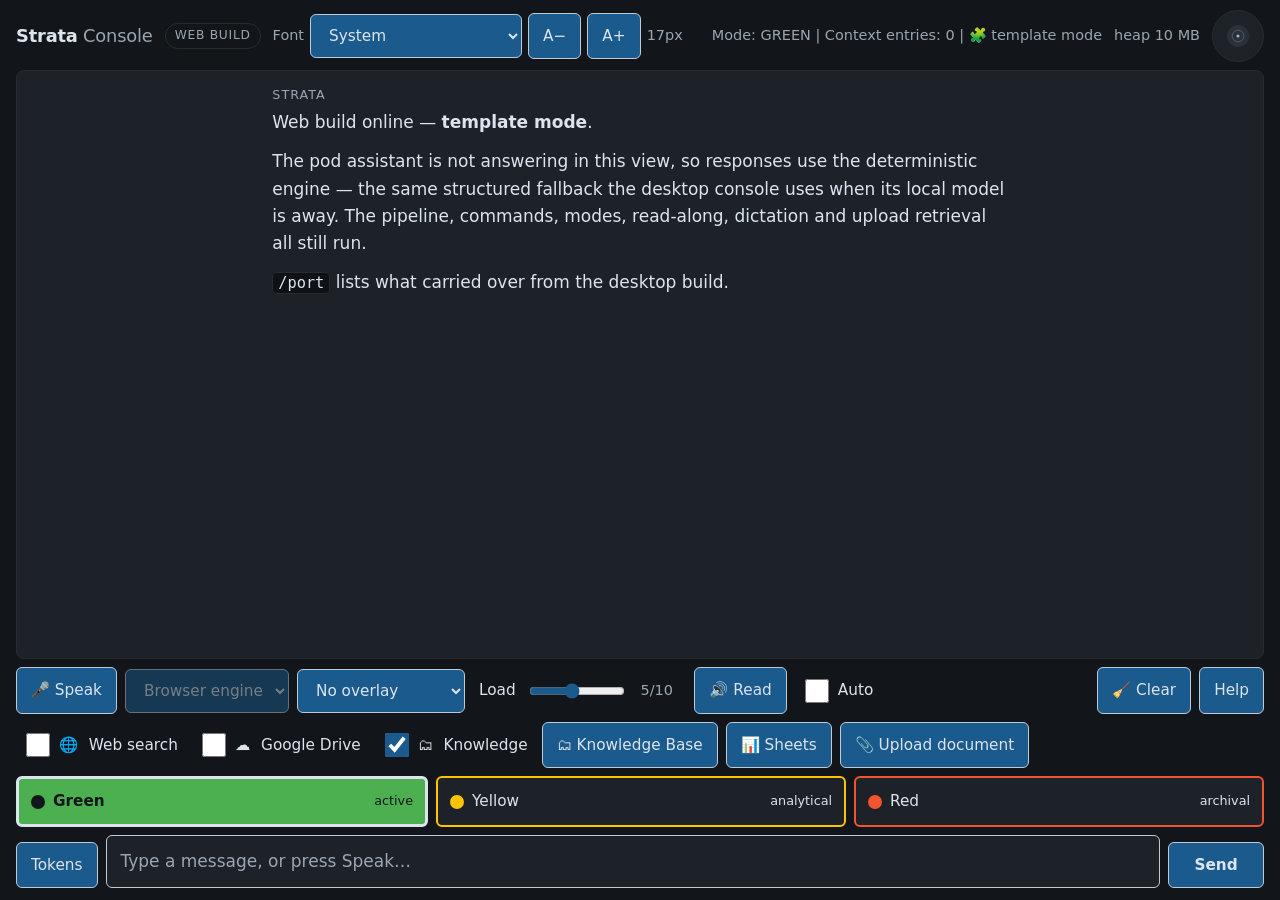
==== commit 0981bf2b: "refactor(browser): the keyboard keys read as words, not pictures Owner's instruction with a screensh" ====
--- a/strata_console_browser.html
+++ b/strata_console_browser.html
@@ -431,6 +431,12 @@
 .kbd-key:hover { background: #242B33; }
 .kbd-key:active { transform: scale(.96); }
 .kbd-key .kg { font-size: 1.15em; line-height: 1.2; }
+.kbd-key .kn-big {
+  font-size: .8em; letter-spacing: .02em; color: var(--ink);
+  text-transform: uppercase; white-space: normal; text-align: center;
+  line-height: 1.15;
+}
+.kbd-key { min-width: 88px; }
 .kbd-key .kn {
   font-size: .55em; letter-spacing: .04em; color: var(--ink-mute);
   text-transform: uppercase; white-space: nowrap;
@@ -674,8 +680,8 @@
 <form id="composer" class="composer" autocomplete="off">
   <button id="kbd-open" class="ctl" type="button" aria-expanded="false"
           aria-controls="kbd-panel"
-          title="On-screen codex keyboard — tap glyphs into the message. Alt+K toggles it; Alt+1–0 type the core ten glyphs anywhere.">
-    <span aria-hidden="true">⌨</span> Glyphs
+          title="On-screen codex keyboard — tap a token into the message. Alt+K toggles it; Alt+1–0 type the core ten anywhere.">
+    Tokens
   </button>
   <label class="sr" for="msg">Message</label>
   <textarea id="msg" rows="1" placeholder="Type a message, or press Speak…"></textarea>
@@ -832,9 +838,20 @@
 
 function classifyInput(userInput) {            /* InputNode */
   const text = userInput.trim();
-  const glyphs = GLYPHS.filter(g => text.includes(g.glyph)).map(g => g.glyph);
+  /* Two spellings, one meaning. The keyboard types [EXECUTE]; a message
+     or a stored card may still carry the retired emoji. Both resolve to
+     the same operator, so retiring the pictures did not make anything
+     already written unreadable. */
+  const upper = text.toUpperCase();
+  const hits = GLYPHS.filter(g =>
+    text.includes(g.glyph) || upper.includes(tokenOf(g.glyph).toUpperCase()));
+  const glyphs = hits.map(g => g.glyph);
   let residual = text;
-  for (const g of glyphs) residual = residual.split(g).join('');
+  for (const g of hits) {
+    residual = residual.split(g.glyph).join('');
+    residual = residual.split(tokenOf(g.glyph)).join('');
+    residual = residual.split(tokenOf(g.glyph).toUpperCase()).join('');
+  }
   residual = residual.trim();
 
   const isCommand = text.startsWith('/');
@@ -888,12 +905,12 @@
   const snippet = d.text.trim().slice(0, 80);
 
   const summary = d.glyphs.length
-    ? `Received ${d.glyphs.length} operator token(s) ${d.glyphs.join(' ')} + '${snippet}' | Intent: ${d.intent} | Mode: ${currentZone}`
+    ? `Received ${d.glyphs.length} operator token(s) ${d.glyphs.map(tokenOf).join(' ')} + '${snippet}' | Intent: ${d.intent} | Mode: ${currentZone}`
     : `Input: '${snippet}' | Intent: ${d.intent} | Route: ${routePath} | Mode: ${currentZone}`;
 
   let description = ROUTE_DESC[routePath] || ROUTE_DESC.reflective;
   if (d.glyphMeanings.length) {
-    description += ' Active tokens: ' + d.glyphMeanings.map(m => `${m.glyph}=${m.fn}`).join(', ') + '.';
+    description += ' Active tokens: ' + d.glyphMeanings.map(m => `${tokenOf(m.glyph)}=${m.fn}`).join(', ') + '.';
   }
 
   const comments = `[${label} tone — ${voice}] ` + (context || 'No prior context.');
@@ -942,9 +959,9 @@
 }
 
 function lexiconText() {
-  const lines = ['### Codex Glyph Legend (v2)', ''];
+  const lines = ['### Operator token legend', ''];
   for (const g of GLYPHS) {
-    lines.push(`- ${g.glyph}  **${g.name}** — ${g.fn}` +
+    lines.push(`- \`${tokenOf(g.glyph)}\`  **${g.name}** — ${g.fn}` +
       (g.zone ? ` · zone ${g.zone}` : '') +
       (g.load ? ` · load ${g.load[0]}–${g.load[1]}` : '') +
       (g.x38 ? ' · v3.8 expansion' : ''));
@@ -2248,7 +2265,7 @@
       const arg = c.argument.toLowerCase();
       if (arg === 'close') { kbdToggle(false); return { handled: true, message: '⌨ Glyph keyboard closed.' }; }
       kbdToggle(true);
-      return { handled: true, message: '⌨ Glyph keyboard open — tap glyphs into the message box. ' +
+      return { handled: true, message: '⌨ Glyph keyboard open — tap a token into the message box. ' +
                'Alt+1–0 type the core ten from anywhere; Alt+K toggles the drawer.' };
     }
     case 'sheet': {
@@ -3372,9 +3389,17 @@
   kbdSeqUpdate();
 }
 
+function tokenOf(glyph) {
+  /* The text a key types. A written token survives copy-paste, search,
+     a screen reader and a plain-text export; an emoji survives none of
+     them reliably. */
+  const g = GLYPHS.find((x) => x.glyph === glyph);
+  return g ? '[' + g.name.replace(/_/g, ' ') + ']' : glyph;
+}
+
 function kbdPress(glyph) {
   kbdRemember(glyph);
-  insertIntoMsg(glyph);
+  insertIntoMsg(tokenOf(glyph));
   if (kbdOpenState) kbdRender();   // the Recent row updates
 }
 
@@ -3391,10 +3416,15 @@
   b.type = 'button';
   b.className = 'kbd-key';
   const name = g ? g.name.replace(/_/g, ' ') : glyph;
-  b.innerHTML = '<span class="kg" aria-hidden="true">' + esc(glyph) + '</span>' +
-                '<span class="kn">' + esc(name) + '</span>';
-  b.setAttribute('aria-label', name + ' glyph');
-  let title = glyph + ' ' + name + (g && g.fn ? ' — ' + g.fn : '');
+  /* Names, not pictures (2026-10-17, owner's instruction). The emoji
+     were too easy for a person and a language model to read
+     differently; a written name cannot be misread. The glyph character
+     remains the INTERNAL identity, so stored cards, the interaction
+     matrix and the avatar are untouched -- nothing is shown, and
+     nothing already saved is broken. */
+  b.innerHTML = '<span class="kn-big">' + esc(name) + '</span>';
+  b.setAttribute('aria-label', name + ' token');
+  let title = name + (g && g.fn ? ' — ' + g.fn : '');
   if (g && g.zone) title += ' · zone ' + g.zone;
   if (g && g.load) title += ' · load ' + g.load[0] + '–' + g.load[1];
   if (g && g.instr) title += '\n' + g.instr;
@@ -3476,12 +3506,37 @@
  * the three chain operators, in order; everything else is prose and
  * passes through untouched. */
 function kbdTokens(text) {
+  /* Reads BOTH spellings in one left-to-right pass: the written token
+     the keyboard now types, and the retired emoji a stored card or an
+     old message may still carry. Longest match wins, so [GOLDEN SOURCE]
+     is never read as [GOLDEN] plus prose. */
   const byChar = new Map(GLYPHS.map((g) => [g.glyph, g]));
+  const byToken = GLYPHS
+    .map((g) => [Array.from(tokenOf(g.glyph).toUpperCase()), g])
+    .sort((a, b) => b[0].length - a[0].length);
   const ops = new Set(['→', '↔', '+']);
+  /* Array.from, not src[i]: an emoji is a surrogate PAIR, and indexing a
+     string by number splits it in half -- which silently stopped the
+     retired pictures being recognised at all. Code points, always. */
+  const chars = Array.from(String(text || ''));
+  const upper = chars.map((c) => c.toUpperCase());
   const out = [];
-  for (const ch of Array.from(String(text || ''))) {
+  let i = 0;
+  while (i < chars.length) {
+    let matched = false;
+    for (const [tok, g] of byToken) {
+      if (tok.every((tc, k) => upper[i + k] === tc)) {
+        out.push({ glyph: g });
+        i += tok.length;
+        matched = true;
+        break;
+      }
+    }
+    if (matched) continue;
+    const ch = chars[i];
     if (byChar.has(ch)) out.push({ glyph: byChar.get(ch) });
     else if (ops.has(ch)) out.push({ op: ch });
+    i += 1;
   }
   return out;
 }
@@ -3492,22 +3547,23 @@
 function kbdVerdict(tokens) {
   const glyphs = tokens.filter((t) => t.glyph);
   const notes = [];
-  if (glyphs.length > 7) notes.push('over 7 glyphs — the grammar caps a chain at seven');
+  if (glyphs.length > 7) notes.push('over 7 tokens — the grammar caps a chain at seven');
   for (let i = 1; i < tokens.length; i += 1) {
     if (tokens[i].glyph && tokens[i - 1].glyph &&
         tokens[i].glyph.glyph === tokens[i - 1].glyph.glyph) {
-      notes.push('a glyph repeats back-to-back — the grammar reads that as a stutter');
+      notes.push('a token repeats back-to-back — the grammar reads that as a stutter');
       break;
     }
   }
   tokens.forEach((t, i) => {
     if (t.op !== '↔') return;
     const a = tokens[i - 1], b = tokens[i + 1];
-    if (!a || !b || !a.glyph || !b.glyph) notes.push('↔ pairs exactly two glyphs, one on each side');
-    else if (a.glyph.glyph === b.glyph.glyph) notes.push('↔ balances two DIFFERENT glyphs');
+    if (!a || !b || !a.glyph || !b.glyph) notes.push('↔ pairs exactly two tokens, one on each side');
+    else if (a.glyph.glyph === b.glyph.glyph) notes.push('↔ balances two DIFFERENT tokens');
   });
   if (glyphs.length >= 2 && !KBD_ACTION_OPENERS.includes(glyphs[0].glyph.glyph)) {
-    notes.push('chains usually open with an action glyph (🔺 🔸 💠 🤝 🥥)');
+    notes.push('chains usually open with an action token (' +
+      KBD_ACTION_OPENERS.map(tokenOf).join(' ') + ')');
   }
   const unique = [...new Set(notes)];
   return { ok: !unique.length, notes: unique };
@@ -3518,12 +3574,12 @@
   if (!el || !kbdOpenState) return;
   const tokens = kbdTokens($('msg').value);
   if (!tokens.some((t) => t.glyph)) {
-    el.innerHTML = '<span class="trans">Tap glyphs to build a chain — the sequence bar ' +
+    el.innerHTML = '<span class="trans">Tap tokens to build a chain — the sequence bar ' +
       'translates it here and checks it against the grammar. Advisory only: ' +
       'a hint is never a gate.</span>';
     return;
   }
-  const chain = tokens.map((t) => (t.glyph ? t.glyph.glyph : t.op)).join(' ');
+  const chain = tokens.map((t) => (t.glyph ? tokenOf(t.glyph.glyph) : t.op)).join(' ');
   const trans = tokens.map((t) => (t.glyph ? t.glyph.name.replace(/_/g, ' ') : t.op)).join(' ');
   const v = kbdVerdict(tokens);
   el.innerHTML =
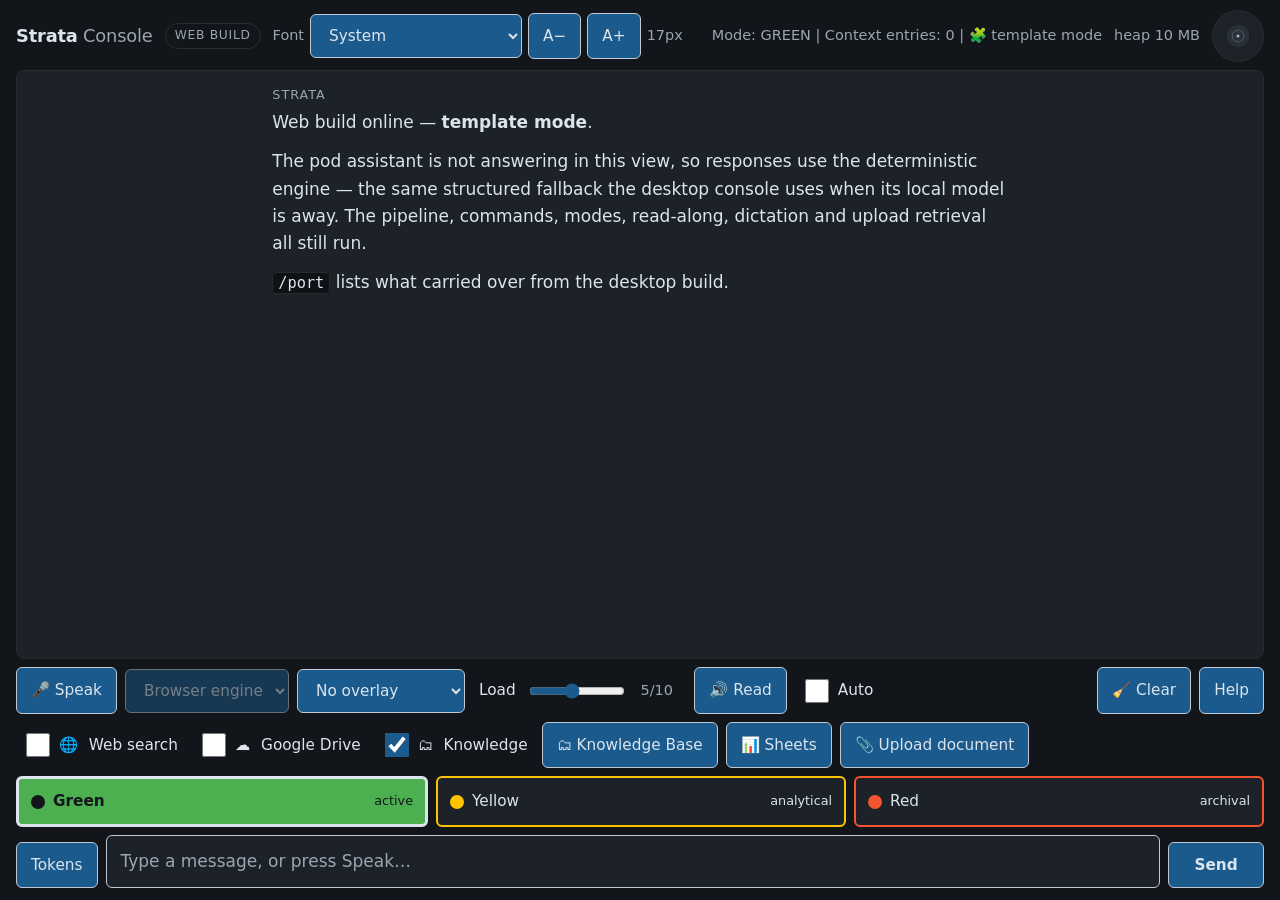
==== commit a360bc06: "refactor(browser): empty the keyboard, keep the machinery Owner's instruction straight after the pic" ====
--- a/strata_console_browser.html
+++ b/strata_console_browser.html
@@ -413,6 +413,10 @@
   overflow-y: auto;
 }
 .kbd-rows { display: flex; flex-direction: column; gap: 4px; }
+.kbd-empty {
+  margin: 0; padding: 6px 2px;
+  color: var(--ink-mute); font-size: .9em; max-width: 68ch;
+}
 .kbd-row { display: flex; gap: 6px; flex-wrap: wrap; }
 .kbd-lbl {
   font-size: .72em; color: var(--ink-mute);
@@ -680,7 +684,7 @@
 <form id="composer" class="composer" autocomplete="off">
   <button id="kbd-open" class="ctl" type="button" aria-expanded="false"
           aria-controls="kbd-panel"
-          title="On-screen codex keyboard — tap a token into the message. Alt+K toggles it; Alt+1–0 type the core ten anywhere.">
+          title="On-screen token keyboard — currently empty, awaiting a new vocabulary. Alt+K toggles it.">
     Tokens
   </button>
   <label class="sr" for="msg">Message</label>
@@ -926,7 +930,7 @@
   mode:    'Switch mode: /mode green | yellow | red.',
   kb:      'Knowledge base: /kb — counts; /kb open | close | export (current tab → clipboard, full bodies).',
   avatar:  'Avatar: /avatar — open or close the full view of the console state.',
-  keyboard: 'Glyph keyboard: /keyboard — open the on-screen codex keyboard (Alt+K; Alt+1–0 type the core ten); /keyboard close.',
+  keyboard: 'Token keyboard: /keyboard — open the on-screen keyboard (Alt+K); /keyboard close. Currently empty.',
   sheet:   'Sheets: /sheet — open or close the spreadsheet drawer; /sheet export — copy the active sheet as CSV.',
   overlay: 'Omega-1 overlays: /overlay — list modes; /overlay <name> | off.',
   find:    'Find: /find H5 — jump to a cell; /find <keywords> — search all five stores. Opens the drawer with results.',
@@ -2263,10 +2267,10 @@
     }
     case 'keyboard': {
       const arg = c.argument.toLowerCase();
-      if (arg === 'close') { kbdToggle(false); return { handled: true, message: '⌨ Glyph keyboard closed.' }; }
+      if (arg === 'close') { kbdToggle(false); return { handled: true, message: 'Token keyboard closed.' }; }
       kbdToggle(true);
-      return { handled: true, message: '⌨ Glyph keyboard open — tap a token into the message box. ' +
-               'Alt+1–0 type the core ten from anywhere; Alt+K toggles the drawer.' };
+      return { handled: true, message: 'Token keyboard open — it is empty. The previous '
+               + 'set was removed on 2026-10-17; a new one has not been added yet.' };
     }
     case 'sheet': {
       const arg = c.argument.toLowerCase();
@@ -3312,15 +3316,24 @@
  * trigger; the handoff's auto-execute-on-chain-completion was declined
  * because an input device must never fire the send. */
 
-const KBD_BANKS = [
-  ['Codex v2', ['🔺', '🧊', '🔸', '🌀', '🥥', '💠', '⚪', '🌊', '🎯']],
-  ['Legacy + v3.8 expansion', ['⭕', '🔮', '🤝', '🔷', '🐍', '⚡', '🌳', '🔄', '🔗']],
-];
+/* EMPTY, on the owner's instruction (2026-10-17). The eighteen token
+ * keys were removed so the keyboard can be refilled from scratch with a
+ * vocabulary he is choosing. Deliberately an empty LIST rather than
+ * deleted machinery: kbdKey, kbdTokens, the grammar layer and the
+ * sequence bar are all still here and still tested, so refilling is a
+ * data change -- add a bank below -- and not a rebuild.
+ *
+ * Shape of a bank, for when it is refilled:
+ *     ['Bank label', ['KEY', 'KEY', ...]]
+ * where each entry matches an identifier in GLYPHS. */
+const KBD_BANKS = [];
 
 /* The spec's number-row ten, kept exactly as filed — reached as
  * Alt+digit, because a bare digit must stay a digit while typing. */
-const KBD_ALT_DIGITS = { 1: '🔺', 2: '🧊', 3: '🔸', 4: '⭕', 5: '🔷',
-                         6: '💠', 7: '🌀', 8: '🔮', 9: '🐍', 0: '🌊' };
+/* Empty with the banks. A shortcut that types a key the keyboard no
+ * longer shows would be a control acting on a vocabulary the owner
+ * cannot see. */
+const KBD_ALT_DIGITS = {};
 
 const KBD_OPS = [
   ['→', 'then — sequential chain'],
@@ -3470,6 +3483,20 @@
   const panel = $('kbd-panel');
   if (!panel || panel.hidden) return;
   panel.innerHTML = '';
+
+  /* No vocabulary yet. Say so plainly and stop -- an empty panel with no
+     explanation reads as a control that failed to load, which is the
+     defect this shop names first. */
+  if (!KBD_BANKS.length) {
+    const empty = document.createElement('p');
+    empty.className = 'kbd-empty';
+    empty.textContent = 'The keyboard is empty. The previous token set was '
+      + 'removed on 2026-10-17 and a new one has not been added yet — '
+      + 'until it is, type into the message box as normal.';
+    panel.appendChild(empty);
+    return;
+  }
+
   const rows = document.createElement('div');
   rows.className = 'kbd-rows';
   const recent = kbdRecentList();
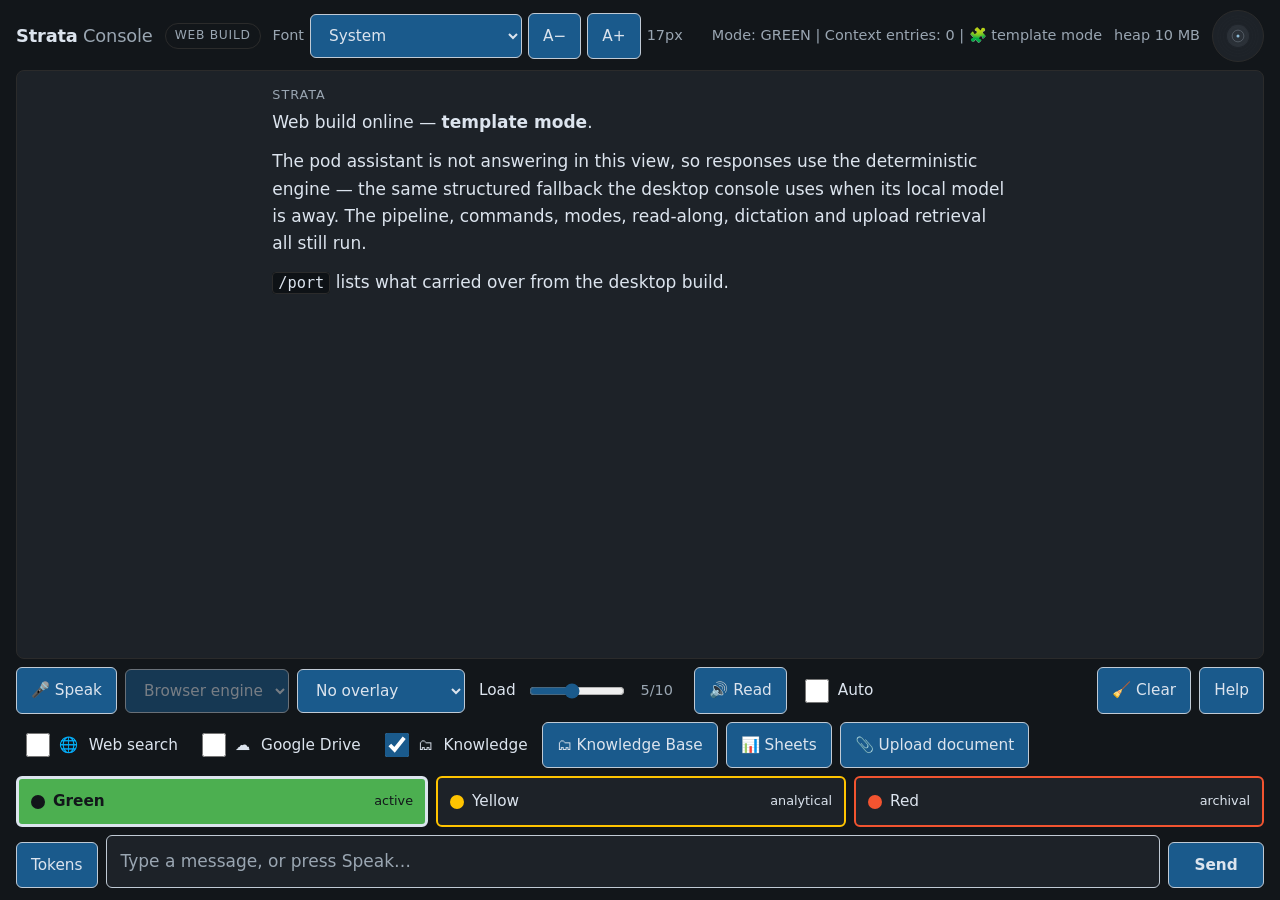
==== commit b2e62950: "feat(browser): Prompt Library v1, rebased onto the current snapshot PR #2 could not be merged as it " ====
--- a/strata_console_browser.html
+++ b/strata_console_browser.html
@@ -929,6 +929,7 @@
   lexicon: 'List the operator tokens and what each one does.',
   mode:    'Switch mode: /mode green | yellow | red.',
   kb:      'Knowledge base: /kb — counts; /kb open | close | export (current tab → clipboard, full bodies).',
+  promptlib: 'Prompt Library: counts per drawer, coordinates, and storage used.',
   avatar:  'Avatar: /avatar — open or close the full view of the console state.',
   keyboard: 'Token keyboard: /keyboard — open the on-screen keyboard (Alt+K); /keyboard close. Currently empty.',
   sheet:   'Sheets: /sheet — open or close the spreadsheet drawer; /sheet export — copy the active sheet as CSV.',
@@ -1453,6 +1454,306 @@
   };
 })();
 
+/* ---------- prompt library (v1, browser-side long-term memory) --------
+ * Every completed pod exchange is captured here — deterministically
+ * classified into one of ten fixed Dewey-style drawers (A–J), given a
+ * coordinate (D3 = "drawer D, row 3"), and searched on the next message
+ * so the assistant can flag anything already tried. Lives under
+ * strata_promptlib_v1, fully separate from the conversation stores and
+ * the Knowledge Base. Blueprint: docs/PROMPT_LIBRARY_BLUEPRINT.md.
+ *
+ * v1 closes the design gaps flagged in the blueprint's own review:
+ * - Coordinates never collide after delete/prune. A monotonic per-class
+ *   sequence lives in nextRow and is only ever incremented — deleting a
+ *   record leaves a gap instead of freeing the number.
+ * - Classification ties break to the earliest class in A→I order. J is
+ *   used only when every score is zero.
+ * - Shared-quota safety: the cap is 400 records OR 2.5 MB serialized,
+ *   whichever first; every write is guarded and a QuotaExceededError
+ *   from another store crowding localStorage triggers the export-then-
+ *   prune flow, so the Prompt Library never fails silently.
+ * - CLASSIFY is reproducible: the lexicons are listed below, tokenizing
+ *   is lower-case word-boundary matching, and each keyword hit is one
+ *   point (multiplicity counts). This is v1; classes and coords stay
+ *   editable — the machine files, the librarian corrects. */
+
+const PROMPTLIB_CLASSES = [
+  { col: 'A', name: 'System & Meta',         kw: ['strata', 'console', 'setup', 'install', 'command', 'kb', 'ollama', 'localstorage', 'browser', 'artifact', 'drawer', 'shell', 'startup', 'launch', 'configure'] },
+  { col: 'B', name: 'Planning & Goals',      kw: ['plan', 'goal', 'milestone', 'schedule', 'roadmap', 'strategy', 'decision', 'priority', 'deadline', 'next steps', 'quarter', 'week', 'agenda', 'todo'] },
+  { col: 'C', name: 'Study & Learning',      kw: ['study', 'learn', 'course', 'exam', 'flashcard', 'reading', 'chapter', 'lesson', 'quiz', 'homework', 'lecture', 'notes', 'review', 'test'] },
+  { col: 'D', name: 'Code — HTML/CSS',       kw: ['html', 'css', 'div', 'flex', 'grid', 'span', 'selector', 'stylesheet', 'aria', 'contrast', 'markup', 'layout', 'box model', 'font', 'tailwind', 'button'] },
+  { col: 'E', name: 'Code — JavaScript',     kw: ['javascript', 'js', 'dom', 'event', 'promise', 'async', 'await', 'fetch', 'window', 'document', 'const', 'let', 'function', 'array', 'json', 'callback', 'listener', 'closure'] },
+  { col: 'F', name: 'Code — Python & other', kw: ['python', 'py', 'def', 'import', 'pip', 'venv', 'pytest', 'sqlite', 'flask', 'django', 'rust', 'go', 'java', 'bash', 'ruby', 'c++', 'kotlin', 'swift'] },
+  { col: 'G', name: 'AI & Prompting',        kw: ['prompt', 'llm', 'model', 'claude', 'gpt', 'anthropic', 'openai', 'agent', 'rag', 'context', 'temperature', 'token', 'inference', 'embedding', 'assistant', 'reasoning'] },
+  { col: 'H', name: 'Writing & Documents',   kw: ['write', 'draft', 'edit', 'readme', 'resume', 'letter', 'document', 'paragraph', 'sentence', 'grammar', 'summarize', 'style', 'headline', 'byline', 'essay'] },
+  { col: 'I', name: 'Finance',               kw: ['budget', 'bill', 'income', 'expense', 'savings', 'account', 'bank', 'salary', 'invoice', 'tax', 'cost', 'price', 'debt', 'credit', 'rent', 'grocery'] },
+];
+const PROMPTLIB_GENERAL = { col: 'J', name: 'General' };
+const PROMPTLIB_CAP_RECORDS = 400;
+const PROMPTLIB_CAP_BYTES   = 2.5 * 1024 * 1024;   // 2.5 MB serialized
+const PROMPTLIB_MAX_PROMPT  = 2000;
+const PROMPTLIB_MAX_REPLY   = 4000;
+
+const promptlib = (() => {
+  const KEY = 'strata_promptlib_v1';
+  const blank = () => ({ records: [], nextRow: {} });
+  let data = blank();
+  try {
+    const raw = localStorage.getItem(KEY);
+    if (raw) {
+      const parsed = JSON.parse(raw);
+      data = Object.assign(blank(), parsed);
+      if (!data.nextRow || typeof data.nextRow !== 'object') data.nextRow = {};
+      if (!Array.isArray(data.records)) data.records = [];
+    }
+  } catch (e) { data = blank(); }
+
+  function tokenize(text) {
+    return String(text || '').toLowerCase().match(/[a-z0-9+#]+/g) || [];
+  }
+
+  /* Retrieval tokens strip common short stopwords so a query with "a"
+     or "do" does not hit nearly every stored record. Classification
+     tokenize() stays permissive because class keywords include short
+     ones like "js", "py", "go", "c++". Two callers, one policy each. */
+  const PROMPTLIB_STOPWORDS = new Set([
+    'a', 'an', 'the', 'is', 'are', 'was', 'were', 'be', 'been', 'being',
+    'do', 'does', 'did', 'doing', 'have', 'has', 'had', 'having',
+    'of', 'to', 'in', 'on', 'at', 'by', 'for', 'with', 'as', 'from',
+    'it', 'its', 'this', 'that', 'these', 'those', 'here', 'there',
+    'or', 'and', 'but', 'if', 'so', 'not', 'no', 'yes', 'nor',
+    'i', 'me', 'my', 'mine', 'you', 'your', 'yours',
+    'we', 'us', 'our', 'ours', 'they', 'them', 'their', 'theirs',
+    'he', 'him', 'his', 'she', 'her', 'hers',
+    'can', 'could', 'would', 'should', 'may', 'might', 'must',
+    'will', 'shall', 'am',
+  ]);
+  function retrievalTokens(text) {
+    const toks = tokenize(text);
+    return toks.filter((t) => t.length >= 2 && !PROMPTLIB_STOPWORDS.has(t));
+  }
+
+  function scoreClass(joined, kw) {
+    /* One point per keyword occurrence in the joined tokenized text.
+       Multi-word keywords are matched as substrings against the same
+       lower-cased, space-separated token stream, so "next steps" counts
+       exactly the way a single-word keyword does. */
+    let n = 0;
+    for (const raw of kw) {
+      const needle = ' ' + String(raw).toLowerCase() + ' ';
+      let idx = 0;
+      while ((idx = joined.indexOf(needle, idx)) !== -1) { n += 1; idx += 1; }
+    }
+    return n;
+  }
+
+  function classify(text) {
+    const tokens = tokenize(text);
+    if (!tokens.length) return PROMPTLIB_GENERAL;
+    const joined = ' ' + tokens.join(' ') + ' ';
+    let best = null; let bestScore = 0;
+    for (const cls of PROMPTLIB_CLASSES) {
+      const s = scoreClass(joined, cls.kw);
+      /* Strict '>' — the FIRST class in A→I order wins on tie. */
+      if (s > bestScore) { bestScore = s; best = cls; }
+    }
+    return bestScore === 0 ? PROMPTLIB_GENERAL : best;
+  }
+
+  function bytes() {
+    /* Real serialized byte count. `JSON.stringify(data).length` counts
+       UTF-16 code units, so a payload with non-ASCII text can exceed
+       the cap while still measuring "under budget". TextEncoder emits
+       the same bytes localStorage stores. */
+    try { return new TextEncoder().encode(JSON.stringify(data)).length; }
+    catch (e) { return 0; }
+  }
+
+  function persist() {
+    /* Guarded write. Returns false on quota rejection so the caller can
+       trigger export-then-prune rather than silently losing the record. */
+    try { localStorage.setItem(KEY, JSON.stringify(data)); return true; }
+    catch (e) { return false; }
+  }
+
+  function uid() {
+    return 'p-' + Math.random().toString(36).slice(2, 8) + '-' + Date.now().toString(36);
+  }
+
+  function coordFor(cls) {
+    const key = cls.col;
+    const next = (data.nextRow[key] || 0) + 1;
+    data.nextRow[key] = next;
+    return key + next;
+  }
+
+  function enforceCap() {
+    /* Runs after every successful write. Drops the oldest 10% when the
+       cap is exceeded on either axis — records OR serialized size. The
+       nextRow counters stay put, so pruned coords are not reissued. */
+    if (data.records.length <= PROMPTLIB_CAP_RECORDS && bytes() <= PROMPTLIB_CAP_BYTES) return 0;
+    const drop = Math.max(1, Math.floor(data.records.length * 0.10));
+    const gone = data.records.splice(-drop, drop);
+    persist();
+    return gone.length;
+  }
+
+  function exportJSON() {
+    return JSON.stringify({
+      schema: 'strata_promptlib_v1',
+      exported_at: new Date().toISOString(),
+      records: data.records,
+      nextRow: data.nextRow,
+    }, null, 2);
+  }
+
+  function capture({ prompt, reply, zone, sources }) {
+    const pText = String(prompt || '').slice(0, PROMPTLIB_MAX_PROMPT);
+    const rText = String(reply  || '').slice(0, PROMPTLIB_MAX_REPLY);
+    if (!pText && !rText) return { record: null, pruned: 0, failed: false };
+    /* Snapshot before ANY mutation so a two-strike quota failure can
+       be rolled back without leaving RAM out of sync with disk. */
+    const beforeRecords = data.records.slice();
+    const beforeNextRow = Object.assign({}, data.nextRow);
+    const cls = classify(pText + ' ' + rText);
+    const coord = coordFor(cls);       // increments data.nextRow[cls.col]
+    const rec = {
+      id: uid(),
+      at: new Date().toISOString(),
+      zone: zone || 'GREEN',
+      prompt: pText,
+      reply: rText,
+      class: cls.col,
+      className: cls.name,
+      coord: coord,
+      sources: Array.isArray(sources) ? sources.slice(0, 10) : [],
+      tags: [],
+    };
+    data.records.unshift(rec);
+    let pruned = 0;
+    if (!persist()) {
+      /* Quota rejection. Prune the oldest 10% and retry. The coord we
+         reserved is NOT decremented — a gap is honest; a re-used number
+         is a bug. */
+      const drop = Math.max(1, Math.floor(data.records.length * 0.10));
+      const gone = data.records.splice(-drop, drop);
+      pruned = gone.length;
+      if (!persist()) {
+        /* Still no room. Roll RAM back to the pre-capture state so it
+           matches whatever's on disk (or is empty if disk is also
+           unwritable). The coord counter is rolled back too — no write
+           ever landed, so no gap either. */
+        data.records = beforeRecords;
+        data.nextRow = beforeNextRow;
+        return { record: null, pruned: 0, failed: true };
+      }
+    }
+    pruned += enforceCap();
+    return { record: rec, pruned: pruned, failed: false };
+  }
+
+  function retrieve(query, opts) {
+    /* Rank library records by shared *content* tokens with the query.
+       Stopwords and one-character tokens are stripped from both sides
+       so a message containing "a" or "do" doesn't drag every record
+       into context. Pure — no writes, no fetches. */
+    const limit  = (opts && opts.limit)  || 3;
+    const budget = (opts && opts.budget) || 1200;
+    const qTokens = new Set(retrievalTokens(query));
+    if (!qTokens.size) return [];
+    const scored = [];
+    for (const r of data.records) {
+      const rTokens = retrievalTokens(r.prompt + ' ' + r.reply);
+      let hits = 0;
+      for (const t of rTokens) if (qTokens.has(t)) hits += 1;
+      if (hits > 0) scored.push({ r, hits });
+    }
+    scored.sort((a, b) => b.hits - a.hits || String(b.r.at).localeCompare(String(a.r.at)));
+    const out = [];
+    let used = 0;
+    for (const s of scored) {
+      const pSnip = String(s.r.prompt || '').replace(/\s+/g, ' ').slice(0, 120);
+      const rSnip = String(s.r.reply  || '').replace(/\s+/g, ' ').slice(0, 240);
+      const line = `${s.r.coord} (${String(s.r.at).slice(0, 10)}, ${s.r.zone}): ${pSnip} → ${rSnip}`;
+      if (used + line.length > budget) break;
+      out.push({ record: s.r, snippet: line });
+      used += line.length;
+      if (out.length >= limit) break;
+    }
+    return out;
+  }
+
+  function stats() {
+    const counts = {};
+    for (const r of data.records) counts[r.class] = (counts[r.class] || 0) + 1;
+    return {
+      total: data.records.length,
+      bytes: bytes(),
+      capRecords: PROMPTLIB_CAP_RECORDS,
+      capBytes: PROMPTLIB_CAP_BYTES,
+      counts,
+      nextRow: Object.assign({}, data.nextRow),
+    };
+  }
+
+  return {
+    capture,
+    retrieve,
+    classify,
+    stats,
+    exportJSON,
+    classes: () => PROMPTLIB_CLASSES.concat([PROMPTLIB_GENERAL]),
+    all: () => data.records.slice(),
+  };
+})();
+
+function promptlibText() {
+  const s = promptlib.stats();
+  const classes = promptlib.classes();
+  const kb = 1024;
+  const mb = kb * 1024;
+  const usedKB = (s.bytes / kb).toFixed(1);
+  const capMB  = (s.capBytes / mb).toFixed(1);
+  const lines = ['### Prompt Library', ''];
+  lines.push(`**Records:** ${s.total} / ${s.capRecords}`);
+  lines.push(`**Storage:** ${usedKB} KB used, ${capMB} MB cap.`);
+  lines.push('');
+  lines.push('**Drawers:**');
+  lines.push('');
+  for (const c of classes) {
+    const n = s.counts[c.col] || 0;
+    /* Always render the next coordinate — even an empty drawer has one
+       (row 1 for the first record filed there). */
+    const next = (s.nextRow[c.col] || 0) + 1;
+    lines.push(`- **${c.col} — ${c.name}**: ${n} record${n === 1 ? '' : 's'} — next coord ${c.col}${next}`);
+  }
+  lines.push('');
+  lines.push('Every completed pod exchange is captured automatically. ' +
+             'Coordinates are assigned in arrival order per drawer and never re-used, ' +
+             'so pruned or deleted records leave gaps rather than collide.');
+  lines.push('');
+  lines.push('Use `/promptlib export` to dump the whole archive as JSON — copy it ' +
+             'somewhere durable (Google Drive, OneDrive, a local file) so pruned ' +
+             'records can be recovered if the browser store runs out of room.');
+  return lines.join('\n');
+}
+
+function promptlibExportText() {
+  const json = promptlib.exportJSON();
+  const kb = (new TextEncoder().encode(json).length / 1024).toFixed(1);
+  return [
+    '### Prompt Library — export',
+    '',
+    `**Size:** ${kb} KB. Copy the block below and save it as JSON somewhere ` +
+      'durable. If the library later runs out of storage in this browser, ' +
+      'oldest records are pruned to make room, so keep the export current.',
+    '',
+    '```json',
+    json,
+    '```',
+  ].join('\n');
+}
+
 /* Search every KB store with the console's own retrieval kernel:
  * documents are chunk-ranked exactly like attachments; cards, notes,
  * journal entries and glossary terms score whole, since each is already
@@ -2304,6 +2605,13 @@
     }
     case 'port':
       return { handled: true, markdown: true, message: PORT_NOTES };
+    case 'promptlib': {
+      const arg = (c.argument || '').toLowerCase();
+      if (arg === 'export') {
+        return { handled: true, markdown: true, message: promptlibExportText() };
+      }
+      return { handled: true, markdown: true, message: promptlibText() };
+    }
     case 'help':
       return { handled: true, markdown: true, message: helpText() };
   }
@@ -4319,6 +4627,17 @@
   avSetGlyphs(d.glyphs);   // the message's operator tokens light the avatar
   const routePath = route(d);
   let context = retrieveContext();
+  /* Past conversations from this browser's Prompt Library, ranked by
+     token overlap with the new message. Injected here so the pod
+     assistant can flag anything already tried — see the blueprint
+     ("Retrieve" pseudocode, docs/PROMPT_LIBRARY_BLUEPRINT.md). */
+  const priorHits = promptlib.retrieve(text);
+  if (priorHits.length) {
+    context += '\n\nPast conversations from the user\'s prompt library — ' +
+               'check whether this was tried before; if it failed, say so and ' +
+               'propose a different strategy:\n' +
+               priorHits.map((h) => '• ' + h.snippet).join('\n');
+  }
 
   /* Snapshot-at-dispatch (H6): freeze this turn's configuration NOW.
      Everything downstream — prompt conditioning, matrix lookups, the
@@ -4577,6 +4896,23 @@
     store.addThread(text, turnZone);
     store.addChatTurn('user', text);
     store.addChatTurn('assistant', reply);
+    /* File the completed exchange into the Prompt Library — classified
+       into one of ten fixed drawers (A–J), given a per-drawer arrival
+       coord, and searched on the next message. Never overwrites the
+       existing stores; runs on a completed exchange only. A storage
+       failure is surfaced (rather than silently dropped) so the user
+       can export before more records are lost. */
+    try {
+      const r = promptlib.capture({ prompt: text, reply: reply, zone: zone, sources: used.slice() });
+      if (r && r.failed) {
+        note('⚠ Prompt Library is out of storage — this exchange was NOT captured. ' +
+             'Type /promptlib export to save the archive, then clear space.', true);
+      } else if (r && r.pruned) {
+        note(`⚠ Prompt Library at cap — the oldest ${r.pruned} record${r.pruned === 1 ? '' : 's'} ` +
+             'w' + (r.pruned === 1 ? 'as' : 'ere') + ' pruned to make room. ' +
+             'Use /promptlib export to save an archive before pruning happens again.', true);
+      }
+    } catch (e) { /* capture never breaks the send path */ }
     $('status').textContent = getStatus();
     if ($('autoread').checked) readAlong(pending, lastSpeakable);
   } finally {
